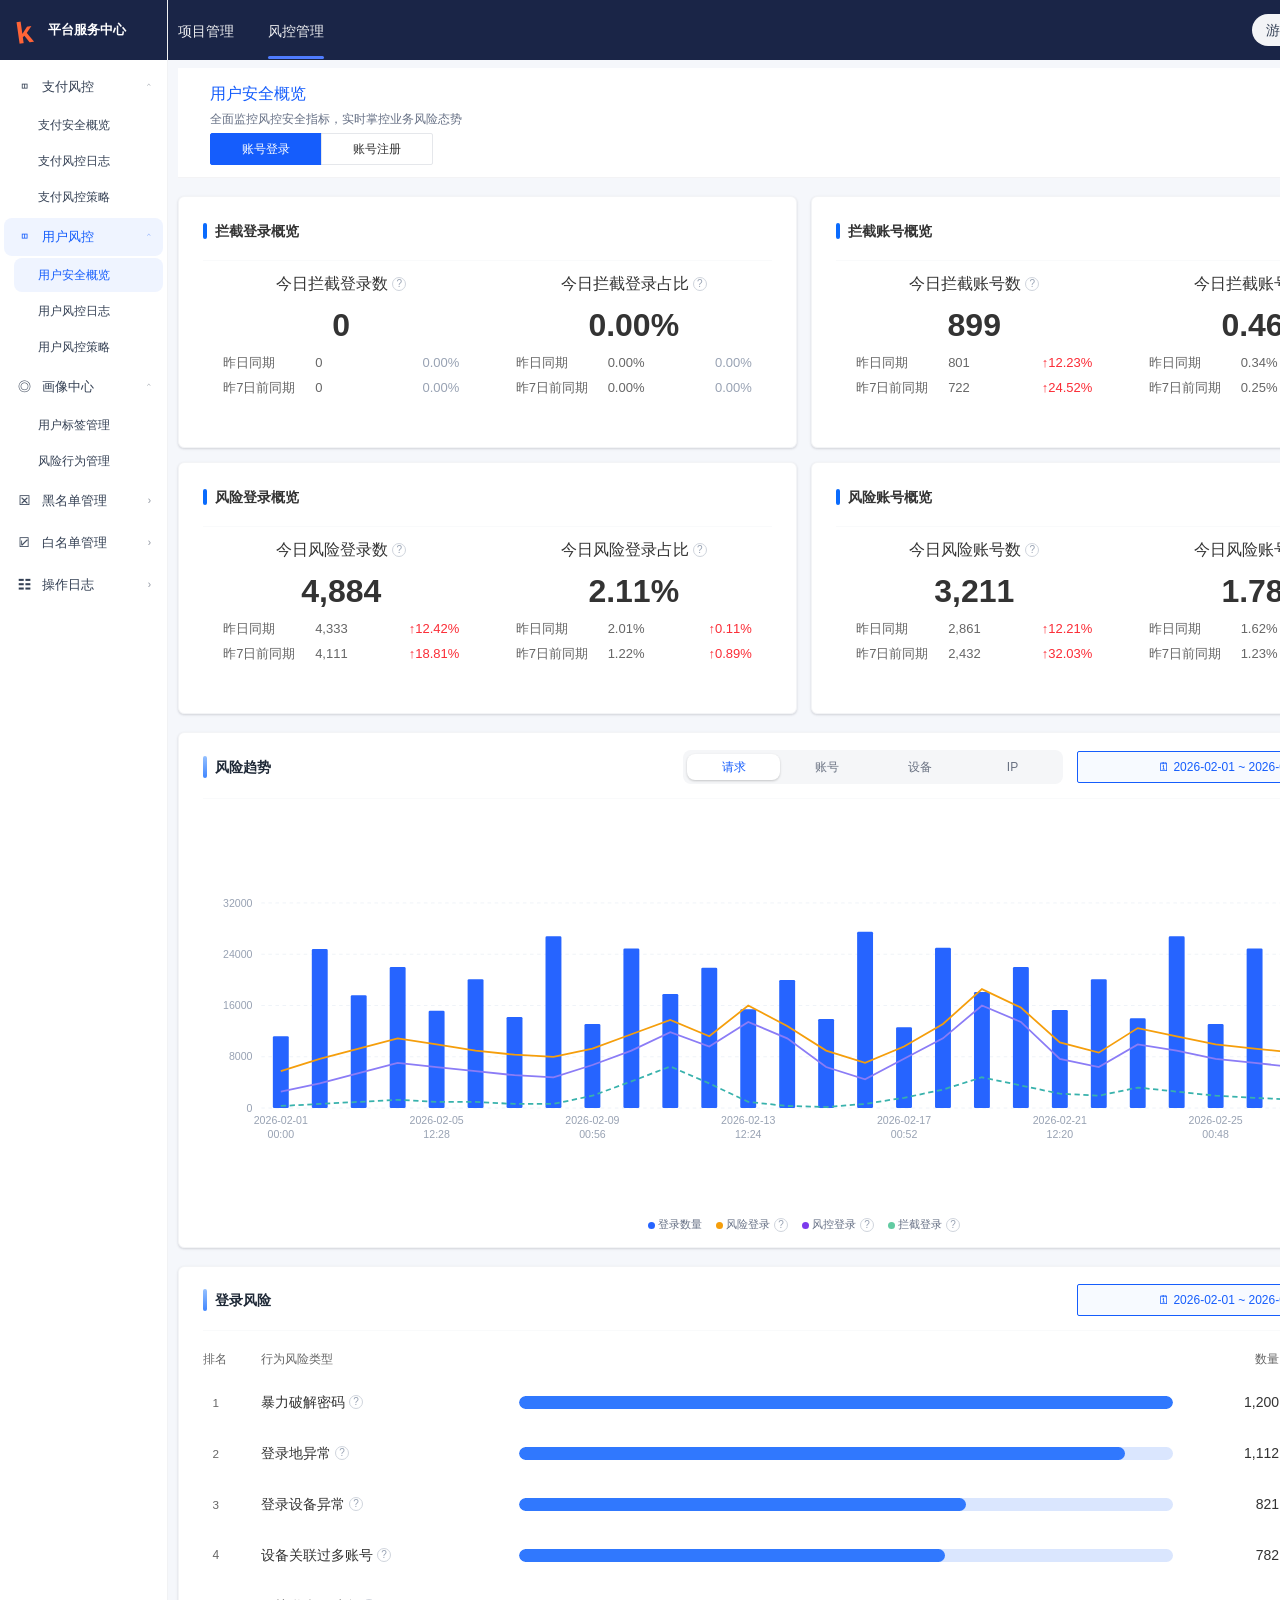
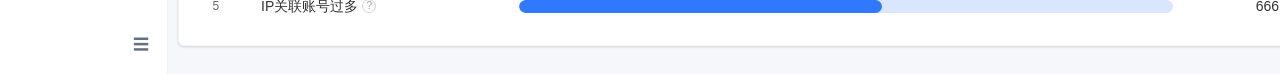
==== index.html @ 0d4726af "Add files via upload" ====
<!DOCTYPE html>
<html lang="zh-CN">
  <head>
    <meta charset="UTF-8" />
    <meta name="viewport" content="width=device-width, initial-scale=1.0" />
    <title>风控平台后台</title>
    <link rel="stylesheet" href="./styles.css" />
  </head>
  <body>
    <div class="app-shell">
      <aside class="sidebar">
        <div>
          <div class="brand">
            <div class="brand-mark">k</div>
            <div class="brand-text">平台服务中心</div>
          </div>
          <nav id="side-nav" class="side-nav"></nav>
        </div>
        <div class="sidebar-collapse">☰</div>
      </aside>

      <div class="main-shell">
        <header class="topbar">
          <div class="topbar-nav">
            <a href="#" class="top-link">项目管理</a>
            <a href="#" class="top-link active">风控管理</a>
          </div>
          <button class="platform-pill" type="button">
            <span>游客用户平台</span>
            <span>▾</span>
          </button>
        </header>

        <main class="content">
          <section id="hero-card" class="hero-card"></section>
          <div id="page-content" class="page-content"></div>
        </main>
      </div>
    </div>

    <div id="drawer-root"></div>

    <template id="condition-row-template">
      <div class="condition-item">
        <div class="condition-row">
          <div class="condition-type-wrap">
            <select class="chip-select condition-type"></select>
          </div>
          <div class="condition-separator">：</div>
          <div class="condition-fields"></div>
          <div class="condition-tools">
            <button type="button" class="tool-btn copy">复制</button>
            <button type="button" class="tool-btn delete">删除</button>
            <button type="button" class="tool-btn nested">添加嵌套规则</button>
            <button type="button" class="tool-btn append">添加规则</button>
          </div>
        </div>
        <div class="child-group"></div>
      </div>
    </template>

    <script src="./main.js"></script>
  </body>
</html>
---- styles.css ----
:root {
  --navy: #1a2547;
  --navy-strong: #131c38;
  --bg: #f5f7fb;
  --panel: #ffffff;
  --line: rgba(15, 23, 42, 0.1);
  --line-soft: #e9eef7;
  --text: #101828;
  --muted: #667085;
  --blue: #4f7cff;
  --blue-strong: #155dfc;
  --blue-soft: #eef4ff;
  --green: #16c47f;
  --green-soft: #ddfbef;
  --shadow: 0 18px 48px rgba(15, 23, 42, 0.12);
  --card-radius: 10px;
  --panel-radius: 16px;
  --font-family-base: Inter, "PingFang SC", "Microsoft YaHei", sans-serif;
  --font-page-title-size: 16px;
  --font-page-title-line-height: 24px;
  --font-page-title-weight: 500;
  --font-page-subtitle-size: 12px;
  --font-page-subtitle-line-height: 18px;
  --font-page-subtitle-weight: 400;
  --font-filter-label-size: 12px;
  --font-filter-label-line-height: 16px;
  --font-filter-label-weight: 500;
  --font-control-size: 14px;
  --font-control-line-height: 20px;
  --font-control-weight: 400;
  --font-button-size: 14px;
  --font-button-line-height: 20px;
  --font-button-weight: 500;
  --font-tab-size: 15px;
  --font-tab-line-height: 22px;
  --font-tab-weight: 400;
  --font-tab-weight-active: 500;
  --font-section-title-size: 14px;
  --font-section-title-line-height: 22px;
  --font-section-title-weight: 600;
  --font-table-head-size: 12px;
  --font-table-head-line-height: 20px;
  --font-table-head-weight: 600;
  --font-table-body-size: 12px;
  --font-table-body-line-height: 20px;
  --font-table-body-weight: 400;
  --font-card-title-size: 11px;
  --font-card-title-line-height: 18px;
  --font-card-title-weight: 600;
  --font-card-desc-size: 8px;
  --font-card-desc-line-height: 13px;
  --font-card-desc-weight: 400;
  --font-card-stat-label-size: 6px;
  --font-card-stat-label-line-height: 11px;
  --font-card-stat-value-size: 11px;
  --font-card-stat-value-line-height: 19px;
  --font-card-stat-value-weight: 600;
}

* {
  box-sizing: border-box;
}

body {
  margin: 0;
  min-width: 1440px;
  font-family: var(--font-family-base);
  color: var(--text);
  background: var(--bg);
}

button,
input,
textarea,
select {
  font: inherit;
}

button {
  cursor: pointer;
}

.app-shell {
  display: flex;
  min-height: 100vh;
}

.sidebar {
  width: 168px;
  min-width: 168px;
  background: #fff;
  border-right: 1px solid rgba(23, 35, 68, 0.06);
  display: flex;
  flex-direction: column;
  justify-content: space-between;
}

.brand {
  height: 60px;
  background: var(--navy);
  color: #fff;
  padding: 0 14px 0 10px;
  display: flex;
  align-items: center;
  gap: 10px;
}

.brand-mark {
  width: 28px;
  height: 28px;
  display: grid;
  place-items: center;
  color: #ff6437;
  font-size: 30px;
  font-weight: 700;
  transform: rotate(-8deg);
}

.brand-text {
  font-size: 13px;
  line-height: 20px;
  font-weight: 600;
}

.side-nav {
  padding: 8px 4px 0;
  display: grid;
  gap: 4px;
  align-content: start;
}

.nav-item,
.nav-subitem {
  width: 100%;
  border: 0;
  background: transparent;
  display: flex;
  align-items: center;
  gap: 10px;
  min-height: 38px;
  padding: 8px 12px;
  color: #344054;
  border-radius: 8px;
  text-align: left;
  white-space: nowrap;
}

.nav-item {
  font-size: 13px;
  line-height: 20px;
  font-weight: 500;
}

.nav-subitem {
  font-size: 12px;
  line-height: 18px;
  font-weight: 400;
  min-height: 32px;
  padding-left: 24px;
}

.nav-item.active,
.nav-subitem.active {
  background: #eff4ff;
  color: var(--blue-strong);
}

.nav-item-group {
  display: grid;
  gap: 2px;
}

.nav-subgroup {
  display: grid;
  gap: 2px;
  padding-left: 10px;
}

.nav-icon {
  width: 16px;
  flex: 0 0 16px;
  display: inline-flex;
  align-items: center;
  justify-content: center;
  color: inherit;
}

.nav-label {
  flex: 1;
}

.nav-arrow {
  opacity: 0.55;
  font-size: 10px;
}

.sidebar-collapse {
  padding: 18px;
  text-align: right;
  color: #667085;
}

.main-shell {
  flex: 1;
  min-width: 0;
}

.topbar {
  height: 60px;
  background: var(--navy);
  color: #fff;
  display: flex;
  align-items: center;
  justify-content: space-between;
  padding: 0 10px;
}

.topbar-nav {
  display: flex;
  gap: 34px;
}

.top-link {
  color: rgba(255, 255, 255, 0.92);
  text-decoration: none;
  font-size: 14px;
  line-height: 20px;
  font-weight: 500;
  padding: 20px 0 18px;
  position: relative;
}

.top-link.active::after {
  content: "";
  position: absolute;
  left: 0;
  right: 0;
  bottom: 0;
  height: 3px;
  border-radius: 999px;
  background: var(--blue);
}

.platform-pill {
  min-width: 178px;
  height: 32px;
  border: 0;
  border-radius: 999px;
  background: rgba(255, 255, 255, 0.95);
  color: #344054;
  display: inline-flex;
  align-items: center;
  justify-content: space-between;
  padding: 0 14px;
  font-size: 14px;
  line-height: 20px;
  font-weight: 500;
}

.content {
  padding: 0 10px 28px;
}

.hero-card,
.page-content {
  width: 100%;
  max-width: none;
  margin: 0;
}

.hero-card {
  background: #fff;
  padding: 14px 32px 16px;
  border-bottom: 1px solid rgba(23, 35, 68, 0.05);
}

.hero-card.hero-card-compact {
  padding: 14px 32px 12px;
}

.hero-card.hero-card-hidden {
  display: none;
}

.hero-card h1 {
  margin: 0;
  color: var(--blue-strong);
  font-size: var(--font-page-title-size);
  line-height: var(--font-page-title-line-height);
  font-weight: var(--font-page-title-weight);
}

.hero-card p {
  margin: 6px 0 0;
  font-size: var(--font-page-subtitle-size);
  line-height: var(--font-page-subtitle-line-height);
  font-weight: var(--font-page-subtitle-weight);
  color: var(--muted);
}

.page-content {
  display: grid;
  gap: 22px;
  padding-top: 12px;
}

.page-content.overview-page-content {
  gap: 18px;
  padding-top: 8px;
}

.admin-page-shell {
  width: 100%;
  margin: 0;
  display: grid;
  gap: 18px;
}

.admin-page-card {
  background: #fff;
  border: 1px solid rgba(15, 23, 42, 0.08);
  border-radius: 16px;
  box-shadow: 0 10px 30px rgba(15, 23, 42, 0.04);
}

.admin-filter-card {
  padding: 18px 22px 22px;
}

.admin-card-title {
  position: relative;
  margin: 0 0 18px;
  padding-left: 12px;
  font-size: 16px;
  line-height: 24px;
  font-weight: 700;
  color: #0f172a;
}

.admin-card-title::before {
  content: "";
  position: absolute;
  left: 0;
  top: 3px;
  width: 4px;
  height: 18px;
  border-radius: 999px;
  background: #2964ff;
}

.admin-filter-grid {
  display: grid;
  gap: 16px 14px;
}

.admin-filter-grid-three {
  grid-template-columns: repeat(3, minmax(0, 1fr));
}

.admin-filter-grid-log {
  grid-template-columns: 200px 200px minmax(0, 1fr);
}

.admin-filter-item {
  display: grid;
  gap: 8px;
}

.admin-filter-item label {
  font-size: var(--font-filter-label-size);
  line-height: var(--font-filter-label-line-height);
  font-weight: var(--font-filter-label-weight);
  color: #667085;
}

.admin-filter-item input,
.admin-filter-item select {
  width: 100%;
  height: 40px;
  padding: 0 12px;
  border: 1px solid #dbe1ea;
  border-radius: 10px;
  background: #fff;
  font-size: var(--font-control-size);
  line-height: var(--font-control-line-height);
  font-weight: var(--font-control-weight);
  color: #0f172a;
  outline: none;
}

.admin-filter-item input::placeholder {
  color: #98a2b3;
}

.admin-filter-item input:focus,
.admin-filter-item select:focus {
  border-color: #2964ff;
  box-shadow: 0 0 0 3px rgba(41, 100, 255, 0.12);
}

.admin-date-range {
  display: grid;
  grid-template-columns: minmax(0, 1fr) auto minmax(0, 1fr);
  gap: 10px;
  align-items: center;
}

.admin-date-range span {
  font-size: 14px;
  line-height: 20px;
  color: #667085;
  text-align: center;
}

.admin-filter-actions {
  display: flex;
  justify-content: flex-end;
  gap: 12px;
  margin-top: 16px;
}

.admin-table-card,
.admin-log-table-card {
  overflow: hidden;
}

.admin-table-toolbar {
  display: flex;
  align-items: center;
  justify-content: space-between;
  gap: 12px;
  padding: 18px 20px 10px;
}

.admin-table-wrap {
  overflow: auto;
}

.admin-table,
.admin-operation-table {
  width: 100%;
  border-collapse: collapse;
  table-layout: fixed;
}

.admin-table th,
.admin-table td,
.admin-operation-table th,
.admin-operation-table td {
  padding: 18px 20px;
  text-align: left;
  vertical-align: top;
  border-bottom: 1px solid #eef2f7;
}

.admin-table th,
.admin-operation-table th {
  background: #f8fafc;
  font-size: var(--font-table-head-size);
  line-height: var(--font-table-head-line-height);
  font-weight: var(--font-table-head-weight);
  color: #344054;
}

.admin-table td,
.admin-operation-table td {
  font-size: var(--font-table-body-size);
  line-height: var(--font-table-body-line-height);
  font-weight: var(--font-table-body-weight);
  color: #0f172a;
}

.admin-empty-state {
  min-height: 420px;
  padding: 32px 20px 40px;
  display: grid;
  place-items: center;
  gap: 12px;
  color: #98a2b3;
}

.admin-empty-icon {
  font-size: 42px;
  line-height: 1;
  color: #dbe4f0;
}

.admin-empty-text {
  font-size: 14px;
  line-height: 22px;
}

.admin-log-line {
  color: #344054;
  line-height: 22px;
}

.admin-log-line + .admin-log-line {
  margin-top: 2px;
}

.admin-operation-table th:nth-child(1),
.admin-operation-table td:nth-child(1) {
  width: 185px;
}

.admin-operation-table th:nth-child(2),
.admin-operation-table td:nth-child(2) {
  width: 255px;
}

.admin-operation-table th:nth-child(3),
.admin-operation-table td:nth-child(3) {
  width: 105px;
}

.admin-operation-table th:nth-child(4),
.admin-operation-table td:nth-child(4) {
  width: 110px;
}

.panel-section {
  background: #fff;
  border-radius: 0;
  padding: 20px 30px 28px;
}

.section-head {
  display: flex;
  align-items: center;
  justify-content: space-between;
  margin-bottom: 18px;
}

.section-title {
  display: flex;
  align-items: center;
  gap: 8px;
  color: #1f2937;
  font-size: var(--font-section-title-size);
  line-height: var(--font-section-title-line-height);
  font-weight: var(--font-section-title-weight);
}

.section-title::before {
  content: "";
  width: 4px;
  height: 22px;
  border-radius: 4px;
  background: linear-gradient(180deg, #96c1ff 0%, #4086ff 100%);
}

.primary-btn,
.secondary-btn,
.dark-btn,
.light-btn {
  height: 36px;
  border-radius: 10px;
  padding: 0 16px;
  display: inline-flex;
  align-items: center;
  justify-content: center;
  gap: 8px;
  font-size: var(--font-button-size);
  line-height: var(--font-button-line-height);
  font-weight: var(--font-button-weight);
}

.primary-btn {
  border: 0;
  background: linear-gradient(135deg, #5f8cff 0%, #4f7cff 100%);
  color: #fff;
  box-shadow: 0 12px 22px rgba(79, 124, 255, 0.18);
}

.secondary-btn,
.light-btn {
  border: 1px solid rgba(15, 23, 42, 0.1);
  background: #fff;
  color: #344054;
}

.dark-btn {
  border: 0;
  background: #101828;
  color: #fff;
}

.strategy-toolbar-panel {
  width: 100%;
  margin: 0;
  background: #fff;
  border-radius: 16px;
  border: 1px solid rgba(15, 23, 42, 0.08);
  box-shadow: 0 8px 20px rgba(15, 23, 42, 0.04);
}

.strategy-toolbar-panel {
  padding: 22px 24px;
}

.empty-panel {
  border: 1px dashed #d0d5dd;
  border-radius: 14px;
  background: #f8fafc;
  padding: 28px 30px;
  color: #667085;
  font-size: 14px;
  line-height: 22px;
  font-weight: 400;
}

.strategy-summary-grid {
  display: grid;
  grid-template-columns: repeat(4, minmax(0, 1fr));
  gap: 14px;
}

.strategy-summary-card {
  min-height: 108px;
  border-radius: 14px;
  background: linear-gradient(180deg, #f8faff 0%, #ffffff 100%);
  border: 1px solid #e8eefb;
  padding: 16px 18px;
  display: grid;
  gap: 6px;
}

.strategy-summary-card.warning {
  background: linear-gradient(180deg, #fffaf3 0%, #ffffff 100%);
  border-color: #fde6b5;
}

.strategy-summary-label {
  color: #667085;
  font-size: 12px;
}

.strategy-summary-card strong {
  font-size: 28px;
  line-height: 1.2;
}

.strategy-summary-card span:last-child {
  color: #98a2b3;
  font-size: 12px;
}

.strategy-filter-row {
  margin-top: 18px;
  display: grid;
  grid-template-columns: minmax(0, 1.7fr) 220px 320px auto;
  gap: 14px;
  align-items: end;
}

.strategy-page-filter-row {
  grid-template-columns: minmax(0, 1.55fr) 180px 360px auto;
}

.tag-filter-row {
  grid-template-columns: 220px minmax(0, 300px) auto;
}

.user-tag-page {
  width: 100%;
  margin: 0;
  display: grid;
  gap: 10px;
}

.user-tag-search-card {
  background: #fff;
  border: 1px solid #e5e7eb;
  border-radius: 10px;
  box-shadow: 0 1px 3px rgba(16, 24, 40, 0.1), 0 1px 2px rgba(16, 24, 40, 0.06);
  padding: 24px 25px;
}

.user-tag-search-row {
  display: flex;
  align-items: flex-end;
  justify-content: flex-start;
  gap: 20px;
  flex-wrap: wrap;
}

.user-tag-search-field {
  display: grid;
  gap: 8px;
}

.user-tag-search-field span {
  color: #6a7282;
  font-size: 12px;
  line-height: 16px;
  font-weight: 500;
}

.user-tag-search-field input {
  width: 488px;
  max-width: min(488px, 100%);
  height: 36px;
  border: 1px solid #e5e7eb;
  border-radius: 8px;
  background: #f3f3f5;
  padding: 0 12px;
  color: #344054;
  font-size: 14px;
}

.user-tag-search-actions {
  display: flex;
  align-items: center;
  gap: 16px;
}

.user-tag-panel {
  width: 100%;
  min-height: 688px;
  margin: 0;
  background: #fff;
  border-radius: 10px;
  border: 1px solid #eef2f6;
  padding: 20px 24px 24px;
}

.user-tag-tabs {
  display: flex;
  gap: 16px;
  align-items: center;
  height: 33px;
  padding: 0 4px 11px;
  border-bottom: 1px solid #d9d9d9;
}

.user-tag-tab {
  position: relative;
  border: 0;
  background: transparent;
  padding: 0;
  color: #333;
  font-size: var(--font-tab-size);
  line-height: var(--font-tab-line-height);
  font-weight: var(--font-tab-weight);
}

.user-tag-tab.active {
  color: #3b86f9;
  font-weight: var(--font-tab-weight-active);
}

.user-tag-tab.active::after {
  content: "";
  position: absolute;
  left: 0;
  bottom: -12px;
  width: 100%;
  height: 3px;
  border-radius: 999px;
  background: #3b86f9;
}

.user-tag-grid {
  display: grid;
  grid-template-columns: repeat(6, minmax(0, 1fr));
  gap: 16px;
  padding: 20px 0 0;
  justify-content: stretch;
  align-content: start;
}

.user-tag-card {
  width: 100%;
  min-height: 168px;
  background: #fff;
  border: 0.664px solid rgba(0, 0, 0, 0.1);
  border-radius: 9.303px;
  box-shadow: 0 1px 2px rgba(16, 24, 40, 0.04);
  padding: 18px 18px 14px;
  display: flex;
  flex-direction: column;
  justify-content: space-between;
  cursor: pointer;
  box-sizing: border-box;
}

.user-tag-card-top {
  display: flex;
  align-items: flex-start;
  justify-content: space-between;
  gap: 8px;
}

.user-tag-card-title {
  color: #101828;
  font-size: var(--font-card-title-size);
  line-height: var(--font-card-title-line-height);
  font-weight: var(--font-card-title-weight);
  max-width: calc(100% - 24px);
}

.user-tag-card-icon-btn {
  width: 16px;
  height: 16px;
  border: 0;
  background: transparent;
  color: #3b82f6;
  padding: 0;
  display: inline-flex;
  align-items: center;
  justify-content: center;
  flex: 0 0 auto;
}

.user-tag-card-icon-btn svg {
  width: 16px;
  height: 16px;
  display: block;
}

.user-tag-card-desc {
  margin: 7px 0 0;
  min-height: 30px;
  color: #999;
  font-size: var(--font-card-desc-size);
  line-height: var(--font-card-desc-line-height);
  font-weight: var(--font-card-desc-weight);
  display: -webkit-box;
  -webkit-line-clamp: 2;
  -webkit-box-orient: vertical;
  overflow: hidden;
  white-space: pre-line;
}

.user-tag-card-stats {
  width: 100%;
  min-height: 34px;
  margin-top: 10px;
  border: 8px solid #f8f8f8;
  border-radius: 8px;
  background: #fafafa;
  display: grid;
  grid-template-columns: minmax(0, 1fr) minmax(56px, auto);
  align-items: center;
  gap: 0;
}

.user-tag-card-stat + .user-tag-card-stat {
  padding-left: 12px;
}

.user-tag-card-stats .metric-label {
  color: #4a5565;
  font-size: var(--font-card-stat-label-size);
  line-height: var(--font-card-stat-label-line-height);
  white-space: nowrap;
}

.user-tag-card-stats .metric-value {
  margin-top: 0;
  color: #101828;
  font-size: var(--font-card-stat-value-size);
  line-height: var(--font-card-stat-value-line-height);
  font-weight: var(--font-card-stat-value-weight);
  white-space: nowrap;
}

.user-tag-card-stats .metric-value.small {
  font-size: 10px;
}

.behavior-filter-row {
  grid-template-columns: minmax(0, 1fr) auto;
}

.tag-module-panel {
  width: 100%;
  margin: 0;
  display: grid;
  gap: 16px;
  padding-top: 18px;
  border-radius: 14px;
}

.tag-module-tabs {
  padding-bottom: 12px;
  border-bottom: 1px solid #eef2f6;
}

.strategy-filter-field {
  display: grid;
  gap: 8px;
}

.strategy-filter-field span {
  color: #667085;
  font-size: 12px;
}

.strategy-filter-field input,
.strategy-filter-field select {
  height: 40px;
  border: 1px solid #e5e7eb;
  border-radius: 10px;
  background: #f9fafb;
  padding: 0 12px;
  color: #344054;
}

.strategy-tag-picker-field {
  position: relative;
}

.strategy-tag-trigger {
  width: 100%;
  height: 40px;
  border: 1px solid #e5e7eb;
  border-radius: 10px;
  background: #f9fafb;
  padding: 0 12px;
  color: #344054;
  display: flex;
  align-items: center;
  justify-content: space-between;
  text-align: left;
}

.strategy-filter-actions {
  display: flex;
  align-items: center;
  justify-content: flex-end;
  gap: 10px;
}

.strategy-status-field {
  min-width: 180px;
  max-width: 180px;
}

.strategy-tag-field {
  min-width: 360px;
  max-width: 360px;
}

.strategy-grid {
  display: grid;
  grid-template-columns: repeat(4, 264px);
  gap: 20px;
}

.tag-grid {
  display: grid;
  grid-template-columns: repeat(5, minmax(0, 1fr));
  gap: 12px;
}

.behavior-card-grid {
  grid-template-columns: repeat(4, minmax(0, 1fr));
}

.behavior-management-page {
  width: 100%;
  margin: 0;
  display: grid;
  gap: 10px;
}

.behavior-management-search-panel {
  background: #fff;
  border: 1px solid #e5e7eb;
  border-radius: 10px;
  box-shadow: 0 1px 3px rgba(16, 24, 40, 0.1), 0 1px 2px rgba(16, 24, 40, 0.06);
  padding: 24px 25px;
}

.behavior-management-search-row {
  display: flex;
  align-items: flex-end;
  justify-content: flex-start;
  gap: 18px;
  flex-wrap: wrap;
}

.behavior-management-search-field {
  display: grid;
  gap: 8px;
}

.behavior-management-search-field span {
  color: #6a7282;
  font-size: 12px;
  line-height: 16px;
  font-weight: 500;
}

.behavior-management-search-field input {
  width: 400px;
  max-width: min(400px, 100%);
  height: 36px;
  border: 1px solid #e5e7eb;
  border-radius: 8px;
  background: #f3f3f5;
  padding: 0 12px;
  color: #344054;
  font-size: 14px;
}

.behavior-management-search-actions {
  display: flex;
  align-items: center;
  gap: 16px;
}

.behavior-management-btn {
  min-width: 78px;
  height: 36px;
  border-radius: 8px;
  font-size: 14px;
}

.behavior-management-board {
  min-height: 650px;
  background: #fff;
  border: 1px solid #e5e7eb;
  border-radius: 10px;
  box-shadow: 0 1px 3px rgba(16, 24, 40, 0.1), 0 1px 2px rgba(16, 24, 40, 0.06);
  padding: 20px 24px 24px;
  overflow: hidden;
}

.behavior-management-tabs {
  display: flex;
  align-items: center;
  gap: 16px;
  height: 40px;
  border-bottom: 1px solid #d9d9d9;
}

.behavior-management-tab {
  position: relative;
  border: 0;
  background: transparent;
  padding: 0 0 16px;
  color: #333;
  font-size: var(--font-tab-size);
  line-height: var(--font-tab-line-height);
  font-weight: var(--font-tab-weight);
}

.behavior-management-tab.active {
  color: #3b86f9;
  font-weight: var(--font-tab-weight-active);
}

.behavior-management-tab.active::after {
  content: "";
  position: absolute;
  left: 0;
  right: 0;
  bottom: -1px;
  height: 3px;
  border-radius: 999px;
  background: #3b86f9;
}

.behavior-management-grid {
  display: grid;
  grid-template-columns: repeat(6, minmax(0, 1fr));
  gap: 16px;
  padding-top: 20px;
  align-content: start;
  justify-content: stretch;
}

.behavior-management-card {
  width: 100%;
  min-height: 181px;
  background: #fff;
  border: 0.664px solid rgba(0, 0, 0, 0.1);
  border-radius: 9.303px;
  box-shadow: 0 1px 2px rgba(16, 24, 40, 0.04);
  padding: 18px 18px 14px;
  display: flex;
  flex-direction: column;
  justify-content: space-between;
  cursor: pointer;
  box-sizing: border-box;
}

.behavior-management-card-body {
  display: grid;
  gap: 10px;
}

.behavior-management-card-head {
  display: flex;
  align-items: flex-start;
  justify-content: space-between;
  gap: 12px;
}

.behavior-management-card-title {
  margin: 0;
  color: #101828;
  font-size: var(--font-card-title-size);
  line-height: var(--font-card-title-line-height);
  font-weight: var(--font-card-title-weight);
  max-width: 100%;
}

.behavior-management-card-status {
  flex: 0 0 auto;
  display: inline-flex;
  align-items: center;
  gap: 4px;
  color: #999;
  font-size: 8px;
  line-height: 11px;
  white-space: nowrap;
}

.behavior-management-card-status-dot {
  width: 4px;
  height: 4px;
  border-radius: 50%;
  background: #33d79b;
}

.behavior-management-card-status.enabled {
  color: #12b76a;
}

.behavior-management-card-status.disabled {
  color: #98a2b3;
}

.behavior-management-card-status.disabled .behavior-management-card-status-dot {
  background: #d0d5dd;
}

.behavior-management-card-desc {
  margin: 0;
  min-height: 30px;
  max-height: 39px;
  color: #999;
  font-size: var(--font-card-desc-size);
  line-height: var(--font-card-desc-line-height);
  font-weight: var(--font-card-desc-weight);
  display: -webkit-box;
  -webkit-line-clamp: 2;
  -webkit-box-orient: vertical;
  overflow: hidden;
}

.behavior-management-card-stats {
  width: 100%;
  min-height: 34px;
  border: 8px solid #f8f8f8;
  border-radius: 8px;
  background: #fafafa;
  display: grid;
  grid-template-columns: minmax(0, 1fr) minmax(64px, auto);
  gap: 0;
  padding: 0 8px;
  align-items: center;
  align-self: flex-start;
}

.behavior-management-card-stat + .behavior-management-card-stat {
  padding-left: 12px;
}

.behavior-management-card-stat-label {
  color: #4a5565;
  font-size: var(--font-card-stat-label-size);
  line-height: var(--font-card-stat-label-line-height);
  white-space: nowrap;
}

.behavior-management-card-stat-value {
  margin-top: 0;
  color: #101828;
  font-size: var(--font-card-stat-value-size);
  line-height: var(--font-card-stat-value-line-height);
  font-weight: var(--font-card-stat-value-weight);
  white-space: nowrap;
}

.behavior-management-card-actions {
  display: flex;
  justify-content: flex-end;
  gap: 6px;
  margin-top: 6px;
}

.behavior-management-card-action {
  width: 25px;
  height: 21px;
  border: 1px solid rgba(0, 0, 0, 0.1);
  border-radius: 5px;
  background: #fff;
  color: #6b7280;
  display: inline-flex;
  align-items: center;
  justify-content: center;
  padding: 0;
}

.behavior-management-card-action svg {
  width: 11px;
  height: 11px;
  display: block;
}

.behavior-management-empty {
  margin-top: 24px;
}

.user-risk-workbench-page {
  display: grid;
  gap: 10px;
  padding: 0 0 20px;
}

.user-risk-editor-header {
  background: #fff;
  border-bottom: 1px solid #edf1f7;
  padding: 22px 24px 14px;
}

.user-risk-editor-header-main {
  display: grid;
  grid-template-columns: 1fr;
  gap: 18px;
}

.user-risk-editor-title-row {
  display: flex;
  align-items: flex-start;
  gap: 12px;
  flex-wrap: nowrap;
}

.user-risk-editor-title {
  margin: 0;
  color: #155dfc;
  font-size: 16px;
  line-height: 24px;
  font-weight: 600;
  flex: 0 0 auto;
}

.user-risk-editor-desc {
  margin: 0;
  color: #6a7282;
  font-size: 12px;
  line-height: 16px;
  padding-top: 6px;
  max-width: 1040px;
}

.user-risk-editor-toolbar {
  display: flex;
  align-items: center;
  justify-content: space-between;
  gap: 24px;
}

.user-risk-entry-segment {
  gap: 0;
  padding-top: 0;
}

.user-risk-workbench-add-btn {
  min-width: 136px;
  height: 32px;
  border-radius: 4px;
  font-size: 14px;
  margin-left: auto;
}

.user-risk-workbench-shell {
  background: #fff;
  border: 1px solid #edf1f7;
  border-radius: 0;
  padding: 18px 28px 16px;
}

.user-risk-workbench-entry-tabs {
  display: flex;
  align-items: center;
  gap: 0;
}

.user-risk-workbench-entry-tab {
  min-width: 112px;
  height: 32px;
  border: 1px solid #eeeeee;
  border-radius: 0;
  background: #fff;
  color: #333;
  font-size: 12px;
  line-height: 16px;
  margin-left: -1px;
}

.user-risk-workbench-entry-tab.active {
  border-color: #3b86f9;
  background: #3b86f9;
  color: #fff;
}

.user-risk-workbench-entry-tab:first-child {
  margin-left: 0;
  border-radius: 2px 0 0 2px;
}

.user-risk-workbench-entry-tab:last-child {
  border-radius: 0 2px 2px 0;
}

.user-risk-workbench-strategy-tabs {
  display: flex;
  align-items: center;
  gap: 20px;
  min-height: 42px;
  border-bottom: 1px solid #e7e7e7;
}

.user-risk-workbench-strategy-tab {
  position: relative;
  border: 0;
  background: transparent;
  padding: 0 0 12px;
  color: #333;
  font-size: 14px;
  line-height: 20px;
}

.user-risk-workbench-strategy-tab.active {
  color: #3b86f9;
  font-weight: 500;
}

.user-risk-workbench-strategy-tab.active::after {
  content: "";
  position: absolute;
  left: 0;
  right: 0;
  bottom: -1px;
  height: 2px;
  background: #3b86f9;
}

.user-risk-workbench-panel {
  display: grid;
  gap: 18px;
  padding-top: 16px;
}

.user-risk-score-block {
  border: 1px solid #e7e7e7;
  border-radius: 12px;
  background: #fff;
  padding: 14px 16px;
}

.user-risk-workbench-card-head {
  display: flex;
  align-items: center;
  justify-content: space-between;
  gap: 16px;
  margin-bottom: 12px;
}

.user-risk-workbench-card-head.simple {
  margin-bottom: 12px;
}

.user-risk-workbench-card-title {
  position: relative;
  display: flex;
  align-items: center;
  min-height: 20px;
  color: #101828;
  font-size: 14px;
  line-height: 20px;
  font-weight: 600;
}

.user-risk-workbench-card-title::before {
  content: "";
  position: absolute;
  left: -10px;
  top: 50%;
  width: 4px;
  height: 16px;
  transform: translateY(-50%);
  border-radius: 999px;
  background: #155dfc;
}

.user-risk-editor-section-title-wrap {
  display: grid;
  gap: 4px;
  position: relative;
  padding-left: 10px;
}

.user-risk-editor-group {
  padding: 0;
  background: transparent;
  border: 0;
}

.user-risk-editor-action-card {
  padding-bottom: 0;
}

.user-risk-editor-section-head {
  position: relative;
  min-height: 24px;
  align-items: center;
}

.user-risk-workbench-card-subtitle {
  margin-top: 2px;
  color: #98a2b3;
  font-size: 11px;
  line-height: 16px;
}

.user-risk-workbench-head-actions {
  display: flex;
  gap: 10px;
}

.user-risk-workbench-save-btn {
  min-width: 72px;
  height: 32px;
}

.user-risk-workbench-form-row {
  display: grid;
  grid-template-columns: 140px minmax(0, 1fr);
  gap: 16px;
  margin-bottom: 0;
}

.user-risk-workbench-form-row.single {
  grid-template-columns: 1fr;
}

.user-risk-workbench-field {
  display: grid;
  gap: 8px;
}

.user-risk-workbench-field > span,
.user-risk-field-label-row > span:first-child {
  color: #4a5565;
  font-size: 12px;
  line-height: 16px;
  font-weight: 500;
}

.user-risk-field-label-row {
  display: flex;
  align-items: center;
  gap: 8px;
  flex-wrap: wrap;
}

.user-risk-field-label-tip {
  color: #999999;
  font-size: 10px;
  line-height: 14px;
  font-weight: 400;
}

.user-risk-workbench-field input,
.user-risk-workbench-field select,
.user-risk-workbench-field textarea {
  width: 100%;
  height: 36px;
  border: 1px solid transparent;
  border-radius: 8px;
  background: #f3f3f5;
  padding: 0 13px;
  color: #0a0a0a;
  font-size: 14px;
}

.user-risk-multi-select-trigger {
  width: 100%;
  height: 36px;
  border: 1px solid transparent;
  border-radius: 8px;
  background: #f3f3f5;
  padding: 0 13px;
  color: #0a0a0a;
  font-size: 14px;
  display: flex;
  align-items: center;
  justify-content: space-between;
  text-align: left;
}

.user-risk-multi-select-caret {
  color: #98a2b3;
  font-size: 12px;
  line-height: 1;
}

.user-risk-workbench-switch-field {
  align-content: start;
}

.user-risk-editor-basic-list {
  display: grid;
  gap: 12px;
}

.user-risk-editor-page-actions {
  display: flex;
  justify-content: flex-end;
  gap: 12px;
}

.user-risk-editor-page-action {
  min-width: 110px;
  height: 32px;
  border-radius: 4px;
  font-size: 14px;
}

.user-risk-editor-page-action-secondary {
  border-color: #3b86f9;
  color: #3b86f9;
  background: #fff;
}

.user-risk-editor-page-actions-inline {
  align-items: center;
  margin-left: auto;
}

.user-risk-switch-row {
  justify-items: start;
}

.user-risk-b-page.is-readonly .user-risk-workbench-field input[readonly] {
  background: #f7f8fa;
  color: #666666;
  cursor: default;
}

.user-risk-b-page.is-readonly .user-risk-multi-select-trigger:disabled,
.user-risk-b-page.is-readonly .switch:disabled {
  cursor: not-allowed;
  opacity: 0.65;
}

.user-risk-workbench-behavior-select-line {
  display: flex;
  align-items: center;
  justify-content: flex-start;
  margin-bottom: 10px;
}

.user-risk-editor-behavior-row {
  display: flex;
  align-items: center;
  gap: 8px;
  margin-bottom: 8px;
}

.user-risk-editor-behavior-label {
  color: #4a5565;
  font-size: 12px;
  line-height: 16px;
  font-weight: 500;
}

.user-risk-editor-behavior-tip {
  color: #999999;
  font-size: 10px;
  line-height: 14px;
}

.user-risk-workbench-behavior-selected {
  display: inline-flex;
  align-items: center;
  width: calc(100% - 28px);
  height: 36px;
  border-radius: 8px;
  background: #f3f3f5;
  padding: 0 13px;
  color: #0a0a0a;
  font-size: 14px;
  line-height: 20px;
  font-weight: 500;
}

.user-risk-workbench-behavior-selected-caret {
  flex: 0 0 auto;
  width: 16px;
  color: rgba(15, 23, 42, 0.5);
  font-size: 14px;
  line-height: 1;
  text-align: center;
}

.user-risk-workbench-behavior-grid {
  display: grid;
  grid-template-columns: repeat(2, minmax(0, 1fr));
  gap: 8px 7px;
}

.user-risk-behavior-picker-card {
  min-height: 83px;
  border: 1px solid #e5e7eb;
  border-radius: 9px;
  background: #f8fafc;
  padding: 15px 15px 14px;
}

.user-risk-behavior-picker-main {
  display: grid;
  gap: 10px;
}

.user-risk-behavior-picker-name-row {
  display: flex;
  align-items: center;
  justify-content: space-between;
  gap: 12px;
  min-height: 21px;
}

.user-risk-behavior-picker-copy {
  display: grid;
  gap: 0;
}

.user-risk-behavior-picker-name {
  color: #101828;
  font-size: 12px;
  line-height: 18px;
  font-weight: 500;
}

.user-risk-behavior-picker-edit {
  width: 20px;
  height: 20px;
  border: 0;
  background: transparent;
  color: #9ca3af;
  font-size: 13px;
  padding: 0;
}

.user-risk-behavior-picker-config-row {
  display: grid;
  gap: 6px;
  padding-top: 1px;
}

.user-risk-behavior-picker-config-label {
  display: inline-flex;
  align-items: center;
  align-self: flex-start;
  height: 18px;
  padding: 2px 7px;
  border-radius: 4px;
  background: #f3f4f6;
  color: #6a7282;
  font-size: 10px;
  line-height: 14px;
}

.user-risk-behavior-picker-slider-row {
  display: grid;
  grid-template-columns: minmax(0, 1fr) auto;
  align-items: center;
  gap: 8px;
}

.user-risk-behavior-picker-slider-input {
  width: 100%;
  height: 18px;
  margin: 0;
  appearance: none;
  background: transparent;
  cursor: pointer;
}

.user-risk-behavior-picker-slider-input::-webkit-slider-runnable-track {
  height: 4px;
  border-radius: 999px;
  background: linear-gradient(90deg, #3b82f6 0 var(--slider-progress), #dbeafe var(--slider-progress) 100%);
}

.user-risk-behavior-picker-slider-input::-webkit-slider-thumb {
  -webkit-appearance: none;
  width: 10px;
  height: 10px;
  margin-top: -3px;
  border: 2px solid #1677ff;
  border-radius: 50%;
  background: #ffffff;
  box-shadow: 0 0 0 1px rgba(22, 119, 255, 0.08);
}

.user-risk-behavior-picker-slider-input::-moz-range-track {
  height: 4px;
  border: 0;
  border-radius: 999px;
  background: #dbeafe;
}

.user-risk-behavior-picker-slider-input::-moz-range-progress {
  height: 4px;
  border-radius: 999px;
  background: #3b82f6;
}

.user-risk-behavior-picker-slider-input::-moz-range-thumb {
  width: 10px;
  height: 10px;
  border: 2px solid #1677ff;
  border-radius: 50%;
  background: #ffffff;
  box-shadow: 0 0 0 1px rgba(22, 119, 255, 0.08);
}

.user-risk-behavior-picker-slider-value {
  min-width: 30px;
  color: #155dfc;
  font-size: 12px;
  line-height: 18px;
  font-weight: 500;
  text-align: right;
}

.user-risk-workbench-score-notice {
  margin-top: 12px;
  min-height: 56px;
  display: flex;
  align-items: flex-start;
  gap: 12px;
  border: 4px solid #f9fafc;
  border-radius: 2px;
  background: #eff6ff;
  padding: 16px 12px;
  color: #1677ff;
  font-size: 12px;
  line-height: 18px;
  font-weight: 500;
}

.user-risk-workbench-score-notice-icon {
  flex: 0 0 auto;
  color: #1677ff;
  font-size: 16px;
  line-height: 1;
}

.user-risk-workbench-score-notice-text {
  color: #1677ff;
}

.user-risk-workbench-block-list {
  display: grid;
  gap: 12px;
  padding-top: 4px;
}

.user-risk-score-block {
  border: 1px solid rgba(0, 0, 0, 0.1);
  border-radius: 14px;
  background: #fff;
  padding: 18px 16px 16px;
}

.user-risk-score-block-head {
  display: flex;
  align-items: flex-start;
  justify-content: space-between;
  gap: 16px;
}

.user-risk-score-block-meta {
  display: grid;
  gap: 12px;
}

.user-risk-score-block-caption {
  color: #4a5565;
  font-size: 12px;
  line-height: 18px;
  font-weight: 500;
}

.user-risk-score-block-range {
  display: flex;
  align-items: center;
  gap: 8px;
  color: #4b5565;
  font-size: 14px;
  line-height: 20px;
  font-weight: 600;
}

.user-risk-score-block-start,
.user-risk-score-block-end {
  color: #4b5565;
}

.user-risk-score-block-bound-control {
  display: inline-flex;
  align-items: center;
}

.user-risk-score-block-bound-control input {
  min-width: 72px;
  height: 42px;
  border: 0;
  border-radius: 8px;
  background: #f3f3f5;
  padding: 0 16px;
  color: #111827;
  font-size: 14px;
  line-height: 20px;
  font-weight: 500;
  text-align: center;
}

.user-risk-score-block-separator {
  color: #4b5565;
}

.user-risk-score-block-tools {
  display: flex;
  gap: 10px;
  padding-top: 2px;
}

.user-risk-score-block-tool {
  display: inline-flex;
  align-items: center;
  justify-content: center;
  width: 24px;
  height: 24px;
  border: 0;
  background: transparent;
  color: #9aa1ab;
  font-size: 24px;
  line-height: 1;
  padding: 0;
}

.user-risk-score-block-tool.remove {
  font-size: 16px;
}

.user-risk-score-block-label {
  margin-top: 14px;
  color: #4a5565;
  font-size: 12px;
  line-height: 18px;
  font-weight: 500;
}

.user-risk-score-block-actions {
  display: grid;
  grid-template-columns: repeat(7, minmax(0, 1fr));
  gap: 0;
  margin-top: 8px;
  padding: 3px;
  border-radius: 18px;
  background: #f3f3f5;
}

.user-risk-action-chip {
  min-width: 0;
  height: 40px;
  border: 0;
  border-radius: 14px;
  background: transparent;
  color: #4b5565;
  font-size: 14px;
  line-height: 20px;
  font-weight: 600;
  padding: 0 12px;
}

.user-risk-action-chip.active {
  background: #ffffff;
  color: #246bff;
  font-weight: 600;
  box-shadow: 0 1px 3px rgba(15, 23, 42, 0.14), inset 0 0 0 1px rgba(36, 107, 255, 0.12);
}

.user-risk-score-block-rule-head {
  display: flex;
  align-items: center;
  justify-content: flex-start;
  gap: 10px;
  margin-top: 12px;
  margin-bottom: 8px;
  flex-wrap: wrap;
}

.user-risk-score-block-rule-head > span:first-child {
  color: #4a5565;
  font-size: 12px;
  line-height: 18px;
  font-weight: 500;
}

.user-risk-score-block-rule-tip {
  color: #a0a7b4;
  font-size: 11px;
  line-height: 16px;
}

.user-risk-score-block-rules {
  display: grid;
  gap: 10px;
}

.user-risk-tag-rule-row {
  display: grid;
  grid-template-columns: 106px 84px 206px auto 1fr 108px;
  gap: 8px;
  align-items: center;
}

.user-risk-tag-rule-row select {
  height: 40px;
  border: 0;
  border-radius: 8px;
  background: #f3f3f5;
  padding: 0 14px;
  color: #0a0a0a;
  font-size: 14px;
  appearance: none;
  background-image:
    linear-gradient(45deg, transparent 50%, #a0a7b4 50%),
    linear-gradient(135deg, #a0a7b4 50%, transparent 50%);
  background-position:
    calc(100% - 20px) calc(50% - 3px),
    calc(100% - 14px) calc(50% - 3px);
  background-size: 6px 6px, 6px 6px;
  background-repeat: no-repeat;
}

.user-risk-tag-rule-text {
  color: #0a0a0a;
  font-size: 14px;
  font-weight: 500;
}

.user-risk-tag-rule-delete {
  height: 40px;
  border: 0;
  border-radius: 8px;
  background: #edf3ff;
  color: #4a7cff;
  font-size: 14px;
  font-weight: 500;
}

.user-risk-score-block-add-rule {
  width: 100%;
  height: 38px;
  margin-top: 10px;
  border: 1px solid #0a6bfd;
  border-radius: 4px;
  background: #fff;
  color: #246bff;
  font-size: 14px;
  font-weight: 600;
}

.user-risk-b-page .user-risk-editor-panel {
  gap: 20px;
}

.user-risk-b-page .user-risk-workbench-shell {
  min-height: calc(100vh - 160px);
}

.user-risk-b-behavior-group {
  padding-bottom: 2px;
}

.user-risk-b-selected-row {
  margin-bottom: 12px;
}

.user-risk-b-formula-notice {
  margin-top: 0;
  min-height: 48px;
  padding: 12px;
  border-width: 1px;
}

.user-risk-b-table-wrap {
  border: 1px solid rgba(0, 0, 0, 0.06);
  overflow: hidden;
  background: #fff;
}

.user-risk-b-table {
  width: 100%;
  border-collapse: collapse;
  table-layout: fixed;
}

.user-risk-b-table th,
.user-risk-b-table td {
  padding: 0 12px;
  height: 40px;
  border-bottom: 1px solid rgba(0, 0, 0, 0.06);
  text-align: left;
  vertical-align: middle;
  font-size: 12px;
  line-height: 20px;
  color: rgba(0, 0, 0, 0.85);
}

.user-risk-b-table th {
  background: #fafafa;
  font-weight: 500;
  white-space: nowrap;
}

.user-risk-b-table tbody tr:last-child td {
  border-bottom: 0;
}

.user-risk-b-table th:nth-child(1),
.user-risk-b-table td:nth-child(1) {
  width: 90px;
}

.user-risk-b-table th:nth-child(2),
.user-risk-b-table td:nth-child(2) {
  width: 120px;
}

.user-risk-b-table th:nth-child(3),
.user-risk-b-table td:nth-child(3) {
  width: 120px;
}

.user-risk-b-table th:nth-child(4),
.user-risk-b-table td:nth-child(4) {
  width: 220px;
}

.user-risk-b-max-input,
.user-risk-b-action-select {
  width: 90px;
  height: 30px;
  border: 1px solid #eeeeee;
  border-radius: 4px;
  background: #fff;
  padding: 0 12px;
  color: #333333;
  font-size: 14px;
  line-height: 20px;
}

.user-risk-b-max-input {
  text-align: center;
}

.user-risk-b-max-value {
  display: inline-flex;
  align-items: center;
  justify-content: center;
  min-width: 90px;
  height: 30px;
  padding: 0 12px;
  border-radius: 4px;
  background: #fff;
  color: #333333;
  font-size: 14px;
  line-height: 20px;
}

.user-risk-b-action-display {
  display: inline-flex;
  align-items: center;
  justify-content: center;
  min-width: 90px;
  height: 30px;
  padding: 0 12px;
  border-radius: 4px;
  background: #fff;
  color: #333333;
  font-size: 14px;
  line-height: 20px;
}

.user-risk-b-operation-links {
  display: inline-flex;
  align-items: center;
  gap: 24px;
  white-space: nowrap;
}

.user-risk-b-operation-link {
  border: 0;
  background: transparent;
  padding: 0;
  color: #0a6bfd;
  font-size: 12px;
  line-height: 18px;
}

.user-risk-b-operation-link.disabled,
.user-risk-b-operation-link:disabled {
  color: #999999;
  cursor: default;
  pointer-events: none;
}

.user-risk-b-modal {
  width: min(727px, calc(100vw - 32px));
  max-height: calc(100vh - 48px);
  overflow: hidden;
  border-radius: 4px;
  background: #ffffff;
  box-shadow: 0 18px 40px rgba(15, 23, 42, 0.16);
}

.user-risk-b-modal-head {
  display: flex;
  align-items: center;
  justify-content: space-between;
  height: 60px;
  padding: 0 20px 0 24px;
  border-bottom: 1px solid #eeeeee;
}

.user-risk-b-modal-title {
  margin: 0;
  color: #333333;
  font-size: 18px;
  line-height: 26px;
  font-weight: 500;
}

.user-risk-b-modal-close {
  width: 28px;
  height: 28px;
  border: 0;
  background: transparent;
  color: #9ca3af;
  font-size: 20px;
  line-height: 28px;
}

.user-risk-b-modal-body {
  padding: 18px 18px 0;
  overflow: auto;
  max-height: calc(100vh - 180px);
}

.user-risk-b-modal-notice {
  display: flex;
  align-items: flex-start;
  gap: 10px;
  padding: 10px 12px;
  border: 1px solid #e4efff;
  background: #eef5ff;
  color: #1677ff;
}

.user-risk-b-modal-notice-icon {
  flex: 0 0 auto;
  margin-top: 1px;
  font-size: 14px;
  line-height: 20px;
}

.user-risk-b-modal-notice-copy {
  display: grid;
  gap: 2px;
}

.user-risk-b-modal-notice-title {
  margin-bottom: 0;
  font-size: 12px;
  line-height: 16px;
  font-weight: 600;
}

.user-risk-b-modal-notice p {
  margin: 0;
  font-size: 10px;
  line-height: 14px;
}

.user-risk-b-modal-section {
  margin-top: 14px;
}

.user-risk-b-modal-sub,
.user-risk-b-modal-rule-head > span:first-child {
  color: #4a5565;
  font-size: 12px;
  line-height: 16px;
  font-weight: 500;
}

.user-risk-b-modal-section > .user-risk-b-modal-sub:first-child {
  margin-top: 0;
}

.user-risk-b-modal-sub {
  margin-top: 10px;
}

.user-risk-b-modal-boundary-row {
  display: flex;
  align-items: center;
  gap: 12px;
  margin-top: 8px;
}

.user-risk-b-modal-boundary-value,
.user-risk-b-modal-boundary-input {
  display: inline-flex;
  align-items: center;
  justify-content: center;
  min-width: 96px;
  height: 32px;
  padding: 0 12px;
  border-radius: 4px;
  background: #fff;
  color: #333333;
  font-size: 14px;
  line-height: 20px;
}

.user-risk-b-modal-boundary-input {
  border: 1px solid #eeeeee;
  text-align: center;
}

.user-risk-b-modal-boundary-value {
  border: 1px solid #eeeeee;
}

.user-risk-b-modal-boundary-symbol {
  color: #4b5565;
  font-size: 14px;
  line-height: 20px;
  font-weight: 500;
}

.user-risk-b-modal-actions {
  display: grid;
  grid-template-columns: repeat(6, minmax(0, 1fr));
  gap: 0;
  margin-top: 8px;
  padding: 2px;
  border-radius: 6px;
  background: #f3f3f5;
}

.user-risk-b-modal-action-chip {
  height: 28px;
  border: 0;
  border-radius: 5px;
  background: transparent;
  color: #4b5565;
  font-size: 12px;
  line-height: 20px;
  font-weight: 500;
}

.user-risk-b-modal-action-chip.active {
  background: #ffffff;
  color: #155dfc;
  box-shadow: 0 1px 2px rgba(15, 23, 42, 0.08);
}

.user-risk-b-modal-rule-head {
  display: flex;
  align-items: center;
  gap: 6px;
  flex-wrap: wrap;
}

.user-risk-b-modal-rule-tip {
  color: #999999;
  font-size: 10px;
  line-height: 14px;
  font-weight: 400;
}

.user-risk-b-modal-rule-list {
  display: grid;
  gap: 8px;
  margin-top: 8px;
}

.user-risk-b-modal-rule-row {
  display: grid;
  grid-template-columns: 64px 64px 132px auto 124px 70px;
  gap: 8px;
  align-items: center;
}

.user-risk-b-modal-rule-select {
  width: 100%;
  height: 36px;
  border: 1px solid transparent;
  border-radius: 8px;
  background: #f3f3f5;
  padding: 0 12px;
  color: #0a0a0a;
  font-size: 14px;
}

.user-risk-b-modal-rule-select.action {
  min-width: 0;
}

.user-risk-b-modal-rule-text {
  color: #0a0a0a;
  font-size: 14px;
  line-height: 20px;
  font-weight: 500;
  white-space: nowrap;
}

.user-risk-b-modal-remove {
  height: 36px;
  border: 0;
  border-radius: 4px;
  background: #eff6ff;
  color: #246bff;
  font-size: 12px;
  line-height: 18px;
}

.user-risk-b-modal-add-rule {
  width: 100%;
  height: 36px;
  margin-top: 8px;
  border: 1px dashed #0a6bfd;
  border-radius: 4px;
  background: #f8fbff;
  color: #0a6bfd;
  font-size: 14px;
  line-height: 20px;
  font-weight: 500;
}

.user-risk-b-modal-footer {
  display: flex;
  justify-content: center;
  gap: 12px;
  padding: 18px 0 20px;
}

.user-risk-b-modal-btn {
  min-width: 42px;
  height: 22px;
  border-radius: 4px;
  font-size: 12px;
  line-height: 20px;
}

.user-risk-c-page .user-risk-workbench-shell {
  min-height: calc(100vh - 160px);
}

.user-risk-c-panel {
  gap: 14px;
}

.user-risk-c-topbar {
  display: flex;
  align-items: center;
  justify-content: space-between;
  gap: 16px;
  padding: 12px 0 16px;
  border-bottom: 1px solid #eef2f6;
}

.user-risk-c-inline-form {
  display: flex;
  align-items: center;
  gap: 20px;
  flex-wrap: wrap;
}

.user-risk-c-inline-field {
  display: inline-flex;
  align-items: center;
  gap: 8px;
  min-width: 0;
}

.user-risk-c-inline-field > span {
  color: #64748b;
  font-size: 13px;
  line-height: 20px;
  white-space: nowrap;
}

.user-risk-c-status-copy {
  display: inline-flex;
  align-items: center;
  gap: 4px;
}

.user-risk-c-inline-field input {
  height: 34px;
  min-width: 320px;
  padding: 0 12px;
  border: 1px solid #e2e8f0;
  border-radius: 4px;
  background: #ffffff;
  color: #333333;
  font-size: 13px;
  line-height: 20px;
}

.user-risk-c-inline-field.compact {
  gap: 10px;
}

.user-risk-c-switch-row {
  display: inline-flex;
  align-items: center;
  gap: 8px;
}

.user-risk-c-status-help {
  position: relative;
  display: inline-flex;
  align-items: center;
  justify-content: center;
  width: 16px;
  height: 16px;
  border-radius: 999px;
  background: #e8f0ff;
  color: #2563eb;
  font-size: 11px;
  line-height: 1;
  cursor: help;
}

.user-risk-c-status-tooltip {
  position: absolute;
  left: 50%;
  bottom: calc(100% + 8px);
  z-index: 20;
  display: none;
  min-width: 280px;
  max-width: 320px;
  padding: 8px 12px;
  border-radius: 4px;
  background: rgba(15, 23, 42, 0.88);
  color: #fff;
  font-size: 12px;
  line-height: 18px;
  text-align: left;
  transform: translateX(-50%);
  box-shadow: 0 10px 24px rgba(15, 23, 42, 0.18);
}

.user-risk-c-status-help:hover .user-risk-c-status-tooltip {
  display: block;
}

.user-risk-c-switch-text {
  color: #22c55e;
  font-size: 13px;
  line-height: 20px;
}

.user-risk-c-topbar-actions {
  display: inline-flex;
  align-items: center;
  gap: 12px;
}

.user-risk-c-page.is-readonly .user-risk-c-inline-field input[readonly] {
  color: #475569;
  background: #f8fafc;
}

.user-risk-c-page.is-readonly .switch:disabled,
.user-risk-c-page.is-readonly .user-risk-c-action-card:disabled,
.user-risk-c-page.is-readonly .user-risk-c-axis-node:disabled,
.user-risk-c-page.is-readonly .user-risk-c-extra-action input:disabled {
  cursor: not-allowed;
}

.user-risk-c-page.is-readonly .switch:disabled {
  opacity: 0.7;
}

.user-risk-c-section-card {
  border: 1px solid rgba(15, 23, 42, 0.06);
  border-radius: 10px;
  background: #ffffff;
  padding: 14px 16px 12px;
}

.user-risk-c-section-head {
  display: inline-flex;
  align-items: flex-start;
  gap: 10px;
}

.user-risk-c-section-index {
  display: inline-flex;
  align-items: center;
  justify-content: center;
  width: 18px;
  height: 18px;
  border-radius: 50%;
  background: #3b82f6;
  color: #ffffff;
  font-size: 12px;
  line-height: 18px;
  font-weight: 600;
}

.user-risk-c-section-copy {
  display: grid;
  gap: 2px;
}

.user-risk-c-section-title {
  color: #334155;
  font-size: 14px;
  line-height: 20px;
  font-weight: 600;
}

.user-risk-c-section-tip {
  color: #94a3b8;
  font-size: 12px;
  line-height: 18px;
}

.user-risk-c-table-toolbar {
  display: flex;
  align-items: center;
  justify-content: flex-end;
  gap: 16px;
  margin-top: 12px;
}

.user-risk-c-search {
  display: inline-flex;
  align-items: center;
  gap: 8px;
  width: 240px;
  height: 32px;
  padding: 0 10px;
  border: 1px solid #e5e7eb;
  border-radius: 4px;
  background: #ffffff;
}

.user-risk-c-search.modal {
  width: 280px;
}

.user-risk-c-search input {
  width: 100%;
  border: 0;
  outline: none;
  background: transparent;
  color: #333333;
  font-size: 12px;
}

.user-risk-c-search-icon {
  color: #94a3b8;
  font-size: 12px;
}

.user-risk-c-score-panel {
  display: inline-flex;
  align-items: center;
  margin-left: auto;
}

.user-risk-c-help-anchor {
  position: relative;
}

.user-risk-c-score-summary {
  display: flex;
  align-items: center;
}

.user-risk-c-score-label {
  color: #2563eb;
  font-size: 12px;
  line-height: 18px;
  font-weight: 500;
}

.user-risk-c-table-wrap {
  margin-top: 10px;
  border-top: 1px solid #eef2f6;
}

.user-risk-c-behavior-table {
  width: 100%;
  border-collapse: collapse;
  table-layout: fixed;
}

.user-risk-c-behavior-table th,
.user-risk-c-behavior-table td {
  height: 42px;
  padding: 0 10px;
  border-bottom: 1px solid #eef2f6;
  text-align: left;
  vertical-align: middle;
  color: #334155;
  font-size: 12px;
  line-height: 18px;
}

.user-risk-c-behavior-table th {
  color: #64748b;
  font-weight: 500;
  background: #fafafa;
}

.user-risk-c-behavior-table th:nth-child(1),
.user-risk-c-behavior-table td:nth-child(1) {
  width: 160px;
}

.user-risk-c-behavior-table th:nth-child(2),
.user-risk-c-behavior-table td:nth-child(2) {
  width: auto;
}

.user-risk-c-behavior-table th:nth-child(3),
.user-risk-c-behavior-table td:nth-child(3) {
  width: 128px;
}

.user-risk-c-behavior-table th:nth-child(4),
.user-risk-c-behavior-table td:nth-child(4) {
  width: 86px;
}

.user-risk-c-empty-cell {
  text-align: center !important;
  color: #98a2b3 !important;
}

.user-risk-c-link-btn {
  border: 0;
  background: transparent;
  padding: 0;
  color: #2563eb;
  font-size: 12px;
  line-height: 18px;
}

.user-risk-c-config-btn {
  width: 100%;
  height: 30px;
  margin-top: 12px;
  border: 1px dashed #3b82f6;
  border-radius: 4px;
  background: #ffffff;
  color: #2563eb;
  font-size: 12px;
  line-height: 18px;
  font-weight: 500;
}

.user-risk-c-axis-wrap {
  margin-top: 4px;
}

.user-risk-c-axis-head {
  display: flex;
  align-items: flex-start;
  justify-content: space-between;
  gap: 16px;
}

.user-risk-c-axis-help {
  position: relative;
  display: inline-flex;
  align-items: center;
}

.user-risk-c-axis-help-link {
  border: 0;
  background: transparent;
  padding: 0;
  color: #2563eb;
  font-size: 12px;
  line-height: 18px;
}

.user-risk-c-axis-tooltip {
  position: absolute;
  right: 0;
  bottom: calc(100% + 8px);
  z-index: 20;
  min-width: 300px;
  max-width: 340px;
  padding: 6px 12px;
  border-radius: 4px;
  background: rgba(15, 23, 42, 0.76);
  color: #ffffff;
  font-size: 12px;
  line-height: 18px;
  text-align: left;
  box-shadow: 0 10px 24px rgba(15, 23, 42, 0.18);
}

.user-risk-c-axis-ticks {
  position: relative;
  height: 18px;
  margin-top: 10px;
}

.user-risk-c-axis-ticks span {
  position: absolute;
  transform: translateX(-50%);
  color: #94a3b8;
  font-size: 10px;
  line-height: 16px;
}

.user-risk-c-axis-bar {
  position: relative;
  height: 32px;
  margin-top: 2px;
}

.user-risk-c-axis-gradient {
  position: absolute;
  top: 8px;
  left: 0;
  right: 0;
  height: 16px;
  border-radius: 999px;
  background: linear-gradient(90deg, #45c698 0%, #fea001 50%, #ff6900 75%, #fb2c36 100%);
}

.user-risk-c-axis-node {
  position: absolute;
  top: 0;
  transform: translateX(-50%);
  width: 10px;
  height: 32px;
  border: 1px solid #dbe2ea;
  border-radius: 4px;
  background: rgba(255, 255, 255, 0.95);
  box-shadow: 0 4px 6px rgba(15, 23, 42, 0.18);
  cursor: ew-resize;
}

.user-risk-c-axis-node.active {
  border-color: #155dfc;
  box-shadow: 0 0 0 2px rgba(21, 93, 252, 0.12), 0 4px 6px rgba(15, 23, 42, 0.18);
}

.user-risk-c-axis-tags {
  position: relative;
  height: 30px;
  margin-top: 8px;
}

.user-risk-c-axis-tag {
  position: absolute;
  transform: translateX(-50%);
  display: inline-flex;
  align-items: center;
  justify-content: center;
  height: 22px;
  padding: 0 10px;
  border: 1px solid #e5e7eb;
  border-radius: 4px;
  background: #ffffff;
  color: #94a3b8;
  font-size: 10px;
  line-height: 16px;
  white-space: nowrap;
  cursor: pointer;
}

.user-risk-c-axis-tag.active {
  background: #155dfc;
  color: #ffffff;
}

.user-risk-c-risk-card-list {
  display: block;
  margin-top: 8px;
}

.user-risk-c-risk-card {
  border: 1px solid #eeeeee;
  border-radius: 4px;
  background: #ffffff;
  overflow: hidden;
}

.user-risk-c-card-divider {
  height: 1px;
  background: #eeeeee;
}

.user-risk-c-risk-card-tabs {
  display: flex;
  align-items: center;
  min-height: 32px;
  padding: 0 14px;
}

.user-risk-c-risk-card-tab-list {
  display: inline-flex;
  align-items: center;
  gap: 3px;
  flex-wrap: wrap;
}

.user-risk-c-card-tab {
  height: 32px;
  min-width: 70px;
  padding: 0 12px;
  border: 1px solid #eeeeee;
  border-bottom: 0;
  border-radius: 4px 4px 0 0;
  background: #fafafa;
  color: #94a3b8;
  font-size: 13px;
  line-height: 16px;
  cursor: pointer;
}

.user-risk-c-card-tab.active {
  border-color: #155dfc;
  background: #155dfc;
  color: #ffffff;
}

.user-risk-c-config-grid {
  display: grid;
  grid-template-columns: 1fr;
  gap: 14px;
  padding: 18px 22px 18px;
}

.user-risk-c-config-field {
  display: flex;
  align-items: center;
  gap: 14px;
}

.user-risk-c-config-field-label {
  flex: 0 0 68px;
  color: #64748b;
  font-size: 12px;
  line-height: 20px;
}

.user-risk-c-config-field.action-row {
  margin-top: 6px;
}

.user-risk-c-config-field.extra-row {
  margin-top: 2px;
}

.user-risk-c-inline-action-group {
  display: flex;
  align-items: center;
  gap: 10px;
  flex-wrap: nowrap;
  width: auto;
}

.user-risk-c-inline-action {
  display: inline-flex;
  align-items: center;
  justify-content: center;
  gap: 4px;
  min-width: 96px;
  height: 32px;
  padding: 0 12px;
  border: 1px solid #e2e8f0;
  border-radius: 4px;
  background: #ffffff;
  color: #64748b;
  font-size: 12px;
  line-height: 18px;
  white-space: nowrap;
  cursor: pointer;
}

.user-risk-c-inline-action.active {
  border-color: #3b82f6;
  background: #f8fbff;
  color: #2563eb;
}

.user-risk-c-inline-action:disabled {
  color: #94a3b8;
  cursor: not-allowed;
}

.user-risk-c-inline-action-icon {
  display: inline-flex;
  align-items: center;
  justify-content: center;
  width: 16px;
  height: 16px;
  border-radius: 3px;
  background: #f8fafc;
  color: #cbd5e1;
  font-size: 10px;
}

.user-risk-c-inline-action.active .user-risk-c-inline-action-icon {
  background: rgba(59, 134, 249, 0.12);
  color: #3b86f9;
}

.user-risk-c-inline-extra-group {
  display: flex;
  align-items: center;
  gap: 22px;
  flex-wrap: wrap;
}

.user-risk-c-inline-extra {
  display: inline-flex;
  align-items: center;
  gap: 6px;
  color: #64748b;
  font-size: 12px;
  line-height: 20px;
}

.user-risk-c-inline-extra input {
  width: 14px;
  height: 14px;
  margin: 0;
  accent-color: #3b86f9;
}

.user-risk-c-inline-extra input:disabled + span {
  color: #94a3b8;
}

.user-risk-c-config-entry {
  margin-top: 2px;
  padding-top: 18px;
  border-top: 1px solid #eef2f7;
}

.user-risk-c-tag-entry {
  display: inline-flex;
  align-items: center;
  justify-content: flex-start;
  gap: 10px;
  width: 100%;
  min-height: 30px;
  padding: 0 2px;
  border: 0;
  border-radius: 0;
  background: #ffffff;
  font-size: 12px;
  line-height: 20px;
  text-align: left;
  cursor: pointer;
  transition: color 0.16s ease;
}

.user-risk-c-tag-entry:disabled {
  cursor: default;
}

.user-risk-c-tag-entry-icon {
  position: relative;
  flex: 0 0 16px;
  width: 16px;
  height: 16px;
  margin-left: 2px;
}

.user-risk-c-tag-entry-icon::after {
  content: "";
  position: absolute;
  inset: 2px 1px 3px 3px;
  border: 1.5px solid #cbd5e1;
  border-radius: 2px 2px 2px 0;
  transform: rotate(45deg);
  transform-origin: center;
}

.user-risk-c-tag-entry-icon::before {
  content: "";
  position: absolute;
  top: 6px;
  left: 4px;
  width: 2px;
  height: 2px;
  border-radius: 50%;
  background: #cbd5e1;
  z-index: 1;
}

.user-risk-c-tag-entry-plus {
  position: absolute;
  top: -5px;
  left: -1px;
  color: #3b82f6;
  font-size: 14px;
  line-height: 1;
  font-weight: 500;
  opacity: 0;
  transition: opacity 0.16s ease;
}

.user-risk-c-tag-entry-copy {
  flex: 0 1 auto;
  color: #64748b;
  transition: color 0.16s ease;
}

.user-risk-c-tag-entry-arrow {
  margin-left: auto;
  color: #cbd5e1;
  font-size: 18px;
  line-height: 1;
  transition: color 0.16s ease;
}

.user-risk-c-tag-entry:not(:disabled):hover .user-risk-c-tag-entry-copy,
.user-risk-c-tag-entry:not(:disabled):hover .user-risk-c-tag-entry-arrow {
  color: #3b82f6;
}

.user-risk-c-tag-entry:not(:disabled):hover .user-risk-c-tag-entry-icon::after {
  border-color: #3b82f6;
}

.user-risk-c-tag-entry:not(:disabled):hover .user-risk-c-tag-entry-icon::before {
  background: #3b82f6;
}

.user-risk-c-tag-entry:not(:disabled):hover .user-risk-c-tag-entry-plus {
  opacity: 1;
}

.user-risk-tag-modal {
  width: 612px;
  max-width: calc(100vw - 48px);
  border-radius: 6px;
  background: #ffffff;
  box-shadow: 0 18px 48px rgba(15, 25, 40, 0.16);
}

.user-risk-tag-modal-head {
  display: flex;
  align-items: center;
  justify-content: space-between;
  height: 52px;
  padding: 0 16px 0 20px;
  border-bottom: 1px solid #eef2f7;
}

.user-risk-tag-modal-title {
  color: #0f172a;
  font-size: 16px;
  line-height: 24px;
  font-weight: 600;
}

.user-risk-tag-modal-close {
  border: 0;
  background: transparent;
  color: #94a3b8;
  font-size: 18px;
  line-height: 1;
  cursor: pointer;
}

.user-risk-tag-modal-body {
  display: grid;
  gap: 14px;
  padding: 16px 20px 18px;
}

.user-risk-tag-modal-notice {
  display: flex;
  gap: 8px;
  padding: 12px 14px;
  border-radius: 6px;
  background: #eaf2ff;
}

.user-risk-tag-modal-notice-icon {
  color: #f59e0b;
  font-size: 15px;
  line-height: 20px;
}

.user-risk-tag-modal-notice-title,
.user-risk-tag-modal-section-title {
  color: #0f172a;
  font-size: 13px;
  line-height: 20px;
  font-weight: 600;
}

.user-risk-tag-modal-notice-copy p,
.user-risk-tag-modal-section-tip {
  margin: 0;
  color: #64748b;
  font-size: 12px;
  line-height: 18px;
}

.user-risk-tag-modal-section {
  display: grid;
  gap: 6px;
}

.user-risk-tag-modal-section-head {
  display: grid;
  gap: 2px;
}

.user-risk-tag-modal-interval {
  color: #155dfc;
  font-size: 15px;
  line-height: 22px;
  font-weight: 600;
}

.user-risk-tag-modal-rule-list {
  display: grid;
  gap: 10px;
  margin-top: 2px;
}

.user-risk-tag-rule-row {
  display: grid;
  grid-template-columns: 88px 88px minmax(132px, 1fr) auto minmax(136px, 1fr) 52px;
  gap: 10px;
  align-items: center;
}

.user-risk-tag-rule-select {
  width: 100%;
  min-width: 0;
  height: 36px;
  padding: 0 28px 0 10px;
  border: 1px solid #e2e8f0;
  border-radius: 4px;
  background: #f8fafc;
  color: #334155;
  font-size: 12px;
  line-height: 18px;
}

.user-risk-tag-rule-select.wide,
.user-risk-tag-rule-select.action {
  min-width: 0;
}

.user-risk-tag-rule-text {
  color: #64748b;
  white-space: nowrap;
  font-size: 12px;
}

.user-risk-tag-rule-remove {
  border: 0;
  background: transparent;
  color: #94a3b8;
  font-size: 12px;
  line-height: 18px;
  cursor: pointer;
  padding: 0;
}

.user-risk-tag-modal-add {
  display: flex;
  align-items: center;
  justify-content: center;
  width: 100%;
  height: 36px;
  margin-top: 4px;
  border: 1px dashed #3b82f6;
  border-radius: 6px;
  background: #ffffff;
  color: #2563eb;
  font-size: 12px;
  line-height: 18px;
  cursor: pointer;
}

.user-risk-tag-modal-footer {
  display: flex;
  align-items: center;
  justify-content: center;
  gap: 10px;
  padding: 0 20px 18px;
}

.user-risk-tag-modal-btn {
  min-width: 72px;
  height: 30px;
  font-size: 12px;
}

.user-risk-c-action-card-grid {
  display: grid;
  grid-template-columns: repeat(4, minmax(0, 1fr));
  gap: 14px;
}

.user-risk-c-action-card {
  display: grid;
  justify-items: start;
  gap: 10px;
  min-height: 94px;
  padding: 14px 16px;
  border: 1px solid #e5e7eb;
  border-radius: 10px;
  background: #ffffff;
  text-align: left;
}

.user-risk-c-action-card:disabled {
  opacity: 0.6;
  cursor: not-allowed;
}

.user-risk-c-action-card.active {
  border-color: #4c8dff;
  box-shadow: 0 0 0 1px rgba(76, 141, 255, 0.12);
}

.user-risk-c-action-card-icon {
  display: inline-flex;
  align-items: center;
  justify-content: center;
  width: 24px;
  height: 24px;
  border-radius: 8px;
  background: #eef4ff;
  color: #4c8dff;
  font-size: 14px;
  font-weight: 600;
}

.user-risk-c-action-card-title {
  color: #334155;
  font-size: 13px;
  line-height: 20px;
  font-weight: 600;
}

.user-risk-c-action-card-desc {
  color: #94a3b8;
  font-size: 12px;
  line-height: 18px;
}

.user-risk-c-extra-actions {
  display: flex;
  align-items: center;
  gap: 24px;
  flex-wrap: wrap;
}

.user-risk-c-extra-action {
  display: inline-flex;
  align-items: center;
  gap: 8px;
  color: #475569;
  font-size: 12px;
  line-height: 18px;
}

.user-risk-c-extra-action input {
  width: 14px;
  height: 14px;
}

.user-risk-c-extra-action input:disabled + span {
  color: #94a3b8;
}

.user-risk-c-modal-overlay {
  display: flex;
  align-items: center;
  justify-content: center;
  padding: 24px;
}

.user-risk-c-behavior-modal {
  width: min(860px, calc(100vw - 48px));
  max-height: calc(100vh - 48px);
  overflow: hidden;
  border-radius: 4px;
  background: #ffffff;
  border: 1px solid #e5e7eb;
  box-shadow: 0 12px 32px rgba(15, 23, 42, 0.18);
  display: flex;
  flex-direction: column;
}

.user-risk-c-behavior-modal-head {
  display: flex;
  align-items: center;
  justify-content: space-between;
  min-height: 64px;
  padding: 0 24px;
  border-bottom: 1px solid #eeeeee;
}

.user-risk-c-behavior-modal-head h3 {
  margin: 0;
  color: #333333;
  font-size: 16px;
  line-height: 24px;
  font-weight: 600;
}

.user-risk-c-modal-close {
  border: 0;
  background: transparent;
  color: #98a2b3;
  font-size: 22px;
  line-height: 1;
}

.user-risk-c-behavior-modal-body {
  padding: 16px 24px 0;
  overflow: auto;
}

.user-risk-c-behavior-modal-note {
  border: 4px solid #f9fafc;
  background: #eff6ff;
  padding: 14px 16px;
  display: grid;
  gap: 6px;
}

.user-risk-c-behavior-modal-note-title {
  color: #1677ff;
  font-size: 14px;
  line-height: 22px;
  font-weight: 600;
}

.user-risk-c-behavior-modal-note p {
  margin: 0;
  color: #1677ff;
  font-size: 12px;
  line-height: 18px;
}

.user-risk-c-behavior-modal-toolbar {
  display: flex;
  align-items: center;
  justify-content: space-between;
  gap: 16px;
  margin-top: 14px;
}

.user-risk-c-behavior-modal-summary {
  color: #64748b;
  font-size: 12px;
  line-height: 18px;
}

.user-risk-c-behavior-modal-table-wrap {
  margin-top: 12px;
  border-top: 1px solid #eef2f6;
}

.user-risk-c-behavior-table.modal th:nth-child(1),
.user-risk-c-behavior-table.modal td:nth-child(1) {
  width: 44px;
}

.user-risk-c-behavior-table.modal th:nth-child(2),
.user-risk-c-behavior-table.modal td:nth-child(2) {
  width: 180px;
}

.user-risk-c-behavior-table.modal th:nth-child(4),
.user-risk-c-behavior-table.modal td:nth-child(4) {
  width: 110px;
}

.user-risk-c-behavior-modal-footer {
  display: flex;
  justify-content: center;
  gap: 20px;
  padding: 18px 0 20px;
  border-top: 1px solid #eeeeee;
}

.user-risk-c-card-section {
  display: grid;
  gap: 8px;
  padding: 12px 16px 0;
}

.user-risk-c-risk-summary {
  display: inline-flex;
  align-items: center;
  gap: 8px;
}

.user-risk-c-card-label {
  display: inline-flex;
  align-items: center;
  gap: 6px;
  color: #64748b;
  font-size: 12px;
  line-height: 18px;
}

.user-risk-c-level-tabs {
  display: grid;
  grid-template-columns: repeat(5, minmax(0, 1fr));
  gap: 0;
  padding: 2px;
  border-radius: 8px;
  background: #f3f4f6;
}

.user-risk-c-level-tab {
  height: 28px;
  border: 0;
  border-radius: 6px;
  background: transparent;
  color: #64748b;
  font-size: 12px;
  line-height: 18px;
}

.user-risk-c-level-tab.active {
  background: #ffffff;
  color: #2563eb;
  box-shadow: 0 1px 2px rgba(15, 23, 42, 0.08);
}

.user-risk-c-card-actions {
  display: grid;
  grid-template-columns: repeat(6, minmax(0, 1fr));
  gap: 0;
  padding: 2px;
  border-radius: 8px;
  background: #f3f4f6;
}

.user-risk-c-card-action-chip {
  height: 28px;
  border: 0;
  border-radius: 6px;
  background: transparent;
  color: #64748b;
  font-size: 12px;
  line-height: 18px;
}

.user-risk-c-card-action-chip.active {
  background: #ffffff;
  color: #2563eb;
  box-shadow: 0 1px 2px rgba(15, 23, 42, 0.08);
}

.user-risk-c-card-rules {
  display: grid;
  gap: 8px;
}

.user-risk-c-rule-row {
  display: grid;
  grid-template-columns: 22px 140px 140px 220px auto 230px 24px;
  gap: 8px;
  align-items: center;
}

.user-risk-c-rule-row.placeholder {
  opacity: 0.82;
}

.user-risk-c-rule-prefix {
  color: #94a3b8;
  font-size: 12px;
  line-height: 18px;
  white-space: nowrap;
}

.user-risk-c-rule-select {
  width: 100%;
  height: 34px;
  border: 1px solid transparent;
  border-radius: 8px;
  background: #f3f3f5;
  padding: 0 12px;
  color: #0f172a;
  font-size: 12px;
}

.user-risk-c-rule-select:disabled {
  color: #94a3b8;
}

.user-risk-c-rule-delete {
  border: 0;
  background: transparent;
  color: #94a3b8;
  font-size: 14px;
}

.user-risk-c-rule-delete.ghost {
  visibility: hidden;
}

.user-risk-c-add-rule {
  width: 100%;
  height: 36px;
  margin-top: 8px;
  margin-bottom: 14px;
  border: 1px dashed #0a6bfd;
  border-radius: 4px;
  background: #f8fbff;
  color: #0a6bfd;
  font-size: 13px;
  line-height: 20px;
  font-weight: 500;
}

.user-risk-strategy-page {
  gap: 16px;
}

.user-risk-strategy-search-panel {
  padding: 20px 24px;
}

.user-risk-strategy-search-row {
  align-items: flex-end;
}

.user-risk-strategy-select-field select {
  min-width: 180px;
  height: 36px;
  border: 1px solid #e5e7eb;
  border-radius: 8px;
  background: #f3f3f5;
  padding: 0 12px;
  color: #344054;
}

.user-risk-strategy-board {
  min-height: auto;
}

.user-risk-strategy-section-head {
  margin-bottom: 20px;
}

.user-risk-strategy-grid {
  grid-template-columns: repeat(4, minmax(0, 1fr));
  gap: 16px;
  padding-top: 0;
}

.user-risk-strategy-card {
  min-height: 246px;
  padding: 18px;
  gap: 14px;
}

.user-risk-strategy-card-head {
  justify-content: space-between;
  gap: 12px;
}

.user-risk-strategy-card-title-wrap {
  display: flex;
  flex-direction: column;
  gap: 8px;
  min-width: 0;
}

.user-risk-strategy-card-title {
  font-size: 15px;
  line-height: 22px;
}

.user-risk-strategy-entry-badge {
  display: inline-flex;
  align-items: center;
  justify-content: center;
  align-self: flex-start;
  min-height: 22px;
  padding: 0 10px;
  border-radius: 999px;
  background: #eef4ff;
  color: #155dfc;
  font-size: 12px;
  line-height: 18px;
  font-weight: 600;
}

.user-risk-strategy-status-chip {
  display: inline-flex;
  align-items: center;
  justify-content: center;
  min-height: 22px;
  padding: 0 10px;
  border-radius: 999px;
  font-size: 12px;
  line-height: 18px;
  font-weight: 600;
  white-space: nowrap;
}

.user-risk-strategy-status-chip.enabled {
  background: #ddfbef;
  color: #0f9f61;
}

.user-risk-strategy-status-chip.disabled {
  background: #f2f4f7;
  color: #667085;
}

.user-risk-strategy-card-desc {
  min-height: 40px;
  max-height: none;
  color: #667085;
  font-size: 12px;
  line-height: 18px;
}

.user-risk-strategy-card-stats {
  display: grid;
  grid-template-columns: repeat(2, minmax(0, 1fr));
  gap: 10px;
  padding: 12px;
  border-radius: 10px;
  background: #f8fafc;
}

.user-risk-strategy-card-stat {
  display: grid;
  gap: 2px;
}

.user-risk-strategy-card-meta {
  display: grid;
  gap: 4px;
  color: #667085;
  font-size: 12px;
  line-height: 18px;
}

.user-risk-strategy-card-actions {
  display: flex;
  gap: 8px;
  flex-wrap: wrap;
}

.user-risk-strategy-card-action {
  min-width: 56px;
  height: 28px;
  padding: 0 10px;
  border: 1px solid #d0d5dd;
  border-radius: 8px;
  background: #fff;
  color: #344054;
  font-size: 12px;
  line-height: 18px;
}

.user-risk-strategy-detail-page {
  display: grid;
  gap: 16px;
}

.user-risk-strategy-detail-topbar {
  display: flex;
  align-items: center;
  justify-content: space-between;
  gap: 16px;
}

.user-risk-strategy-detail-topbar-actions {
  display: flex;
  gap: 12px;
}

.user-risk-strategy-detail-card {
  display: grid;
  gap: 16px;
}

.user-risk-strategy-detail-grid {
  display: grid;
  grid-template-columns: repeat(2, minmax(0, 1fr));
  gap: 16px;
}

.user-risk-strategy-detail-grid .full-span {
  grid-column: 1 / -1;
}

.user-risk-strategy-detail-grid textarea,
.user-risk-strategy-detail-grid input,
.user-risk-strategy-detail-grid select {
  width: 100%;
}

.user-risk-strategy-version-row {
  display: flex;
  align-items: center;
  gap: 12px;
  flex-wrap: wrap;
  color: #667085;
  font-size: 12px;
  line-height: 18px;
}

.user-risk-strategy-draft-badge {
  display: inline-flex;
  align-items: center;
  justify-content: center;
  min-height: 24px;
  padding: 0 10px;
  border-radius: 999px;
  background: #eef2f6;
  color: #667085;
  font-weight: 600;
}

.user-risk-strategy-draft-badge.active {
  background: #fff4e5;
  color: #b54708;
}

.user-risk-strategy-pill-list {
  display: flex;
  flex-wrap: wrap;
  gap: 8px;
}

.user-risk-strategy-pill {
  display: inline-flex;
  align-items: center;
  min-height: 28px;
  padding: 0 12px;
  border-radius: 999px;
  background: #f2f4f7;
  color: #344054;
  font-size: 12px;
  line-height: 18px;
}

.user-risk-strategy-pill.empty {
  color: #98a2b3;
}

.user-risk-layer-grid {
  display: grid;
  grid-template-columns: repeat(3, minmax(0, 1fr));
  gap: 16px;
}

.user-risk-layer-card {
  border: 1px solid #e4e7ec;
  border-radius: 14px;
  background: #fff;
  padding: 16px;
  display: grid;
  gap: 12px;
}

.user-risk-layer-card-head {
  display: flex;
  align-items: flex-start;
  justify-content: space-between;
  gap: 12px;
}

.user-risk-layer-card-title {
  color: #101828;
  font-size: 14px;
  line-height: 22px;
  font-weight: 600;
}

.user-risk-layer-card-meta,
.user-risk-layer-card-foot,
.user-risk-layer-card-note {
  color: #667085;
  font-size: 12px;
  line-height: 18px;
}

.user-risk-layer-card-summary {
  color: #344054;
  font-size: 12px;
  line-height: 20px;
}

.user-risk-layer-card-action-tag {
  display: inline-flex;
  align-items: center;
  justify-content: center;
  min-height: 24px;
  padding: 0 10px;
  border-radius: 999px;
  background: #eef4ff;
  color: #155dfc;
  font-size: 12px;
  line-height: 18px;
  font-weight: 600;
}

.user-risk-layer-card-tools {
  display: flex;
  gap: 8px;
  flex-wrap: wrap;
}

.user-risk-layer-card-tools button {
  min-width: 52px;
  height: 28px;
  border: 1px solid #d0d5dd;
  border-radius: 8px;
  background: #fff;
  color: #344054;
  font-size: 12px;
}

.user-risk-layer-toolbar {
  display: flex;
  justify-content: flex-end;
}

.user-risk-preview-result {
  display: grid;
  gap: 8px;
  color: #344054;
  font-size: 13px;
  line-height: 20px;
}

.user-risk-preview-actions {
  display: flex;
  justify-content: flex-start;
}

.user-risk-warning-list {
  display: grid;
  gap: 8px;
}

.user-risk-warning-item {
  min-height: 36px;
  border-radius: 10px;
  padding: 8px 12px;
  font-size: 12px;
  line-height: 18px;
}

.user-risk-warning-item.issue {
  background: #fef3f2;
  color: #b42318;
}

.user-risk-warning-item.warning {
  background: #fff7e8;
  color: #b54708;
}

.user-risk-warning-item.success {
  background: #ecfdf3;
  color: #027a48;
}

.user-risk-layer-drawer {
  width: min(720px, calc(100vw - 48px));
}

.user-risk-layer-form-grid {
  display: grid;
  grid-template-columns: repeat(2, minmax(0, 1fr));
  gap: 16px;
  padding: 0 24px 24px;
}

.user-risk-layer-form-grid .full-span {
  grid-column: 1 / -1;
}

.user-risk-layer-form-grid textarea,
.user-risk-layer-form-grid input,
.user-risk-layer-form-grid select {
  width: 100%;
}

.user-risk-layer-drawer-foot {
  padding: 0 24px 24px;
  display: flex;
  justify-content: flex-end;
  gap: 12px;
}

.content-tabs-panel {
  padding: 0;
  background: transparent;
}

.content-tabs {
  display: flex;
  align-items: center;
  gap: 18px;
  flex-wrap: wrap;
}

.content-tab {
  height: 28px;
  padding: 0;
  border: 0;
  border-radius: 0;
  background: transparent;
  color: #475467;
  font-size: 13px;
  position: relative;
}

.content-tab.active {
  border-color: transparent;
  background: transparent;
  color: #155dfc;
  font-weight: 600;
}

.content-tab.active::after {
  content: "";
  position: absolute;
  left: 0;
  right: 0;
  bottom: -13px;
  height: 2px;
  border-radius: 999px;
  background: #155dfc;
}

.strategy-card,
.tag-card {
  background: #fff;
  border: 1px solid rgba(0, 0, 0, 0.1);
  border-radius: 10px;
  padding: 16px;
}

.strategy-card {
  width: 264px;
  min-height: 216px;
  display: flex;
  flex-direction: column;
  padding: 18px 16px 14px;
}

.card-head {
  display: flex;
  justify-content: space-between;
  gap: 10px;
  align-items: flex-start;
}

.card-head.compact {
  justify-content: flex-start;
}

.card-title {
  display: flex;
  align-items: center;
  gap: 6px;
  color: #1d2939;
  font-size: 14px;
  line-height: 20px;
  font-weight: 700;
}

.card-title-icon {
  color: var(--blue);
  font-size: 12px;
}

.strategy-status-line {
  margin-top: 8px;
  display: inline-flex;
  align-items: center;
  gap: 6px;
}

.strategy-status-dot {
  width: 8px;
  height: 8px;
  border-radius: 50%;
  flex: 0 0 auto;
}

.strategy-status-dot.enabled {
  background: #22c55e;
}

.strategy-status-dot.disabled {
  background: #cbd5e1;
}

.strategy-status-text {
  font-size: 12px;
  line-height: 18px;
  font-weight: 500;
}

.strategy-status-text.enabled {
  color: #16a34a;
}

.strategy-status-text.disabled {
  color: #98a2b3;
}

.card-desc {
  margin: 8px 0 14px;
  min-height: 18px;
  color: var(--muted);
  font-size: 12px;
  line-height: 18px;
  display: -webkit-box;
  -webkit-line-clamp: 1;
  -webkit-box-orient: vertical;
  overflow: hidden;
}

.card-stats,
.tag-card-stats {
  border-top: 1px solid rgba(0, 0, 0, 0.08);
  padding-top: 10px;
  display: grid;
  grid-template-columns: repeat(2, minmax(0, 1fr));
  gap: 10px;
}

.strategy-card .card-stats {
  margin-top: auto;
}

.strategy-metric-strip {
  margin-top: auto;
  min-height: 54px;
  border-radius: 10px;
  background: #f6f8fb;
  display: grid;
  grid-template-columns: repeat(2, minmax(0, 1fr));
  gap: 0;
  overflow: hidden;
}

.strategy-metric-cell {
  padding: 10px 12px;
}

.strategy-metric-cell + .strategy-metric-cell {
  border-left: 1px solid rgba(15, 23, 42, 0.06);
}

.metric-label {
  color: var(--muted);
  font-size: 11px;
  line-height: 16px;
}

.metric-value {
  margin-top: 2px;
  color: #101828;
  font-size: 18px;
  line-height: 24px;
  font-weight: 700;
}

.metric-value.small {
  font-size: 16px;
}

.card-footer {
  margin-top: 14px;
  display: flex;
  gap: 6px;
  justify-content: flex-end;
}

.stats-btn,
.tag-action-btn,
.card-action-btn {
  height: 28px;
  border-radius: 8px;
  border: 1px solid rgba(15, 23, 42, 0.1);
  background: #fff;
  color: #344054;
  display: inline-flex;
  align-items: center;
  justify-content: center;
  gap: 6px;
  white-space: nowrap;
}

.card-action-btn.icon-only {
  width: 28px;
  padding: 0;
  flex: 0 0 auto;
}

.btn-icon {
  color: #667085;
  font-size: 12px;
}

.tag-card {
  min-height: 164px;
  cursor: pointer;
  padding: 12px 14px 14px;
  border-radius: 10px;
  border-color: #e5e7eb;
  box-shadow: 0 1px 2px rgba(16, 24, 40, 0.04);
}

.tag-card-top {
  display: flex;
  justify-content: space-between;
  gap: 8px;
  align-items: flex-start;
}

.tag-card-title {
  display: flex;
  gap: 6px;
  align-items: center;
  color: #1d2939;
  font-size: 12px;
  line-height: 18px;
  font-weight: 600;
  min-width: 0;
}

.tag-card-desc {
  margin: 6px 0 10px;
  min-height: 34px;
  color: var(--muted);
  font-size: 10px;
  line-height: 15px;
  display: -webkit-box;
  -webkit-line-clamp: 2;
  -webkit-box-orient: vertical;
  overflow: hidden;
}

.tag-card-layer-meta {
  margin-bottom: 10px;
  color: #475467;
  font-size: 11px;
  font-weight: 600;
}

.tag-card-usage {
  width: fit-content;
  border: 0;
  background: transparent;
  padding: 0;
  margin-bottom: 10px;
  color: #155dfc;
  font-size: 10px;
  line-height: 15px;
  font-weight: 600;
}

.tag-card-usage:hover {
  text-decoration: underline;
}

.tag-card-icon-btn {
  width: 18px;
  height: 18px;
  border: 0;
  background: transparent;
  color: #667085;
  font-size: 11px;
  line-height: 18px;
  padding: 0;
}

.tag-card-title .card-title-icon {
  display: inline-flex;
  align-items: center;
  justify-content: center;
  width: 14px;
  height: 14px;
  font-size: 10px;
  line-height: 1;
  flex: 0 0 auto;
  color: #3b82f6;
}

.tag-card-title span:last-child {
  overflow: hidden;
  text-overflow: ellipsis;
  white-space: nowrap;
}

.tag-card-stats {
  margin-top: auto;
  padding-top: 10px;
}

.tag-card-stats .metric-label {
  font-size: 10px;
  line-height: 14px;
}

.tag-card-stats .metric-value {
  font-size: 14px;
  line-height: 20px;
}

.tag-card-stats .metric-value.small {
  font-size: 13px;
  line-height: 20px;
}

.placeholder-panel {
  background: #fff;
  padding: 40px;
  color: var(--muted);
  font-size: 14px;
}

.overview-toolbar {
  display: flex;
  justify-content: flex-end;
  gap: 12px;
}

.overview-page-head {
  width: 100%;
  background: #fff;
  box-sizing: border-box;
  padding: 14px 32px 12px;
  border-bottom: 1px solid rgba(23, 35, 68, 0.05);
  display: flex;
  flex-direction: column;
  align-items: stretch;
  gap: 6px;
}

.overview-page-head-spacer {
  flex: 1;
}

.overview-page-head-top,
.overview-page-head-bottom {
  display: flex;
  align-items: center;
  justify-content: space-between;
}

.overview-page-head-user {
  gap: 5px;
}

.overview-page-head-payment {
  gap: 0;
  min-height: 32px;
}

.overview-page-head-title {
  color: #155dfc;
  font-size: var(--font-page-title-size);
  line-height: var(--font-page-title-line-height);
  font-weight: var(--font-page-title-weight);
}

.overview-page-head-copy {
  display: grid;
  gap: 4px;
}

.overview-page-head-subtitle {
  color: #667085;
  font-size: var(--font-page-subtitle-size);
  line-height: var(--font-page-subtitle-line-height);
  font-weight: var(--font-page-subtitle-weight);
}

.overview-scene-switch {
  display: inline-flex;
  align-items: center;
}

.overview-single-scene-label {
  min-width: 112px;
  height: 32px;
  padding: 0 14px;
  border-radius: 8px;
  border: 1px solid #d0d5dd;
  background: #fff;
  color: #344054;
  font-size: 12px;
  line-height: 16px;
  font-weight: 500;
  justify-content: center;
}

.overview-scene-btn {
  width: 112px;
  height: 32px;
  border: 1px solid #e5e7eb;
  background: #fff;
  color: #333;
  font-size: 12px;
  line-height: 16px;
  font-weight: 500;
}

.overview-scene-btn:first-child {
  border-radius: 2px 0 0 2px;
}

.overview-scene-btn:last-child {
  border-radius: 0 2px 2px 0;
  margin-left: -1px;
}

.overview-scene-btn.active {
  background: #155dfc;
  color: #fff;
  border-color: #155dfc;
}

.filter-btn {
  height: 32px;
  border-radius: 2px;
  border: 1px solid var(--blue-strong);
  background: rgba(239, 246, 255, 0.5);
  color: var(--blue-strong);
  display: inline-flex;
  align-items: center;
  gap: 8px;
  padding: 0 12px;
  font-size: 12px;
  line-height: 16px;
  font-weight: 500;
}

.overview-page-head .filter-btn:not(.wide) {
  min-width: 106px;
  justify-content: center;
}

.filter-btn.wide {
  min-width: 328px;
  justify-content: center;
  padding: 0 13px;
}

.overview-picker-overlay {
  align-items: center;
  justify-content: center;
  padding: 24px;
}

.overview-channel-modal {
  width: min(836px, calc(100vw - 32px));
  background: #fff;
  border-radius: 2px;
  overflow: hidden;
  box-shadow: 0 16px 48px rgba(15, 23, 42, 0.24);
}

.overview-channel-modal-head {
  height: 44px;
  padding: 0 20px;
  display: flex;
  align-items: center;
  border-bottom: 1px solid #e5e7eb;
  color: #333;
  font-size: 14px;
  font-weight: 700;
}

.overview-channel-modal-body {
  display: grid;
  grid-template-columns: 112px minmax(0, 1fr) 196px;
  min-height: 326px;
}

.overview-channel-sidebar,
.overview-channel-selection {
  border-right: 1px solid #e5e7eb;
  background: #fff;
}

.overview-channel-selection {
  border-right: 0;
  border-left: 1px solid #e5e7eb;
}

.overview-channel-sidebar-item {
  width: 100%;
  height: 40px;
  border: 0;
  background: #fff;
  padding: 0 18px;
  display: flex;
  align-items: center;
  justify-content: space-between;
  color: #666;
  font-size: 14px;
}

.overview-channel-sidebar-item.active {
  color: #155dfc;
  font-weight: 600;
}

.overview-channel-main-head {
  height: 38px;
  border-bottom: 1px solid #e5e7eb;
  display: grid;
  grid-template-columns: minmax(0, 1fr) 240px;
}

.overview-channel-terminal-tabs {
  display: flex;
  align-items: stretch;
  padding: 0 14px;
  gap: 20px;
}

.overview-channel-terminal-tab {
  border: 0;
  background: transparent;
  color: #666;
  font-size: 14px;
  position: relative;
}

.overview-channel-terminal-tab.active {
  color: #155dfc;
  font-weight: 600;
}

.overview-channel-terminal-tab.active::after {
  content: "";
  position: absolute;
  left: 0;
  right: 0;
  bottom: 0;
  height: 2px;
  background: #155dfc;
}

.overview-channel-search {
  border-left: 1px solid #e5e7eb;
  display: flex;
  align-items: center;
  gap: 8px;
  padding: 0 14px;
  color: #98a2b3;
  font-size: 14px;
}

.overview-channel-search input {
  width: 100%;
  border: 0;
  outline: none;
  font-size: 14px;
  color: #333;
}

.overview-channel-list,
.overview-channel-selection-list {
  max-height: 288px;
  overflow: auto;
}

.overview-channel-item {
  display: grid;
  grid-template-columns: 24px minmax(0, 1fr);
  gap: 8px;
  padding: 10px 18px;
  align-items: start;
}

.overview-channel-item-all {
  padding-bottom: 8px;
}

.overview-channel-item-check {
  padding-top: 2px;
}

.overview-channel-item-title {
  color: #333;
  font-size: 14px;
  line-height: 22px;
}

.overview-channel-item-title span {
  margin-left: 8px;
  color: #98a2b3;
  font-size: 12px;
}

.overview-channel-item-desc {
  color: #b0b3bb;
  font-size: 12px;
  line-height: 18px;
}

.overview-channel-selection-head {
  height: 38px;
  padding: 0 14px;
  display: flex;
  align-items: center;
  justify-content: space-between;
  border-bottom: 1px solid #e5e7eb;
  color: #666;
  font-size: 14px;
}

.overview-channel-clear {
  border: 0;
  background: transparent;
  color: #155dfc;
  font-size: 14px;
}

.overview-channel-selection-item {
  display: grid;
  grid-template-columns: minmax(0, 1fr) auto auto;
  gap: 8px;
  align-items: center;
  padding: 10px 14px;
  color: #666;
  font-size: 13px;
}

.overview-channel-selection-item span:first-child {
  color: #333;
}

.overview-channel-selection-item button {
  border: 0;
  background: transparent;
  color: #98a2b3;
}

.overview-channel-empty {
  padding: 48px 24px;
  color: #98a2b3;
  font-size: 14px;
  line-height: 22px;
}

.overview-channel-modal-foot {
  height: 60px;
  border-top: 1px solid #e5e7eb;
  padding: 0 16px;
  display: flex;
  align-items: center;
  justify-content: space-between;
}

.overview-channel-footnote {
  color: #98a2b3;
  font-size: 12px;
}

.overview-channel-footnote span {
  color: #155dfc;
}

.overview-channel-actions,
.overview-time-actions {
  display: flex;
  align-items: center;
  gap: 10px;
}

.overview-channel-actions .filter-btn,
.overview-time-actions .filter-btn {
  min-width: 88px;
  justify-content: center;
}

.overview-time-overlay {
  align-items: flex-start;
  justify-content: flex-start;
  padding: 76px 0 0 1000px;
}

.overview-time-modal {
  width: 332px;
  background: #fff;
  border-radius: 8px;
  box-shadow: 0 16px 48px rgba(15, 23, 42, 0.22);
  overflow: hidden;
}

.overview-time-range-inputs {
  height: 42px;
  padding: 8px;
  display: grid;
  grid-template-columns: 1fr auto 1fr auto;
  gap: 6px;
  align-items: center;
}

.overview-time-range-input {
  height: 32px;
  border: 1px solid #d0d5dd;
  border-radius: 6px;
  background: #fff;
  color: #667085;
  font-size: 12px;
  text-align: left;
  padding: 0 10px;
}

.overview-time-range-input.active {
  border-color: #155dfc;
  color: #155dfc;
}

.overview-time-range-icon {
  color: #98a2b3;
  font-size: 12px;
}

.overview-time-modal-body {
  display: grid;
  grid-template-columns: minmax(0, 1fr) 92px;
  border-top: 1px solid #eaecf0;
}

.overview-time-calendar-head {
  height: 40px;
  display: grid;
  grid-template-columns: 24px 24px 1fr 24px 24px;
  align-items: center;
  padding: 0 10px;
  color: #333;
  font-size: 12px;
}

.overview-time-calendar-head button {
  border: 0;
  background: transparent;
  color: #98a2b3;
}

.overview-time-calendar-weekdays,
.overview-time-calendar-grid {
  display: grid;
  grid-template-columns: repeat(7, 1fr);
}

.overview-time-calendar-weekdays {
  padding: 0 10px 6px;
  color: #667085;
  font-size: 12px;
  text-align: center;
}

.overview-time-calendar-grid {
  padding: 0 10px 12px;
  gap: 2px;
}

.overview-time-day {
  width: 32px;
  height: 32px;
  border: 0;
  border-radius: 6px;
  background: transparent;
  color: #333;
  font-size: 12px;
  justify-self: center;
}

.overview-time-day.muted {
  color: #c0c4cc;
}

.overview-time-day.selected {
  background: rgba(21, 93, 252, 0.12);
  color: #155dfc;
  border: 1px solid #155dfc;
}

.overview-time-clock {
  border-left: 1px solid #eaecf0;
  display: grid;
  grid-template-columns: repeat(4, 1fr);
}

.overview-time-scroll-col {
  max-height: 274px;
  overflow: auto;
  border-right: 1px solid #eaecf0;
}

.overview-time-scroll-col:last-child {
  border-right: 0;
}

.overview-time-scroll-col button {
  width: 100%;
  height: 28px;
  border: 0;
  background: #fff;
  color: #333;
  font-size: 12px;
}

.overview-time-scroll-col button.active {
  background: rgba(21, 93, 252, 0.1);
  color: #155dfc;
  font-weight: 600;
}

.overview-time-modal-foot {
  border-top: 1px solid #eaecf0;
  padding: 10px 12px 12px;
  display: grid;
  gap: 10px;
}

.overview-time-presets {
  display: flex;
  gap: 8px;
}

.overview-time-presets button {
  height: 28px;
  padding: 0 10px;
  border: 1px solid #d0d5dd;
  border-radius: 999px;
  background: #fff;
  color: #667085;
  font-size: 12px;
}

.overview-time-presets button.active {
  border-color: #155dfc;
  color: #155dfc;
  background: rgba(21, 93, 252, 0.08);
}

.overview-summary-grid,
.payment-overview-summary-panel {
  display: grid;
  grid-template-columns: repeat(2, minmax(0, 1fr));
  gap: 14px;
}

.payment-overview-summary-cell {
  position: relative;
  min-height: 252px;
  padding: 17px 24px 18px;
  background: #fff;
  border: 1px solid #f3f4f6;
  border-radius: 6px;
  box-shadow: 0 1px 3px rgba(16, 24, 40, 0.1), 0 1px 2px rgba(16, 24, 40, 0.06);
  overflow: hidden;
}

.overview-loading-card {
  display: grid;
  align-content: start;
  gap: 20px;
}

.payment-overview-summary-head {
  display: flex;
  align-items: center;
  gap: 8px;
  min-height: 47px;
  padding-bottom: 13px;
  border-bottom: 1px solid #f9fafb;
}

.payment-overview-summary-accent {
  width: 4px;
  height: 16px;
  border-radius: 999px;
  background: #0a6bfd;
  flex: 0 0 auto;
}

.payment-overview-summary-title {
  color: #333;
  font-size: var(--font-section-title-size);
  line-height: var(--font-section-title-line-height);
  font-weight: var(--font-section-title-weight);
}

.payment-overview-summary-grid {
  margin-top: 12px;
  display: grid;
  grid-template-columns: repeat(2, minmax(0, 1fr));
  gap: 16px;
}

.overview-skeleton-grid {
  margin-top: 8px;
  display: grid;
  grid-template-columns: repeat(2, minmax(0, 1fr));
  gap: 18px 32px;
}

.overview-skeleton {
  position: relative;
  overflow: hidden;
  border-radius: 10px;
  background: #e5edf9;
}

.overview-skeleton::after {
  content: "";
  position: absolute;
  inset: 0;
  transform: translateX(-100%);
  background: linear-gradient(90deg, rgba(229, 237, 249, 0) 0%, rgba(255, 255, 255, 0.72) 50%, rgba(229, 237, 249, 0) 100%);
  animation: overview-skeleton-shimmer 1.3s infinite;
}

.overview-skeleton-title {
  width: 168px;
  height: 20px;
}

.overview-skeleton-value {
  width: 100%;
  height: 76px;
}

.overview-skeleton-row {
  width: 100%;
  height: 18px;
}

.payment-overview-summary-metric {
  display: grid;
  justify-items: center;
  text-align: center;
}

.payment-overview-summary-metric-empty {
  align-content: start;
}

.payment-overview-summary-label {
  display: inline-flex;
  align-items: center;
  gap: 4px;
  color: #333;
  font-size: 16px;
  line-height: 21px;
  font-weight: 500;
}

.payment-overview-summary-value {
  margin-top: 13px;
  color: #333;
  font-size: 32px;
  line-height: 36px;
  font-weight: 600;
  display: flex;
  align-items: baseline;
  gap: 4px;
}

.payment-overview-summary-prefix,
.payment-overview-summary-unit {
  color: #666;
  font-size: 12px;
  line-height: 18px;
  font-weight: 400;
}

.payment-overview-summary-empty-text {
  margin-top: 15px;
  color: #666;
  font-size: 13px;
  line-height: 19.5px;
  text-align: center;
}

.payment-overview-summary-compare-list {
  margin-top: 10px;
  display: grid;
  gap: 5px;
  width: 236.25px;
}

.payment-overview-summary-compare-row {
  display: grid;
  grid-template-columns: 84px minmax(0, 1fr) auto;
  gap: 0 8px;
  align-items: center;
  color: #666;
  font-size: 13px;
  line-height: 19.5px;
}

.payment-overview-summary-compare-label {
  text-align: left;
}

.payment-overview-summary-compare-meta {
  text-align: left;
}

.payment-overview-summary-compare-value {
  text-align: right;
  font-weight: 500;
}

.payment-overview-summary-compare-value.up {
  color: #fb2c36;
}

.payment-overview-summary-compare-value.down {
  color: #00b280;
}

.payment-overview-summary-compare-value.flat {
  color: #98a2b3;
}

.payment-overview-summary-notice {
  margin: 16px -24px -18px;
  min-height: 54px;
  border-top: 1px solid #fde68a;
  background: linear-gradient(90deg, #fffbeb 0%, #fff8e7 100%);
  padding: 16px 22px 15px;
  display: flex;
  align-items: center;
  gap: 8px;
  color: #78350f;
  font-size: 13px;
  line-height: 20.271px;
}

.payment-overview-summary-notice-dot {
  width: 8px;
  height: 8px;
  border-radius: 50%;
  background: #f59e0b;
  flex: 0 0 auto;
}

.overview-page-alert {
  margin-bottom: 8px;
  min-height: 52px;
  padding: 0 16px;
  display: flex;
  align-items: center;
  gap: 8px;
  border: 1px solid #fde68a;
  border-radius: 10px;
  background: #fffbeb;
  color: #92400e;
  font-size: 13px;
  line-height: 20px;
}

.overview-page-alert-icon {
  width: 16px;
  height: 16px;
  border: 1px solid #f59e0b;
  border-radius: 50%;
  display: inline-flex;
  align-items: center;
  justify-content: center;
  color: #f59e0b;
  font-size: 11px;
  line-height: 1;
  font-weight: 700;
  flex: 0 0 auto;
}

.overview-trend-card,
.overview-pie-card {
  background: #fff;
  border: 1px solid #f3f4f6;
  border-radius: 6px;
  box-shadow: 0 1px 3px rgba(16, 24, 40, 0.1), 0 1px 2px rgba(16, 24, 40, 0.06);
}

.overview-rate-up {
  color: #fb2c36;
}

.overview-rate-down {
  color: #00b280;
}

.overview-metric-tooltip {
  display: none !important;
}

.overview-metric-tooltip-title {
  color: #333;
  font-size: 14px;
  line-height: 21px;
  font-weight: 500;
}

.overview-metric-tooltip-desc {
  margin-top: 12px;
  color: #666;
  font-size: 12px;
  line-height: 19.5px;
}

.overview-metric-tooltip-head {
  margin-top: 14px;
  display: grid;
  grid-template-columns: minmax(0, 1fr) 68px 72px;
  gap: 8px;
  color: #98a2b3;
  font-size: 12px;
  line-height: 18px;
}

.overview-metric-tooltip-list {
  margin-top: 8px;
  display: grid;
  gap: 8px;
}

.overview-metric-tooltip-row {
  display: grid;
  grid-template-columns: minmax(0, 1fr) 68px 72px;
  align-items: center;
  gap: 8px;
  color: #666;
  font-size: 12px;
  line-height: 19.5px;
}

.overview-metric-tooltip-head span:nth-child(2),
.overview-metric-tooltip-head span:nth-child(3),
.overview-metric-tooltip-row span:nth-child(2),
.overview-metric-tooltip-row span:nth-child(3) {
  text-align: right;
}

.overview-trend-card {
  padding: 17px 24px 12px;
  min-height: 516px;
}

.payment-overview-trend-card {
  min-height: 0;
}

.overview-trend-card .section-head,
.payment-overview-top-card .section-head,
.overview-top-card .section-head {
  align-items: center;
  min-height: 47px;
  padding-bottom: 14px;
  border-bottom: 1px solid #f9fafb;
}

.overview-head-actions {
  display: flex;
  align-items: center;
  gap: 12px;
  flex: 0 0 auto;
}

.overview-head-actions-user {
  gap: 14px;
}

.overview-head-actions-payment {
  gap: 12px;
}

.payment-overview-segmented {
  width: 282.875px;
}

.overview-segmented {
  display: inline-flex;
  background: #f5f6f8;
  border-radius: 8px;
  padding: 4px;
  gap: 0;
  width: 282.875px;
  height: 34px;
}

.overview-segmented-user {
  width: 380px;
}

.overview-segmented-user .overview-segmented-btn {
  min-width: 0;
  flex: 1 1 0;
}

.overview-segmented-btn {
  min-width: 137px;
  height: 26px;
  border: 0;
  border-radius: 8px;
  background: transparent;
  color: #6a7282;
  font-size: 12px;
  padding: 0 10px;
  font-weight: 500;
  line-height: 18px;
}

.overview-segmented-btn.active {
  background: #fff;
  color: var(--blue-strong);
  box-shadow: 0 1px 3px rgba(0, 0, 0, 0.1), 0 1px 2px rgba(0, 0, 0, 0.1);
}

.overview-chart-wrap {
  position: relative;
  margin-top: 6px;
}

.overview-chart-svg {
  width: 100%;
  height: 400px;
  display: block;
}

.overview-chart-hover-layer {
  position: absolute;
  inset: 16px 60px 42px 66px;
  pointer-events: none;
}

.overview-chart-hover-zone {
  position: absolute;
  top: 0;
  bottom: 0;
  pointer-events: auto;
}

.overview-trend-tooltip {
  position: absolute;
  left: 50%;
  top: 64px;
  transform: translateX(-50%);
  display: none;
  width: 374px;
  background: #fff;
  border: 1px solid #f3f4f6;
  border-radius: 6px;
  box-shadow: 0 1px 3px rgba(16, 24, 40, 0.1), 0 1px 2px rgba(16, 24, 40, 0.1);
  padding: 20px 24px 19px;
  z-index: 4;
}

.overview-chart-hover-zone:hover .overview-trend-tooltip {
  display: block;
}

.overview-trend-tooltip-title {
  color: #333;
  font-size: 14px;
  line-height: 21px;
  font-weight: 500;
}

.overview-trend-tooltip-head {
  margin-top: 12px;
  display: grid;
  grid-template-columns: minmax(0, 1fr) 60px 64px;
  align-items: center;
  gap: 8px;
  color: #666;
  font-size: 12px;
  line-height: 19.5px;
}

.overview-trend-tooltip-row {
  margin-top: 12px;
  display: grid;
  grid-template-columns: minmax(0, 1fr) 60px 64px;
  align-items: center;
  gap: 8px;
  color: #666;
  font-size: 12px;
  line-height: 19.5px;
}

.overview-trend-tooltip-label {
  display: inline-flex;
  align-items: center;
  gap: 4px;
}

.overview-trend-tooltip-label i {
  width: 10.5px;
  height: 10.5px;
  display: inline-block;
  flex: 0 0 auto;
}

.overview-trend-tooltip-head span:nth-child(3),
.overview-trend-tooltip-row span:nth-child(3) {
  text-align: right;
}

.overview-legend {
  margin-top: 0;
}

.legend-item.green-line::before {
  background: #62cba2;
}

.overview-pie-grid {
  display: grid;
  grid-template-columns: repeat(2, minmax(0, 1fr));
  gap: 10px;
}

.overview-pie-grid-single {
  grid-template-columns: minmax(0, 1fr);
}

.overview-pie-card {
  min-height: 191px;
  padding: 24px 24px 22px;
}

.overview-pie-head {
  display: flex;
  align-items: center;
  gap: 8px;
}

.overview-pie-accent {
  width: 4px;
  height: 16px;
  border-radius: 999px;
}

.overview-pie-title {
  color: #333;
  font-size: 14px;
  font-weight: 700;
  line-height: 21px;
}

.overview-pie-body {
  margin-top: 24px;
  display: flex;
  align-items: center;
  justify-content: space-between;
  min-height: 112px;
}

.overview-donut {
  width: 134px;
  height: 134px;
  border-radius: 50%;
  position: relative;
  margin-left: 20px;
}

.overview-donut-hole {
  position: absolute;
  inset: 22px;
  background: #fff;
  border-radius: 50%;
  display: flex;
  flex-direction: column;
  align-items: center;
  justify-content: center;
  text-align: center;
}

.overview-donut-center-label {
  color: #666;
  font-size: 12px;
  line-height: 18px;
}

.overview-donut-center-value {
  color: #666;
  font-size: 24px;
  line-height: 28px;
  font-weight: 400;
}

.overview-pie-rank {
  flex: 1;
  margin-left: 24px;
}

.overview-pie-rank-head,
.overview-pie-rank-item {
  display: grid;
  grid-template-columns: 44px minmax(0, 1fr) 64px;
  align-items: center;
  gap: 12px;
}

.overview-pie-rank-head {
  color: #666;
  font-size: 14px;
  line-height: 18px;
  margin-bottom: 11px;
}

.overview-pie-rank-list {
  display: grid;
  gap: 20px;
}

.overview-rank-badge {
  width: 24px;
  height: 24px;
  display: inline-flex;
  align-items: center;
  justify-content: center;
  border-radius: 50%;
  color: #fff;
  font-size: 14px;
  line-height: 14px;
}

.overview-rank-label,
.overview-rank-value {
  color: #333;
  font-size: 14px;
  line-height: 18px;
}

.overview-rank-value {
  text-align: right;
}

.overview-bar-card {
  min-height: 191px;
  padding: 24px;
}

.payment-overview-top-card {
  background: #fff;
  border: 1px solid #f3f4f6;
  border-radius: 6px;
  box-shadow: 0 1px 3px rgba(16, 24, 40, 0.1), 0 1px 2px rgba(16, 24, 40, 0.06);
  padding: 17px 24px 13px;
}

.overview-top-card .section-head {
  align-items: center;
}

.payment-overview-top-card .overview-bar-body {
  margin-top: 16px;
}

.overview-bar-body {
  margin-top: 16px;
  display: block;
}

.overview-bar-rank {
  min-width: 0;
}

.overview-bar-rank-head {
  display: grid;
  grid-template-columns: 40px minmax(184px, 240px) minmax(0, 1fr) 88px;
  gap: 18px;
  align-items: center;
  color: #666;
  font-size: var(--font-table-head-size);
  line-height: var(--font-table-head-line-height);
  font-weight: var(--font-table-body-weight);
  margin-bottom: 8px;
}

.overview-bar-card.has-extra-column .overview-bar-rank-head {
  grid-template-columns: 40px minmax(184px, 220px) minmax(0, 1fr) 88px 108px;
}

.payment-overview-top-card .overview-bar-rank-head,
.payment-overview-top-card .overview-bar-rank-item {
  grid-template-columns: 40px minmax(184px, 240px) minmax(0, 1fr) 88px;
}

.payment-overview-top-card .overview-bar-rank-head.has-extra-column,
.payment-overview-top-card .overview-bar-rank-item.has-extra-column {
  grid-template-columns: 40px minmax(184px, 240px) minmax(0, 1fr) 88px 108px;
}

.overview-bar-rank-list {
  display: grid;
  gap: 0;
}

.overview-bar-rank-item {
  display: grid;
  grid-template-columns: 40px minmax(184px, 240px) minmax(0, 1fr) 88px;
  gap: 18px;
  align-items: center;
  min-height: 50.995px;
  border-radius: 4.25px;
}

.overview-bar-card.has-extra-column .overview-bar-rank-item {
  grid-template-columns: 40px minmax(184px, 220px) minmax(0, 1fr) 88px 108px;
}

.overview-bar-track {
  height: 12.749px;
  border-radius: 999px;
  background: #dae6fe;
  overflow: hidden;
}

.overview-bar-fill {
  height: 100%;
  border-radius: inherit;
  background: #3078fe;
}

.overview-bar-rank-number {
  color: #333;
  font-size: var(--font-table-head-size);
  line-height: var(--font-table-head-line-height);
  text-align: center;
  width: 25.498px;
  height: 25.498px;
  display: inline-flex;
  align-items: center;
  justify-content: center;
  border-radius: 999px;
  color: #666;
}

.overview-bar-rank-number.top-three {
  font-size: 11.686px;
  line-height: 17.53px;
  font-weight: 500;
}

.overview-rank-label {
  display: inline-flex;
  align-items: center;
  gap: 4px;
  color: #333;
  font-size: 14px;
  line-height: 22px;
}

.overview-rank-info {
  width: 12px;
  height: 12px;
  border: 1px solid #d0d5dd;
  border-radius: 999px;
  color: #98a2b3;
  font-size: 9px;
  line-height: 10px;
  display: inline-flex;
  align-items: center;
  justify-content: center;
  flex: 0 0 auto;
}

.payment-overview-top-card .overview-rank-value,
.overview-top-card .overview-rank-value {
  font-size: 14px;
  line-height: 22px;
}

.overview-bar-rank-head span:nth-child(4),
.overview-bar-rank-head span:nth-child(5),
.overview-bar-rank-item span:nth-child(4),
.overview-bar-rank-item span:nth-child(5) {
  text-align: right;
}

.overview-state-card {
  min-height: 312px;
  border: 1px dashed #d0d5dd;
  border-radius: 10px;
  background: linear-gradient(180deg, #f8fbff 0%, #f4f7fb 100%);
  display: flex;
  align-items: center;
  justify-content: center;
}

.overview-state-card.loading {
  border-style: solid;
}

.overview-state-card-inner {
  display: grid;
  justify-items: center;
  gap: 14px;
  text-align: center;
  padding: 24px;
}

.overview-state-card-icon {
  width: 46px;
  height: 46px;
  border-radius: 50%;
  border: 1px solid #d0d5dd;
  color: #98a2b3;
  display: inline-flex;
  align-items: center;
  justify-content: center;
  font-size: 22px;
  line-height: 1;
}

.overview-state-card-text {
  max-width: 360px;
  color: #667085;
  font-size: 14px;
  line-height: 22px;
}

.overview-spinner {
  width: 34px;
  height: 34px;
  border-radius: 50%;
  border: 3px solid #dbeafe;
  border-top-color: #2664ff;
  animation: overview-spin 0.9s linear infinite;
}

@keyframes overview-skeleton-shimmer {
  100% {
    transform: translateX(100%);
  }
}

@keyframes overview-spin {
  100% {
    transform: rotate(360deg);
  }
}

.drawer-overlay {
  position: fixed;
  inset: 0;
  background: rgba(16, 24, 40, 0.26);
  display: flex;
  align-items: center;
  justify-content: center;
  z-index: 20;
}

.drawer {
  background: #fff;
  box-shadow: var(--shadow);
}

.drawer.fullscreen {
  width: 100vw;
  height: 100vh;
  border-radius: 0;
  overflow: auto;
  padding: 18px 20px 20px;
}

.drawer.config-drawer {
  background: #fff;
}

.drawer-head {
  max-width: 1620px;
  margin: 0 auto 18px;
  display: flex;
  justify-content: space-between;
  align-items: center;
}

.drawer-title {
  margin: 0;
  font-size: 16px;
  font-weight: 700;
}

.close-btn {
  width: 32px;
  height: 32px;
  border: 0;
  background: transparent;
  color: #667085;
  font-size: 22px;
}

.modal-grid {
  max-width: 1620px;
  margin: 0 auto;
  display: grid;
  grid-template-columns: 1fr;
  gap: 12px;
}

.form-warning-bar {
  max-width: 1620px;
  margin: 14px auto 0;
  min-height: 44px;
  border-radius: 12px;
  background: #fff7ed;
  border: 1px solid #fed7aa;
  color: #9a3412;
  padding: 0 16px;
  display: flex;
  align-items: center;
  gap: 12px;
}

.form-warning-title {
  font-size: 12px;
  font-weight: 700;
  white-space: nowrap;
}

.form-warning-text {
  font-size: 12px;
}

.field {
  display: grid;
  gap: 8px;
}

.field.full {
  grid-column: 1 / -1;
}

.field label {
  color: #475467;
  font-size: 12px;
}

.field input,
.field textarea,
.field select {
  width: 100%;
  border: 1px solid transparent;
  border-radius: 8px;
  background: #f5f7fb;
  color: #101828;
  padding: 8px 12px;
  outline: none;
}

.field textarea {
  min-height: 72px;
  resize: vertical;
}

.tabs-bar {
  max-width: 1620px;
  margin: 18px auto 0;
  display: flex;
  align-items: center;
  justify-content: space-between;
  gap: 16px;
}

.tabs {
  display: flex;
  gap: 14px;
  flex-wrap: wrap;
}

.tab-btn {
  border: 0;
  background: transparent;
  color: #344054;
  padding: 6px 0;
  font-size: 14px;
  position: relative;
}

.tab-btn.active {
  color: var(--blue-strong);
  font-weight: 700;
}

.tab-btn.active::after {
  content: "";
  position: absolute;
  left: 0;
  right: 0;
  bottom: -2px;
  height: 3px;
  border-radius: 999px;
  background: var(--blue-strong);
}

.rule-panel {
  max-width: 1620px;
  margin: 12px auto 0;
  border: 1px solid #dbe2ee;
  border-radius: 16px;
  background: #fff;
  padding: 16px 16px 18px;
  min-height: calc(100vh - 252px);
}

.rule-panel-top {
  display: flex;
  justify-content: space-between;
  align-items: center;
  gap: 16px;
}

.rule-panel-actions {
  display: flex;
  gap: 10px;
}

.rule-mini-btn {
  height: 32px;
  padding: 0 14px;
  font-size: 12px;
}

.rule-tip {
  color: #98a2b3;
  font-size: 12px;
}

.rule-meta {
  margin-top: 14px;
  display: grid;
  grid-template-columns: minmax(0, 1fr);
  gap: 16px;
  align-items: end;
}

.switch {
  width: 48px;
  height: 24px;
  border: 0;
  border-radius: 999px;
  background: #d0d5dd;
  position: relative;
}

.switch::after {
  content: "";
  position: absolute;
  top: 3px;
  left: 3px;
  width: 18px;
  height: 18px;
  border-radius: 50%;
  background: #fff;
  transition: transform 0.2s ease;
}

.switch.on {
  background: #34d399;
}

.switch.on::after {
  transform: translateX(24px);
}

.rule-name-input {
  width: 100%;
  border: 1px solid transparent;
  border-radius: 8px;
  background: #f5f7fb;
  padding: 8px 12px;
  white-space: nowrap;
  overflow: hidden;
  text-overflow: ellipsis;
}

.rule-switch-field {
  justify-items: start;
}

.rule-footer-meta {
  margin-top: 18px;
  padding-top: 12px;
  border-top: 1px solid #eef2f7;
}

.condition-carrier {
  display: grid;
  gap: 10px;
}

.section-label {
  margin: 18px 0 10px;
  color: #475467;
  font-size: 12px;
}

.condition-editor {
  display: grid;
  gap: 12px;
}

.condition-group {
  position: relative;
  display: grid;
  gap: 10px;
}

.condition-group.has-joiner {
  padding-left: 30px;
}

.condition-group.single-item {
  padding-left: 0;
}

.condition-group-top {
  position: absolute;
  left: 0;
  top: 0;
  bottom: 0;
  width: 22px;
  pointer-events: none;
}

.condition-group-top::before {
  content: "";
  position: absolute;
  left: 13px;
  top: 8px;
  bottom: 8px;
  width: 8px;
  border-left: 1px solid #d0d5dd;
  border-top: 1px solid #d0d5dd;
  border-bottom: 1px solid #d0d5dd;
  border-radius: 6px 0 0 6px;
}

.group-joiner {
  position: absolute;
  left: 0;
  top: 50%;
  transform: translateY(-50%);
  width: 18px;
  border: 0;
  background: transparent;
  padding: 0;
  display: grid;
  gap: 4px;
  pointer-events: auto;
}

.joiner-option {
  width: 18px;
  height: 18px;
  border-radius: 2px;
  background: #eaecf0;
  color: #98a2b3;
  display: inline-flex;
  align-items: center;
  justify-content: center;
  font-size: 12px;
  font-weight: 700;
}

.joiner-option.active {
  background: #12b76a;
  color: #fff;
}

.condition-group-list {
  display: grid;
  gap: 12px;
}

.condition-item {
  display: grid;
  gap: 10px;
}

.condition-row {
  display: grid;
  grid-template-columns: 160px minmax(0, 1fr) auto;
  gap: 8px;
  align-items: center;
  border: 1px solid #eef2f7;
  border-radius: 10px;
  background: #fff;
  padding: 8px 10px;
}

.condition-row.condition-pending {
  grid-template-columns: 160px minmax(0, 1fr) auto;
}

.condition-row.nested-row {
  background: #fcfdff;
}

.condition-type-wrap {
  padding: 0;
}

.chip-select,
.chip-input {
  border: 1px solid transparent;
  border-radius: 8px;
  background: #f5f7fb;
  color: #101828;
  padding: 8px 12px;
  min-width: 72px;
}

.condition-type {
  background: #deecfe;
  color: var(--blue-strong);
  font-weight: 600;
  width: 100%;
}

.condition-label-trigger {
  width: 100%;
  min-height: 36px;
  border: 1px solid transparent;
  border-radius: 8px;
  padding: 0 12px;
  display: inline-flex;
  align-items: center;
  justify-content: space-between;
  gap: 8px;
  font-weight: 600;
}

.condition-label-trigger span:first-child {
  flex: 1;
  min-width: 0;
  overflow: hidden;
  text-overflow: ellipsis;
  white-space: nowrap;
  text-align: left;
}

.condition-label-trigger {
  background: #f3f3f5;
  color: #0a0a0a;
}

.condition-label-trigger.pending {
  font-weight: 500;
}

.condition-label-trigger.selected {
  font-weight: 600;
}

.condition-object-select,
.condition-operator-select,
.condition-label-trigger {
  height: 36px;
}

.picker-zap {
  font-size: 13px;
}

.picker-caret {
  color: #98a2b3;
}

.condition-fields {
  display: grid;
  grid-template-columns: 133px minmax(298px, 1fr);
  gap: 6px;
  align-items: center;
  min-width: 0;
}

.condition-label-wrap {
  position: relative;
  min-width: 0;
}

.condition-row.condition-pending .condition-fields {
  grid-template-columns: 133px minmax(298px, 1fr);
}

.condition-fields .token,
.action-token {
  color: #667085;
  white-space: nowrap;
}

.condition-tools {
  height: 100%;
  padding: 0 0 0 10px;
  display: flex;
  align-items: center;
  gap: 8px;
  white-space: nowrap;
}

.tool-btn {
  position: relative;
  height: 32px;
  border: 1px solid #dbe7ff;
  border-radius: 8px;
  background: #fff;
  color: var(--blue-strong);
  padding: 0 10px;
  display: inline-flex;
  align-items: center;
  gap: 6px;
}

.tool-btn[data-tooltip]::before {
  content: attr(data-tooltip);
  position: absolute;
  left: 50%;
  bottom: calc(100% + 12px);
  transform: translateX(-50%);
  min-width: max-content;
  max-width: 280px;
  padding: 8px 12px;
  border-radius: 6px;
  background: rgba(17, 24, 39, 0.92);
  color: #fff;
  font-size: 12px;
  line-height: 18px;
  white-space: normal;
  text-align: center;
  box-shadow: 0 4px 12px rgba(15, 23, 42, 0.2);
  opacity: 0;
  pointer-events: none;
  transition: opacity 0.16s ease;
  z-index: 10;
}

.tool-btn[data-tooltip]::after {
  content: "";
  position: absolute;
  left: 50%;
  bottom: calc(100% + 6px);
  transform: translateX(-50%);
  width: 0;
  height: 0;
  border-left: 6px solid transparent;
  border-right: 6px solid transparent;
  border-top: 6px solid rgba(17, 24, 39, 0.92);
  opacity: 0;
  pointer-events: none;
  transition: opacity 0.16s ease;
  z-index: 10;
}

.tool-btn[data-tooltip]:hover::before,
.tool-btn[data-tooltip]:hover::after {
  opacity: 1;
}

.tool-btn-icon {
  font-size: 12px;
  line-height: 1;
}

.condition-picker-panel {
  position: absolute;
  left: 0;
  top: calc(100% + 8px);
  width: 568px;
  border: 1px solid #eee;
  border-radius: 8px;
  overflow: hidden;
  background: #fff;
  z-index: 30;
  box-shadow: 0 18px 34px rgba(15, 23, 42, 0.12);
}

.picker-header {
  height: 32px;
  padding: 0 13px;
  display: flex;
  align-items: center;
  border-bottom: 1px solid #eee;
  font-size: 12px;
  font-weight: 600;
}

.picker-body {
  display: grid;
  min-height: 228px;
}

.picker-body.with-categories.has-children {
  grid-template-columns: 90px 239px 239px;
}

.picker-body.with-categories.no-children {
  grid-template-columns: 90px 478px;
}

.picker-body.without-categories.has-children {
  grid-template-columns: 239px 239px;
}

.picker-body.without-categories.no-children {
  grid-template-columns: 478px;
}

.picker-category-col {
  border-right: 1px solid #eee;
  padding: 8px 0;
}

.picker-parent-col {
  border-right: 1px solid #eee;
}

.picker-search {
  height: 28px;
  border-bottom: 1px solid #eee;
  display: flex;
  align-items: center;
  padding: 0 10px;
  color: #999;
  font-size: 10px;
}

.picker-search input {
  width: 100%;
  border: 0;
  outline: 0;
  font-size: 10px;
  color: #333;
  background: transparent;
}

.picker-category,
.picker-parent,
.picker-child {
  width: 100%;
  min-height: 28px;
  border: 0;
  background: transparent;
  display: flex;
  align-items: center;
  justify-content: space-between;
  padding: 4px 10px;
  color: #333;
  font-size: 10px;
  text-align: left;
}

.picker-category {
  padding: 4px 17px;
}

.picker-child {
  justify-content: flex-start;
}

.picker-arrow.hidden-arrow {
  visibility: hidden;
}

.picker-category.active,
.picker-parent.active,
.picker-child.active {
  color: var(--blue-strong);
}

.picker-empty {
  padding: 14px 10px;
  color: #98a2b3;
  font-size: 10px;
  line-height: 1.5;
}

.picker-hint-link {
  width: 100%;
  border: 0;
  background: transparent;
  padding: 8px 10px 10px;
  text-align: left;
  color: var(--blue-strong);
  font-size: 10px;
}

.condition-picker-panel.without-category-menu {
  left: 0;
  width: 478px;
}

.strategy-tag-picker-field .condition-picker-panel {
  left: auto;
  right: 0;
  top: calc(100% + 8px);
  max-width: min(568px, calc(100vw - 160px));
}

.condition-subtag-overlay {
  position: fixed;
  inset: 0;
  background: rgba(15, 23, 42, 0.36);
  display: grid;
  place-items: center;
  z-index: 80;
}

.condition-subtag-modal {
  width: 480px;
  background: #fff;
  border-radius: 14px;
  box-shadow: var(--shadow);
  padding: 24px;
}

.subtag-inline {
  display: grid;
  grid-template-columns: 1fr 110px;
  gap: 10px;
}

.subtag-preview {
  min-height: 44px;
  padding: 12px 14px;
  border-radius: 10px;
  background: #f5f7fb;
  color: #344054;
  display: flex;
  align-items: center;
}

.behavior-desc-editor {
  display: flex;
  align-items: center;
  flex-wrap: wrap;
  gap: 8px;
  min-height: 44px;
  padding: 10px 12px;
  border: 1px solid #d0d5dd;
  border-radius: 10px;
  background: #fff;
}

.behavior-desc-editor select,
.behavior-desc-editor input {
  width: auto;
  min-width: 92px;
  border-radius: 8px;
}

.behavior-inline-number {
  width: 96px !important;
  min-width: 96px !important;
}

.inline-token {
  color: #344054;
  font-size: 14px;
  line-height: 20px;
}

.chip-input.static {
  display: inline-flex;
  align-items: center;
  min-height: 36px;
}

.child-group {
  padding-left: 16px;
}

.condition-item {
  position: relative;
}

.action-tabs {
  display: flex;
  gap: 8px;
  flex-wrap: wrap;
  background: #f2f4f7;
  border-radius: 12px;
  padding: 2px;
  width: fit-content;
}

.action-tab {
  border: 0;
  background: transparent;
  border-radius: 10px;
  padding: 8px 18px;
  color: #1d2939;
}

.action-tab.active {
  background: #fff;
  color: var(--blue-strong);
  box-shadow: 0 1px 2px rgba(16, 24, 40, 0.08);
  font-weight: 700;
}

.action-fields {
  display: flex;
  flex-wrap: nowrap;
  align-items: center;
  gap: 10px;
  overflow: hidden;
}

.readonly-chip {
  background: #f8fafc;
  color: #667085;
  border: 1px dashed rgba(15, 23, 42, 0.14);
  cursor: default;
}

.drawer-footer {
  max-width: 1620px;
  margin: 0 auto;
  display: flex;
  justify-content: center;
  gap: 16px;
  padding: 36px 0 12px;
}

.stats-modal,
.tag-form-modal,
.user-list-modal,
.log-detail-modal,
.behavior-tag-modal {
  background: #fff;
  box-shadow: var(--shadow);
}

.stats-modal {
  width: min(1100px, calc(100vw - 40px));
  max-height: calc(100vh - 48px);
  overflow-y: auto;
  overflow-x: hidden;
  flex-shrink: 0;
  border-radius: 18px;
  padding: 24px;
}

.stats-modal-overlay,
.portrait-modal-overlay {
  align-items: flex-start;
  overflow-y: auto;
  padding: 24px 0;
}

.stats-modal-head {
  display: flex;
  justify-content: space-between;
  gap: 16px;
  align-items: flex-start;
}

.stats-title-row {
  display: flex;
  align-items: center;
  gap: 8px;
}

.stats-badge,
.list-badge {
  display: inline-flex;
  align-items: center;
  height: 22px;
  padding: 0 8px;
  border-radius: 999px;
  background: #f2f4f7;
  color: #475467;
  font-size: 12px;
}

.stats-subtitle {
  margin: 4px 0 0;
  color: var(--muted);
  font-size: 12px;
}

.stats-head-actions {
  display: flex;
  gap: 10px;
  align-items: center;
}

.stats-range-select {
  height: 36px;
  border: 1px solid var(--line);
  border-radius: 10px;
  padding: 0 12px;
}

.stats-summary-grid {
  margin-top: 22px;
  display: grid;
  grid-template-columns: repeat(4, 1fr);
  gap: 14px;
}

.stats-summary-card,
.chart-card,
.stats-table-card {
  border: 1px solid #edf1f7;
  border-radius: 14px;
  background: #fff;
}

.stats-summary-card {
  padding: 16px;
}

.stats-summary-icon {
  width: 26px;
  height: 26px;
  border-radius: 999px;
  margin-bottom: 28px;
}

.stats-summary-icon.pulse { background: #eef4ff; }
.stats-summary-icon.warn { background: #fff3e8; }
.stats-summary-icon.shield { background: #fff1f3; }
.stats-summary-icon.flag { background: #f5f3ff; }

.stats-summary-label,
.stats-summary-note {
  color: var(--muted);
  font-size: 12px;
}

.stats-summary-value {
  margin: 4px 0;
  font-size: 22px;
  font-weight: 700;
}

.stats-chart-grid {
  margin-top: 14px;
  display: grid;
  grid-template-columns: repeat(2, 1fr);
  gap: 14px;
}

.stats-compare-card {
  margin-top: 14px;
  border: 1px solid #edf1f7;
  border-radius: 14px;
  background: #fff;
  padding: 16px 18px;
}

.stats-compare-head {
  display: flex;
  align-items: flex-start;
  justify-content: space-between;
  gap: 16px;
}

.stats-compare-grid {
  margin-top: 16px;
  display: grid;
  grid-template-columns: repeat(3, minmax(0, 1fr));
  gap: 12px;
}

.stats-compare-grid div {
  border-radius: 12px;
  background: #f8fafc;
  padding: 12px 14px;
  display: grid;
  gap: 6px;
  color: #667085;
  font-size: 12px;
}

.stats-compare-grid strong {
  color: #101828;
  font-size: 16px;
}

.stats-compare-notes {
  margin-top: 14px;
  display: flex;
  flex-wrap: wrap;
  gap: 8px;
}

.chart-card {
  padding: 16px;
}

.chart-card-title {
  font-size: 14px;
  font-weight: 600;
}

.legend-row {
  display: flex;
  gap: 14px;
  justify-content: center;
  margin: 6px 0 2px;
}

.legend-row.bottom {
  margin-top: 0;
}

.legend-item {
  position: relative;
  padding-left: 10px;
  color: var(--muted);
  font-size: 11px;
  display: inline-flex;
  align-items: center;
  gap: 4px;
}

.legend-item::before {
  content: "";
  position: absolute;
  left: 0;
  top: 5px;
  width: 7px;
  height: 7px;
  border-radius: 50%;
}

.legend-item.blue::before { background: #2664ff; }
.legend-item.orange::before { background: #f59e0b; }
.legend-item.red::before { background: #ef4444; }
.legend-item.purple::before { background: #7c3aed; }

.legend-info {
  position: relative;
  display: inline-flex;
  align-items: center;
  justify-content: center;
  width: 14px;
  height: 14px;
  border-radius: 50%;
  border: 1px solid #d0d5dd;
  color: #98a2b3;
  font-size: 10px;
  line-height: 1;
  cursor: default;
}

.overview-info-badge {
  flex: 0 0 auto;
  vertical-align: middle;
}

.legend-info-tooltip {
  position: absolute;
  left: 50%;
  bottom: calc(100% + 8px);
  transform: translateX(-50%);
  min-width: 220px;
  max-width: 260px;
  padding: 8px 10px;
  border-radius: 8px;
  background: rgba(15, 23, 42, 0.92);
  color: #fff;
  font-size: 12px;
  line-height: 18px;
  box-shadow: 0 8px 24px rgba(15, 23, 42, 0.24);
  opacity: 0;
  pointer-events: none;
  transition: opacity 0.15s ease;
  z-index: 5;
}

.legend-info:hover .legend-info-tooltip {
  opacity: 1;
}

.log-header-info-trigger {
  cursor: help;
}

.log-header-tooltip {
  position: fixed;
  left: 0;
  top: 0;
  min-width: 220px;
  max-width: 260px;
  padding: 8px 10px;
  border-radius: 8px;
  background: rgba(15, 23, 42, 0.92);
  color: #fff;
  font-size: 12px;
  line-height: 18px;
  white-space: normal;
  word-break: break-word;
  box-shadow: 0 8px 24px rgba(15, 23, 42, 0.24);
  pointer-events: none;
  z-index: 1200;
}

.log-header-tooltip::after {
  content: "";
  position: absolute;
  left: 50%;
  top: 100%;
  width: 10px;
  height: 10px;
  background: rgba(15, 23, 42, 0.92);
  transform: translateX(-50%) rotate(45deg);
  margin-top: -5px;
}

.chart-svg {
  width: 100%;
  height: 220px;
  display: block;
}

.stats-table-card {
  margin-top: 14px;
  overflow: hidden;
}

.stats-table-head {
  padding: 14px 16px;
  display: flex;
  justify-content: space-between;
  align-items: center;
}

.stats-table {
  width: 100%;
  border-collapse: collapse;
}

.stats-table th,
.stats-table td {
  padding: 13px 16px;
  text-align: left;
  font-size: 12px;
}

.stats-table thead th {
  background: #f8fafc;
  color: var(--muted);
  font-weight: 500;
}

.stats-table tbody tr {
  border-top: 1px solid #edf2f7;
}

.rate-pill {
  display: inline-flex;
  align-items: center;
  justify-content: center;
  min-width: 48px;
  height: 22px;
  border-radius: 999px;
  border: 1px solid #fed7aa;
  color: #f97316;
  font-size: 11px;
}

.accent-orange {
  color: #f59e0b;
  font-weight: 600;
}

.accent-red {
  color: #ef4444;
  font-weight: 600;
}

.tag-form-modal {
  width: 512px;
  border-radius: 12px;
  padding: 24px;
}

.modal-card-head {
  display: flex;
  justify-content: space-between;
  align-items: center;
  margin-bottom: 12px;
}

.modal-card-title {
  margin: 0;
  font-size: 18px;
  font-weight: 700;
}

.modal-form {
  display: grid;
  gap: 16px;
}

.required::after {
  content: " *";
  color: #ef4444;
}

.segmented {
  display: inline-flex;
  padding: 4px;
  background: #f2f4f7;
  border-radius: 10px;
  gap: 4px;
}

.segmented-btn {
  min-width: 104px;
  height: 36px;
  border: 0;
  border-radius: 8px;
  background: transparent;
  color: #475467;
}

.segmented-btn.active {
  background: #fff;
  color: var(--blue-strong);
  box-shadow: 0 1px 2px rgba(16, 24, 40, 0.08);
  font-weight: 700;
}

.helper-text {
  color: #98a2b3;
  font-size: 11px;
  line-height: 16px;
}

.upload-box {
  border: 1px dashed #cfd8e7;
  border-radius: 10px;
  background: #fafcff;
  min-height: 184px;
  display: grid;
  place-items: center;
  text-align: center;
  color: #98a2b3;
}

.upload-box strong {
  display: block;
  margin-top: 10px;
  color: #667085;
}

.upload-box input {
  display: none;
}

.upload-box .upload-btn {
  margin-top: 12px;
}

.manual-input-box {
  border: 1px solid #e4e7ec;
  border-radius: 10px;
  background: #fff;
  min-height: 168px;
  padding: 12px 14px;
}

.manual-input-box textarea {
  width: 100%;
  min-height: 142px;
  border: 0;
  background: transparent;
  padding: 0;
  resize: none;
  color: #101828;
  line-height: 1.7;
}

.manual-input-box textarea:focus {
  outline: none;
}

.upload-icon {
  font-size: 38px;
  line-height: 1;
}

.selected-file {
  margin-top: 8px;
  color: #344054;
  font-size: 12px;
}

.modal-footer {
  display: flex;
  justify-content: flex-end;
  gap: 10px;
  margin-top: 20px;
}

.user-list-modal {
  width: 720px;
  border-radius: 14px;
  overflow: hidden;
}

.behavior-tag-modal {
  width: 1080px;
  border-radius: 18px;
  padding: 24px;
}

.behavior-rule-modal {
  width: min(728px, calc(100vw - 32px));
  max-height: calc(100vh - 48px);
  overflow: hidden;
  border-radius: 4px;
  background: #fff;
  border: 1px solid #eeeeee;
  box-shadow: 0 4px 4px rgba(0, 0, 0, 0.12);
  display: flex;
  flex-direction: column;
}

.behavior-rule-modal-head {
  display: flex;
  align-items: center;
  justify-content: space-between;
  min-height: 60px;
  padding: 0 30px;
  border-bottom: 1px solid #eeeeee;
}

.behavior-rule-modal-title {
  margin: 0;
  font-size: 16px;
  line-height: 24px;
  font-weight: 500;
  color: #333333;
}

.behavior-rule-modal-body {
  padding: 13px 30px 0;
  overflow: auto;
}

.behavior-rule-summary-card {
  border-radius: 2px;
  background: #eff6ff;
  border: 4px solid #f9fafc;
  padding: 16px 12px;
  display: grid;
  gap: 8px;
}

.behavior-rule-summary-card-head {
  display: flex;
  align-items: center;
  gap: 8px;
}

.behavior-rule-summary-card-icon {
  display: inline-flex;
  align-items: center;
  justify-content: center;
  width: 16px;
  height: 16px;
  border-radius: 50%;
  background: #1677ff;
  color: #ffffff;
  font-size: 11px;
  line-height: 1;
  font-weight: 600;
  flex: none;
}

.behavior-rule-summary-card-title {
  font-size: 14px;
  line-height: 22px;
  font-weight: 500;
  color: #1677ff;
}

.behavior-rule-summary-card-body {
  display: grid;
  gap: 6px;
}

.behavior-rule-summary-card-body p {
  margin: 0;
  font-size: 12px;
  line-height: 18px;
  color: #1677ff;
}

.behavior-rule-summary-card-label {
  font-weight: 500;
}

.behavior-rule-panel {
  display: grid;
  gap: 10px;
  margin-top: 16px;
}

.behavior-rule-switch-row {
  display: inline-flex;
  align-items: center;
  gap: 10px;
  flex-wrap: wrap;
  font-size: 12px;
  line-height: 20px;
}

.behavior-rule-switch-text {
  color: #667085;
  font-size: 12px;
  line-height: 20px;
  font-weight: 500;
}

.behavior-rule-switch-text.enabled {
  color: #12b76a;
}

.behavior-rule-switch-text.disabled {
  color: #98a2b3;
}

.behavior-rule-switch-note {
  color: #98a2b3;
  font-size: 12px;
  line-height: 20px;
}

.behavior-rule-panel-title {
  font-size: 14px;
  line-height: 22px;
  font-weight: 600;
  color: #101828;
}

.behavior-rule-metric-line {
  display: flex;
  align-items: center;
  flex-wrap: wrap;
  gap: 6px;
  padding: 0;
  font-size: 14px;
  line-height: 22px;
  color: #333333;
}

.behavior-rule-inline-field {
  display: inline-flex;
  align-items: center;
  gap: 4px;
}

.behavior-rule-inline-input {
  height: 30px;
  padding: 0 10px;
  border: 1px solid #eeeeee;
  border-radius: 4px;
  background: #fff;
  color: #333333;
  font-size: 14px;
  line-height: 20px;
  text-align: center;
}

.behavior-rule-inline-input.readonly {
  background: #f8fafc;
  color: #98a2b3;
  cursor: not-allowed;
}

.behavior-rule-inline-suffix,
.behavior-rule-inline-value,
.behavior-rule-readonly-text {
  font-size: 14px;
  line-height: 22px;
  color: #333333;
}

.behavior-rule-inline-value {
  display: inline-flex;
  align-items: center;
  justify-content: center;
  height: 30px;
  padding: 0 10px;
  border: 1px solid #eeeeee;
  border-radius: 4px;
  background: #fff;
  font-weight: 400;
}

.behavior-rule-summary {
  display: flex;
  align-items: center;
  justify-content: space-between;
  gap: 16px;
  padding: 16px 0 14px;
  border-bottom: 1px solid #f0f2f5;
}

.behavior-rule-summary-text {
  display: flex;
  flex-wrap: wrap;
  gap: 6px;
  font-size: 14px;
  line-height: 22px;
  color: #4a5565;
}

.behavior-rule-summary-name {
  color: #101828;
  font-weight: 600;
}

.behavior-rule-summary-link {
  border: 0;
  background: transparent;
  padding: 0;
  color: #155dfc;
  font-size: 13px;
  line-height: 20px;
  font-weight: 500;
  cursor: pointer;
  white-space: nowrap;
}

.behavior-rule-content {
  display: grid;
  gap: 14px;
  padding: 16px 0 18px;
}

.behavior-rule-section {
  display: grid;
  gap: 10px;
}

.behavior-rule-section-head {
  display: flex;
  align-items: center;
  gap: 24px;
  flex-wrap: wrap;
}

.behavior-rule-section-title {
  font-size: 14px;
  line-height: 22px;
  font-weight: 600;
  color: #333333;
}

.behavior-rule-section-desc {
  margin: 0;
  font-size: 13px;
  line-height: 20px;
  color: #667085;
}

.behavior-rule-choice-group {
  display: inline-flex;
  align-items: center;
  gap: 20px;
  flex-wrap: wrap;
}

.behavior-rule-choice {
  display: inline-flex;
  align-items: center;
  gap: 8px;
  font-size: 14px;
  line-height: 22px;
  color: #4a5565;
}

.behavior-rule-choice-dot {
  width: 16px;
  height: 16px;
  border-radius: 999px;
  border: 1px solid #d0d5dd;
  background: #fff;
  position: relative;
  flex: none;
}

.behavior-rule-choice.active .behavior-rule-choice-dot {
  border-color: #155dfc;
}

.behavior-rule-choice.active .behavior-rule-choice-dot::after {
  content: "";
  position: absolute;
  inset: 3px;
  border-radius: 999px;
  background: #155dfc;
}

.behavior-rule-helper {
  display: grid;
  gap: 4px;
}

.behavior-rule-helper p {
  margin: 0;
  color: #666666;
  font-size: 12px;
  line-height: 18px;
}

.behavior-rule-table-wrap {
  border: 1px solid #eeeeee;
  border-radius: 0;
  overflow: hidden;
}

.behavior-rule-table {
  width: 100%;
  border-collapse: collapse;
  table-layout: fixed;
}

.behavior-rule-table th,
.behavior-rule-table td {
  padding: 8px 12px;
  border-bottom: 1px solid #eeeeee;
  font-size: 14px;
  line-height: 22px;
  color: #333333;
  text-align: left;
  vertical-align: middle;
}

.behavior-rule-table th {
  background: #fafafa;
  font-weight: 500;
}

.behavior-rule-config-table td .behavior-rule-inline-field,
.behavior-rule-config-table td .behavior-rule-inline-value {
  width: 100%;
}

.behavior-rule-config-table td .behavior-rule-inline-input {
  width: 100% !important;
  text-align: left;
}

.behavior-rule-table-cell-inline {
  white-space: nowrap;
}

.behavior-rule-row-link {
  border: 0;
  background: transparent;
  padding: 0;
  color: #155dfc;
  font-size: 12px;
  line-height: 20px;
  cursor: pointer;
  margin-right: 16px;
}

.behavior-rule-row-link.danger {
  color: #666666;
}

.behavior-rule-row-link.disabled {
  color: #bfbfbf;
  cursor: default;
}

.behavior-rule-add-btn {
  display: none;
}

.behavior-rule-table tbody tr:last-child td {
  border-bottom: 0;
}

.behavior-rule-note,
.behavior-rule-tip {
  font-size: 14px;
  line-height: 22px;
  color: #333333;
}

.behavior-rule-note-label {
  font-weight: 600;
}

.behavior-rule-tip-list {
  margin: 8px 0 0;
  padding-left: 18px;
  display: grid;
  gap: 6px;
}

.behavior-rule-modal-footer {
  display: flex;
  justify-content: center;
  gap: 12px;
  padding: 21px 0;
  border-top: 1px solid #eeeeee;
}

.behavior-rule-modal-btn {
  min-width: 65px;
  height: 30px;
  border-radius: 4px;
  font-size: 14px;
  line-height: 20px;
  font-weight: 400;
}

.behavior-tag-subtitle {
  margin-top: 6px;
  color: #667085;
  font-size: 13px;
}

.behavior-level-tabs {
  margin-top: 18px;
  display: flex;
  align-items: center;
  justify-content: space-between;
  gap: 16px;
}

.behavior-level-tab-list {
  display: flex;
  flex-wrap: wrap;
  gap: 10px;
}

.behavior-level-tab {
  height: 34px;
  border-radius: 10px;
  border: 1px solid #d0d5dd;
  background: #fff;
  color: #475467;
  padding: 0 14px;
}

.behavior-level-tab.active {
  border-color: #bfd2ff;
  background: #eef4ff;
  color: var(--blue-strong);
  font-weight: 700;
}

.behavior-expression-box {
  margin-top: 18px;
  border-radius: 14px;
  border: 1px solid #e8eefb;
  background: #f8fbff;
  padding: 16px 18px;
}

.behavior-expression-label {
  color: #667085;
  font-size: 12px;
}

.behavior-expression-value {
  margin-top: 8px;
  color: #101828;
  font-size: 18px;
  font-weight: 700;
}

.behavior-trigger-toolbar {
  margin-top: 18px;
  display: flex;
  align-items: end;
  justify-content: space-between;
  gap: 16px;
}

.behavior-trigger-toolbar .field {
  width: 220px;
}

.behavior-trigger-meta {
  color: #667085;
  font-size: 12px;
}

.behavior-insight-grid {
  margin-top: 16px;
  display: grid;
  grid-template-columns: minmax(0, 1.25fr) minmax(280px, 0.75fr);
  gap: 14px;
}

.behavior-meta-card {
  border: 1px solid #edf1f7;
  border-radius: 14px;
  background: #fff;
  padding: 16px;
}

.behavior-meta-list {
  margin-top: 14px;
  display: grid;
  gap: 10px;
}

.behavior-meta-list div {
  display: flex;
  justify-content: space-between;
  gap: 16px;
  color: #667085;
  font-size: 12px;
}

.behavior-meta-list strong {
  color: #101828;
  font-size: 13px;
}

.behavior-scene-tags {
  margin-top: 14px;
  display: flex;
  flex-wrap: wrap;
  gap: 8px;
}

.behavior-trigger-table-wrap {
  margin-top: 14px;
  max-height: 460px;
  overflow: auto;
  border: 1px solid #edf2f7;
  border-radius: 14px;
}

.behavior-trigger-table {
  width: 100%;
  border-collapse: collapse;
}

.behavior-trigger-table th,
.behavior-trigger-table td {
  padding: 13px 14px;
  text-align: left;
  font-size: 12px;
  border-bottom: 1px solid #f2f4f7;
  white-space: nowrap;
}

.behavior-trigger-table th {
  position: sticky;
  top: 0;
  background: #fff;
  color: #344054;
  font-size: 12px;
}

.behavior-trigger-empty {
  color: #98a2b3;
  text-align: center !important;
  padding: 24px !important;
}

.behavior-level-form-modal {
  width: 520px;
}

.layered-user-tabs {
  padding: 0 24px 16px;
  display: flex;
  flex-wrap: wrap;
  gap: 10px;
}

.layered-user-select {
  padding: 0 24px 16px;
}

.layered-user-select .field {
  width: 260px;
}

.user-list-head {
  padding: 20px 24px 16px;
  border-bottom: 1px solid #edf2f7;
  display: flex;
  align-items: center;
  justify-content: space-between;
  gap: 16px;
}

.user-list-title-wrap {
  display: flex;
  align-items: center;
  gap: 10px;
}

.user-list-toolbar {
  padding: 16px 24px;
  display: flex;
  justify-content: space-between;
  gap: 12px;
  align-items: center;
}

.search-wrap {
  position: relative;
  width: 322px;
}

.search-wrap input {
  width: 100%;
  height: 36px;
  border: 1px solid #d0d5dd;
  border-radius: 10px;
  padding: 0 12px 0 40px;
  background: #fff;
}

.search-icon {
  position: absolute;
  left: 12px;
  top: 10px;
  color: #98a2b3;
}

.toolbar-actions {
  display: flex;
  gap: 10px;
}

.user-table-wrap {
  padding: 0 24px;
  max-height: 400px;
  overflow: auto;
}

.user-table {
  width: 100%;
  border-collapse: collapse;
}

.user-table th,
.user-table td {
  padding: 10px 8px;
  text-align: left;
  font-size: 12px;
  white-space: nowrap;
}

.user-table th {
  position: sticky;
  top: 0;
  background: #fff;
  color: #344054;
  border-bottom: 1px solid #edf2f7;
}

.user-table tr {
  border-bottom: 1px solid #f2f4f7;
}

.link-btn {
  border: 0;
  background: transparent;
  color: var(--blue-strong);
  padding: 0;
}

.user-list-footer {
  padding: 16px 24px 18px;
  display: flex;
  justify-content: flex-end;
  align-items: center;
  gap: 16px;
  color: #667085;
  font-size: 12px;
}

.pager {
  display: flex;
  align-items: center;
  gap: 8px;
}

.pager-btn {
  width: 32px;
  height: 32px;
  border: 1px solid #d0d5dd;
  border-radius: 8px;
  background: #fff;
}

.portrait-search-shell {
  min-height: 520px;
  display: grid;
  place-items: start center;
  padding: 36px 0 0;
}

.portrait-search-card,
.portrait-breadcrumb-bar,
.portrait-top-grid,
.portrait-relation-card,
.portrait-log-card {
  width: 1248px;
}

.portrait-search-card,
.portrait-info-card,
.portrait-tag-card,
.portrait-relation-card,
.portrait-log-card {
  background: #fff;
  border: 1px solid rgba(15, 23, 42, 0.06);
  border-radius: 16px;
  box-shadow: 0 8px 20px rgba(15, 23, 42, 0.04);
}

.portrait-search-card {
  padding: 44px 56px 40px;
}

.portrait-query-head h2 {
  margin: 0;
  font-size: var(--font-page-title-size);
  line-height: var(--font-page-title-line-height);
  font-weight: var(--font-page-title-weight);
}

.portrait-query-head p {
  margin: 10px 0 0;
  color: #667085;
  font-size: var(--font-page-subtitle-size);
  line-height: var(--font-page-subtitle-line-height);
  font-weight: var(--font-page-subtitle-weight);
}

.portrait-tab-row {
  display: flex;
  gap: 12px;
  margin-top: 28px;
}

.portrait-tab {
  min-width: 124px;
  height: 42px;
  border: 1px solid #d0d5dd;
  border-radius: 999px;
  background: #fff;
  color: #344054;
  font-size: var(--font-tab-size);
  line-height: var(--font-tab-line-height);
  font-weight: var(--font-tab-weight);
}

.portrait-tab.active {
  border-color: #bfd4ff;
  background: #eef4ff;
  color: var(--blue-strong);
  font-weight: var(--font-tab-weight-active);
}

.portrait-search-row {
  margin-top: 24px;
  display: flex;
  gap: 14px;
}

.portrait-search-input {
  flex: 1;
  height: 54px;
  border: 1px solid #d0d5dd;
  border-radius: 14px;
  padding: 0 18px;
  background: #f9fafb;
  font-size: var(--font-control-size);
  line-height: var(--font-control-line-height);
  font-weight: var(--font-control-weight);
}

.portrait-submit-btn {
  min-width: 112px;
  height: 54px;
  border-radius: 14px;
  font-size: var(--font-button-size);
  line-height: var(--font-button-line-height);
  font-weight: var(--font-button-weight);
}

.portrait-helper-row {
  margin-top: 14px;
}

.portrait-helper-label {
  color: #98a2b3;
  font-size: 12px;
  line-height: 18px;
}

.portrait-chip-row {
  margin-top: 26px;
  display: flex;
  flex-wrap: wrap;
  gap: 10px;
  align-items: center;
}

.portrait-chip-label {
  color: #667085;
  font-size: 12px;
  line-height: 18px;
}

.portrait-chip {
  border: 0;
  height: 32px;
  padding: 0 14px;
  border-radius: 999px;
  background: #f2f4f7;
  color: #344054;
}

.portrait-breadcrumb-bar {
  min-height: 72px;
  margin: 8px auto 0;
  display: flex;
  align-items: center;
  justify-content: space-between;
  padding: 0 20px;
  background: #fff;
  border: 1px solid rgba(15, 23, 42, 0.08);
  border-radius: 16px;
  position: sticky;
  top: 0;
  z-index: 3;
  box-shadow: 0 8px 18px rgba(15, 23, 42, 0.06);
}

.portrait-breadcrumbs {
  display: flex;
  align-items: center;
  gap: 10px;
  flex-wrap: wrap;
}

.portrait-breadcrumb {
  border: 0;
  background: transparent;
  color: #98a2b3;
  display: inline-flex;
  gap: 4px;
  padding: 0;
}

.portrait-breadcrumb strong {
  color: #101828;
}

.portrait-breadcrumb.active strong {
  color: var(--blue-strong);
}

.portrait-breadcrumb-sep {
  color: #98a2b3;
}

.portrait-inline-close {
  width: 36px;
  height: 36px;
}

.portrait-query-result-bar {
  position: sticky;
  top: 0;
  z-index: 6;
  display: flex;
  align-items: center;
  justify-content: space-between;
  padding: 16px 20px;
  margin: -4px -2px 20px;
  background: #fff;
  border: 1px solid #e6ebf5;
  border-radius: 16px;
  box-shadow: 0 10px 18px rgba(15, 23, 42, 0.04);
}

.portrait-query-current {
  display: inline-flex;
  align-items: center;
  gap: 8px;
  color: #98a2b3;
  font-size: 14px;
}

.portrait-query-current strong {
  color: #2563eb;
  font-size: 24px;
  font-weight: 700;
}

.portrait-info-card,
.portrait-tag-card,
.portrait-relation-card,
.portrait-log-card {
  padding: 18px 18px 16px;
}

.portrait-card-title,
.portrait-card-title-row {
  display: flex;
  align-items: center;
  justify-content: space-between;
  gap: 12px;
}

.portrait-card-title {
  justify-content: flex-start;
  font-size: var(--font-section-title-size);
  line-height: var(--font-section-title-line-height);
  font-weight: var(--font-section-title-weight);
}

.portrait-result-card {
  margin: 0 auto 14px;
  background: #fff;
  border: 1px solid rgba(15, 23, 42, 0.08);
  border-radius: 16px;
  box-shadow: 0 8px 20px rgba(15, 23, 42, 0.04);
}

.section-accent {
  width: 3px;
  height: 16px;
  border-radius: 999px;
  background: var(--blue-strong);
}

.portrait-info-grid {
  margin-top: 20px;
  display: grid;
  gap: 20px 22px;
}

.portrait-info-grid-rich {
  grid-template-columns: repeat(4, minmax(0, 1fr));
}

.portrait-info-layout {
  margin-top: 20px;
}

.portrait-info-row {
  display: grid;
  gap: 24px 26px;
  justify-content: start;
  justify-items: start;
}

.portrait-info-item,
.portrait-info-value,
.portrait-info-value-text,
.portrait-query-jump {
  width: 100%;
  text-align: left;
  justify-content: flex-start;
}

.portrait-info-row + .portrait-info-row {
  margin-top: 24px;
}

.portrait-info-row.cols-2 {
  grid-template-columns: 1.4fr 1.6fr;
}

.portrait-info-row.cols-3 {
  grid-template-columns: repeat(3, minmax(0, 1fr));
}

.portrait-info-row.cols-4 {
  grid-template-columns: 1fr 1fr 1fr 1fr;
}

.portrait-info-layout-account .portrait-info-row-1,
.portrait-info-layout-account .portrait-info-row-2,
.portrait-info-layout-device .portrait-info-row-1,
.portrait-info-layout-device .portrait-info-row-2 {
  grid-template-columns: repeat(3, minmax(220px, 300px));
  padding-right: 0;
}

.portrait-info-layout-account .portrait-info-row-3,
.portrait-info-layout-account .portrait-info-row-4,
.portrait-info-layout-device .portrait-info-row-3,
.portrait-info-layout-device .portrait-info-row-4,
.portrait-info-layout-ip .portrait-info-row-3 {
  grid-template-columns: minmax(220px, 300px) minmax(220px, 320px) minmax(220px, 280px) minmax(180px, 220px);
}

.portrait-info-layout-ip .portrait-info-row-1 {
  grid-template-columns: minmax(240px, 320px) minmax(320px, 420px);
  padding-right: 0;
}

.portrait-info-layout-ip .portrait-info-row-2 {
  grid-template-columns: repeat(3, minmax(220px, 300px));
  padding-right: 0;
}

.portrait-info-label {
  color: #98a2b3;
  font-size: 12px;
  line-height: 18px;
  margin-bottom: 7px;
}

.portrait-info-value {
  font-size: 12px;
  line-height: 20px;
  color: #101828;
  font-weight: 500;
  min-height: 20px;
}

.portrait-query-jump {
  display: inline-flex;
  align-items: center;
  gap: 6px;
  color: #101828;
}

.portrait-query-icon {
  width: 16px;
  height: 16px;
  border: 0;
  border-radius: 4px;
  background: transparent;
  color: var(--blue-strong);
  display: inline-flex;
  align-items: center;
  justify-content: center;
  font-size: 13px;
  line-height: 1;
  padding: 0;
  cursor: pointer;
}

.portrait-tag-wrap {
  margin-top: 18px;
  display: flex;
  flex-wrap: wrap;
  gap: 8px;
}

.portrait-tag {
  display: inline-flex;
  align-items: center;
  justify-content: center;
  height: 22px;
  padding: 0 10px;
  border-radius: 999px;
  font-size: 11px;
  line-height: 18px;
  font-weight: 600;
}

.portrait-tag.tone-danger { background: #fff1f2; color: #ef4444; }
.portrait-tag.tone-orange { background: #fff7ed; color: #f97316; }
.portrait-tag.tone-teal { background: #ecfeff; color: #14b8a6; }
.portrait-tag.tone-green { background: #ecfdf3; color: #10b981; }
.portrait-tag.tone-mint { background: #ecfdf3; color: #22c55e; }
.portrait-tag.tone-blue { background: #eef4ff; color: #2563eb; }

.portrait-result-modal {
  width: min(1500px, calc(100vw - 40px));
  max-height: calc(100vh - 24px);
  overflow-y: auto;
  overflow-x: hidden;
  padding: 20px 22px 28px;
  border-radius: 18px;
  background: #fff;
  box-shadow: var(--shadow);
  flex-shrink: 0;
}

.portrait-result-modal-content {
  width: 100%;
  min-width: 0;
}

.portrait-result-modal .portrait-breadcrumb-bar,
.portrait-result-modal .portrait-info-card,
.portrait-result-modal .portrait-tag-card,
.portrait-result-modal .portrait-relation-card,
.portrait-result-modal .portrait-log-card {
  width: 100%;
}

.portrait-relation-meta {
  margin-top: 8px;
  color: #98a2b3;
  font-size: 12px;
  display: inline-flex;
  gap: 16px;
}

.portrait-relation-divider {
  width: 1px;
  height: 12px;
  background: #d0d5dd;
}

.portrait-relation-meta strong {
  color: var(--blue-strong);
}

.portrait-expand-btn {
  width: 28px;
  height: 28px;
  border: 1px solid #e4e7ec;
  border-radius: 8px;
  background: #fff;
  color: #667085;
  display: inline-flex;
  align-items: center;
  justify-content: center;
}

.portrait-graph-stage {
  position: relative;
  height: 220px;
  margin-top: 18px;
  border-radius: 14px;
  background: linear-gradient(180deg, #ffffff 0%, #fbfdff 100%);
  overflow: hidden;
}

.portrait-graph-lines {
  position: absolute;
  inset: 0;
  pointer-events: none;
  z-index: 0;
}

.portrait-graph-lines line {
  stroke: #dbe4f6;
  stroke-width: 0.25;
}

.portrait-graph-center {
  position: absolute;
  left: 50%;
  top: 50%;
  transform: translate(-50%, -50%);
  display: grid;
  justify-items: center;
  gap: 8px;
  z-index: 2;
}

.portrait-graph-center-btn {
  border: 0;
  background: transparent;
  padding: 0;
  cursor: pointer;
}

.portrait-node-avatar {
  width: 52px;
  height: 52px;
  border-radius: 999px;
  background: linear-gradient(180deg, #3b82f6 0%, #2563eb 100%);
  color: #fff;
  display: grid;
  place-items: center;
  font-size: 22px;
  box-shadow: 0 12px 28px rgba(37, 99, 235, 0.25);
}

.portrait-node-chip {
  min-height: 26px;
  padding: 4px 10px;
  border-radius: 8px;
  background: #fff;
  border: 1px solid #dbe4f6;
  display: grid;
  gap: 2px;
  text-align: center;
}

.portrait-related-node {
  position: absolute;
  transform: translate(-50%, -50%);
  min-width: 92px;
  border: 1px solid #dbe4f6;
  border-radius: 8px;
  background: #fff;
  box-shadow: 0 8px 16px rgba(15, 23, 42, 0.06);
  padding: 8px 10px 6px;
  display: grid;
  gap: 2px;
  justify-items: center;
  z-index: 2;
  cursor: pointer;
}

.portrait-related-node.interactive {
  cursor: pointer;
}

.portrait-graph-center-btn:hover .portrait-node-chip,
.portrait-related-node:hover {
  border-color: #bfd4ff;
  box-shadow: 0 10px 20px rgba(37, 99, 235, 0.12);
}

.portrait-related-node.active {
  border-color: #2563eb;
  box-shadow: 0 12px 24px rgba(37, 99, 235, 0.18);
}

.portrait-node-icon {
  color: var(--blue-strong);
  font-size: 13px;
}

.portrait-node-main {
  font-size: 10px;
  font-weight: 700;
  color: #344054;
}

.portrait-node-sub {
  font-size: 9px;
  color: #98a2b3;
}

.portrait-graph-note {
  margin-top: 10px;
  color: #98a2b3;
  font-size: 12px;
}

.portrait-log-table-wrap {
  margin-top: 18px;
  border: 1px solid #edf2f7;
  border-radius: 14px;
  overflow: hidden;
}

.portrait-log-tabs {
  display: flex;
  align-items: center;
  gap: 24px;
  margin-top: 10px;
  padding-bottom: 12px;
  border-bottom: 1px solid #edf2f7;
}

.portrait-log-tab {
  position: relative;
  border: 0;
  padding: 0;
  background: transparent;
  color: #475467;
  font-size: var(--font-tab-size);
  line-height: var(--font-tab-line-height);
  font-weight: var(--font-tab-weight);
}

.portrait-log-tab.active {
  color: var(--blue-strong);
  font-weight: var(--font-tab-weight-active);
}

.portrait-log-tab.active::after {
  content: "";
  position: absolute;
  left: 0;
  right: 0;
  bottom: -13px;
  height: 3px;
  border-radius: 999px;
  background: var(--blue-strong);
}

.portrait-log-table {
  width: 100%;
  border-collapse: collapse;
  table-layout: fixed;
}

.portrait-log-table th,
.portrait-log-table td {
  padding: 12px 16px;
  text-align: left;
  font-size: var(--font-table-body-size);
  line-height: var(--font-table-body-line-height);
  border-bottom: 1px solid #edf2f7;
  vertical-align: top;
}

.portrait-log-table th {
  background: #f8fafc;
  color: #667085;
  font-weight: var(--font-table-head-weight);
}

.portrait-table-main {
  color: #2563eb;
  font-weight: 600;
}

.portrait-table-sub {
  color: #98a2b3;
  margin-top: 4px;
  font-size: 11px;
}

.portrait-cell-ellipsis,
.portrait-cell-ellipsis-group .portrait-jump-label {
  display: block;
  max-width: 100%;
  overflow: hidden;
  text-overflow: ellipsis;
  white-space: nowrap;
}

.portrait-cell-ellipsis-group .portrait-jump-sub {
  display: block;
  max-width: 100%;
  overflow: hidden;
  text-overflow: ellipsis;
  white-space: nowrap;
}

.portrait-log-table-payment th:nth-child(1) { width: 11%; }
.portrait-log-table-payment th:nth-child(2) { width: 12%; }
.portrait-log-table-payment th:nth-child(3) { width: 8%; }
.portrait-log-table-payment th:nth-child(4) { width: 9%; }
.portrait-log-table-payment th:nth-child(5) { width: 10%; }
.portrait-log-table-payment th:nth-child(6) { width: 9%; }
.portrait-log-table-payment th:nth-child(7) { width: 12%; }
.portrait-log-table-payment th:nth-child(8) { width: 10%; }
.portrait-log-table-payment th:nth-child(9) { width: 11%; }
.portrait-log-table-payment th:nth-child(10) { width: 8%; }

.portrait-state-pill {
  display: inline-flex;
  align-items: center;
  justify-content: center;
  min-width: 64px;
  height: 22px;
  border-radius: 999px;
  padding: 0 9px;
  font-size: 11px;
  font-weight: 600;
}

.portrait-state-pill.success {
  color: #15803d;
  background: #f0fdf4;
  border: 1px solid #bbf7d0;
}

.portrait-state-pill.warning {
  color: #ca8a04;
  background: #fefce8;
  border: 1px solid #fde68a;
}

.portrait-state-pill.danger {
  color: #dc2626;
  background: #fef2f2;
  border: 1px solid #fecaca;
}

.portrait-state-pill.muted {
  color: #475467;
  background: #f8fafc;
  border: 1px solid #e4e7ec;
}

.portrait-pagination {
  margin-top: 18px;
  display: flex;
  align-items: center;
  justify-content: space-between;
  gap: 16px;
}

.portrait-pagination-meta,
.portrait-pagination-controls {
  display: flex;
  align-items: center;
  gap: 8px;
  color: #667085;
  font-size: 12px;
}

.filter-btn.mini {
  min-width: 64px;
  height: 32px;
  padding: 0 10px;
}

.portrait-page-btn {
  width: 32px;
  height: 32px;
  border: 1px solid #d0d5dd;
  border-radius: 8px;
  background: #fff;
}

.portrait-page-btn.active {
  background: var(--blue-strong);
  border-color: var(--blue-strong);
  color: #fff;
}

.portrait-info-value-text.success {
  color: #16a34a;
}

.portrait-info-value-text.danger {
  color: #ef4444;
}

.portrait-info-detail {
  margin-left: 4px;
  color: #98a2b3;
  font-size: 11px;
  font-weight: 400;
}

.portrait-map-overlay {
  position: fixed;
  inset: 0;
  background: rgba(16, 24, 40, 0.26);
  display: flex;
  align-items: flex-start;
  justify-content: center;
  padding: 40px;
  z-index: 30;
}

.portrait-map-shell {
  width: calc(100vw - 80px);
  max-width: 1760px;
}

.portrait-map-head {
  display: flex;
  align-items: center;
  justify-content: space-between;
  min-height: 40px;
  color: #98a2b3;
  padding: 0 8px 10px 2px;
}

.portrait-map-card {
  background: #fff;
  border-radius: 16px;
  border: 1px solid rgba(15, 23, 42, 0.08);
  box-shadow: 0 16px 36px rgba(15, 23, 42, 0.12);
  padding: 18px 18px 16px;
  min-height: calc(100vh - 120px);
}

.portrait-relation-meta-wide {
  margin-top: 10px;
}

.portrait-map-stage {
  position: relative;
  height: calc(100vh - 250px);
  min-height: 520px;
  margin-top: 12px;
  border-radius: 14px;
  background: linear-gradient(180deg, #ffffff 0%, #fbfdff 100%);
  overflow: hidden;
}

.portrait-map-stage .portrait-graph-center {
  transform: translate(-50%, -50%);
}

.portrait-map-stage .portrait-graph-center .portrait-node-avatar {
  width: 64px;
  height: 64px;
  font-size: 26px;
}

.portrait-map-stage .portrait-related-node {
  min-width: 104px;
}

.portrait-collapse-btn {
  font-size: 16px;
  font-weight: 700;
}

.log-filter-card,
.log-table-panel {
  width: 100%;
  margin: 0;
  background: #fff;
  border: 1px solid rgba(15, 23, 42, 0.08);
  border-radius: 16px;
  box-shadow: 0 8px 20px rgba(15, 23, 42, 0.04);
}

.log-summary-row {
  width: 100%;
  margin: 0 0 16px;
  display: grid;
  grid-template-columns: repeat(3, minmax(0, 1fr));
  gap: 16px;
}

.log-focus-panel {
  width: 100%;
  margin: 0 0 16px;
  background: #fff;
  border: 1px solid rgba(15, 23, 42, 0.08);
  border-radius: 16px;
  box-shadow: 0 8px 20px rgba(15, 23, 42, 0.04);
  padding: 18px 20px;
}

.log-focus-head {
  display: flex;
  align-items: flex-start;
  justify-content: space-between;
  gap: 16px;
}

.log-focus-head h3 {
  margin: 0;
  font-size: 16px;
}

.log-focus-head p {
  margin: 6px 0 0;
  color: #667085;
  font-size: 12px;
}

.log-focus-grid {
  margin-top: 16px;
  display: grid;
  grid-template-columns: repeat(4, minmax(0, 1fr));
  gap: 14px;
}

.log-focus-card {
  border: 1px solid #e4e7ec;
  border-radius: 14px;
  background: #f9fbff;
  padding: 16px;
  display: grid;
  gap: 8px;
  text-align: left;
}

.log-focus-card.active {
  border-color: #bfd4ff;
  background: #eef4ff;
}

.log-focus-title,
.log-focus-note,
.log-focus-helper {
  font-size: 12px;
}

.log-focus-title,
.log-focus-note {
  color: #667085;
}

.log-focus-card strong {
  font-size: 22px;
  color: #101828;
}

.log-focus-helper {
  color: var(--blue-strong);
}

.log-summary-card {
  min-height: 98px;
  background: #fff;
  border: 1px solid rgba(15, 23, 42, 0.08);
  border-radius: 16px;
  box-shadow: 0 8px 20px rgba(15, 23, 42, 0.04);
  padding: 16px 18px;
  display: grid;
  gap: 6px;
}

.log-summary-label {
  color: #667085;
  font-size: 12px;
}

.log-summary-card strong {
  font-size: 24px;
}

.log-summary-card span:last-child {
  color: #98a2b3;
  font-size: 12px;
}

.log-summary-title-row {
  display: flex;
  align-items: center;
  gap: 8px;
}

.info-tip {
  position: relative;
  width: 16px;
  height: 16px;
  border-radius: 999px;
  background: #eef4ff;
  color: var(--blue-strong);
  display: inline-flex;
  align-items: center;
  justify-content: center;
  font-size: 11px;
  font-weight: 700;
  cursor: help;
}

.info-tip-pop {
  position: absolute;
  left: 50%;
  bottom: calc(100% + 8px);
  transform: translateX(-50%);
  min-width: 180px;
  padding: 8px 10px;
  border-radius: 8px;
  background: #101828;
  color: #fff;
  font-size: 11px;
  line-height: 1.5;
  white-space: nowrap;
  opacity: 0;
  pointer-events: none;
  transition: opacity 0.18s ease;
  box-shadow: 0 10px 24px rgba(16, 24, 40, 0.2);
}

.info-tip:hover .info-tip-pop,
.info-tip:focus-visible .info-tip-pop {
  opacity: 1;
}

.log-page-frame {
  width: 100%;
  max-width: 100%;
  min-width: 0;
  margin: 0;
  display: grid;
  gap: 10px;
}

.log-page-head {
  padding: 14px 18px 12px;
  background: #fff;
  border-bottom: 1px solid rgba(15, 23, 42, 0.06);
}

.log-page-title {
  color: #155dfc;
  font-size: var(--font-page-title-size);
  line-height: var(--font-page-title-line-height);
  font-weight: var(--font-page-title-weight);
}

.log-page-subtitle {
  margin-top: 4px;
  color: #6a7282;
  font-size: var(--font-page-subtitle-size);
  line-height: var(--font-page-subtitle-line-height);
  font-weight: var(--font-page-subtitle-weight);
}

.log-filter-card,
.log-table-panel {
  width: 100%;
  max-width: 100%;
  min-width: 0;
  background: #fff;
  border: 1px solid #e5e7eb;
  border-radius: 10px;
  box-shadow: 0 1px 3px rgba(15, 23, 42, 0.06), 0 1px 2px rgba(15, 23, 42, 0.06);
}

.log-filter-card {
  padding: 16px 16px 18px;
}

.log-filter-grid {
  display: grid;
  grid-template-columns: repeat(6, minmax(0, 1fr));
  gap: 18px 12px;
}

.log-filter-item {
  display: grid;
  gap: 6px;
  color: #6a7282;
  font-size: var(--font-filter-label-size);
  line-height: var(--font-filter-label-line-height);
  font-weight: var(--font-filter-label-weight);
}

.log-filter-item span:first-child {
  display: inline-flex;
  align-items: center;
  gap: 4px;
}

.log-filter-item input,
.log-filter-item select,
.log-time-btn {
  width: 100%;
  height: 32px;
  border: 1px solid #e5e7eb;
  border-radius: 8px;
  background: #f3f3f5;
  padding: 0 11px;
  color: #364153;
  font-size: var(--font-control-size);
  line-height: var(--font-control-line-height);
  font-weight: var(--font-control-weight);
}

.log-filter-item input::placeholder {
  color: #717182;
}

.log-filter-item select {
  appearance: none;
  background-image: linear-gradient(45deg, transparent 50%, #98a2b3 50%), linear-gradient(135deg, #98a2b3 50%, transparent 50%);
  background-position: calc(100% - 18px) calc(50% - 1px), calc(100% - 13px) calc(50% - 1px);
  background-size: 5px 5px, 5px 5px;
  background-repeat: no-repeat;
  padding-right: 28px;
}

.log-time-btn {
  display: flex;
  align-items: center;
  justify-content: space-between;
  font-size: var(--font-control-size);
  line-height: var(--font-control-line-height);
}

.log-multi-select {
  position: relative;
}

.log-multi-select-trigger {
  width: 100%;
  height: 32px;
  border: 1px solid #e5e7eb;
  border-radius: 8px;
  background: #f3f3f5;
  padding: 0 11px;
  color: #364153;
  display: flex;
  align-items: center;
  justify-content: space-between;
  font-size: var(--font-control-size);
  line-height: var(--font-control-line-height);
  font-weight: var(--font-control-weight);
}

.log-multi-select-panel {
  position: absolute;
  top: calc(100% + 4px);
  left: 0;
  right: 0;
  z-index: 20;
  max-height: 260px;
  overflow: auto;
  border: 1px solid #e5e7eb;
  border-radius: 8px;
  background: #fff;
  box-shadow: 0 8px 24px rgba(15, 23, 42, 0.08);
  padding: 6px 0;
}

.log-multi-select-panel.hidden {
  display: none;
}

.log-multi-select-option {
  display: flex;
  align-items: center;
  gap: 8px;
  padding: 8px 11px;
  color: #364153;
  font-size: var(--font-control-size);
  line-height: var(--font-control-line-height);
  font-weight: var(--font-control-weight);
}

.log-multi-select-option input {
  width: 14px;
  height: 14px;
  margin: 0;
}

.log-filter-actions {
  margin-top: 14px;
  display: flex;
  justify-content: flex-end;
  gap: 8px;
}

.log-filter-actions .secondary-btn,
.log-filter-actions .primary-btn,
.log-column-panel-footer .secondary-btn,
.log-column-panel-footer .primary-btn {
  min-width: 56px;
  height: 32px;
  padding: 0 14px;
  border-radius: 6px;
  font-size: var(--font-button-size);
  line-height: var(--font-button-line-height);
  font-weight: var(--font-button-weight);
}

.log-quick-filters {
  margin-top: 14px;
  display: flex;
  flex-wrap: wrap;
  gap: 10px;
}

.log-status-chip {
  height: 30px;
  border-radius: 999px;
  border: 1px solid #d0d5dd;
  background: #fff;
  color: #475467;
  padding: 0 12px;
}

.log-status-chip.active {
  border-color: #bfd2ff;
  background: #eef4ff;
  color: var(--blue-strong);
}

.log-table-head,
.log-table-footer {
  padding: 10px 14px;
  display: flex;
  align-items: center;
  justify-content: space-between;
}

.log-table-title-wrap {
  display: flex;
  align-items: center;
  gap: 8px;
}

.log-table-title-wrap::before {
  content: "";
  width: 4px;
  height: 18px;
  border-radius: 999px;
  background: #155dfc;
  flex: 0 0 auto;
}

.log-table-title-wrap h3 {
  margin: 0;
  font-size: var(--font-section-title-size);
  line-height: var(--font-section-title-line-height);
  font-weight: var(--font-section-title-weight);
  color: #1f2937;
}

.log-table-title-wrap span,
.log-table-footer span,
.log-ellipsis {
  color: #717182;
  font-size: 12px;
}

.log-table-tools {
  display: flex;
  align-items: center;
  gap: 8px;
}

.log-table-tools-wrap {
  position: relative;
}

.log-table-tools .link-btn {
  height: 28px;
  padding: 0 12px;
  border: 1px solid #d0d5dd;
  border-radius: 4px;
  background: #fff;
  color: #4a5565;
  font-size: 12px;
  line-height: 18px;
}

.log-table-wrap {
  padding: 0;
  overflow-x: auto;
}

.risk-log-table {
  width: max-content;
  min-width: 100%;
  border-collapse: collapse;
  table-layout: fixed;
}

.risk-log-table th,
.risk-log-table td {
  height: 54px;
  padding: 14px 12px;
  text-align: left;
  font-size: var(--font-table-body-size);
  line-height: var(--font-table-body-line-height);
  font-weight: var(--font-table-body-weight);
  border-bottom: 1px solid rgba(0, 0, 0, 0.06);
  vertical-align: middle;
  background: #fff;
}

.risk-log-table th {
  background: #fafafa;
  color: rgba(0, 0, 0, 0.85);
  font-size: var(--font-table-head-size);
  font-weight: var(--font-table-head-weight);
  line-height: var(--font-table-head-line-height);
  padding-top: 16px;
  padding-bottom: 16px;
  white-space: nowrap;
}

.risk-log-table th:last-child,
.risk-log-table td:last-child {
  white-space: nowrap;
}

.log-col-seq {
  width: 68px;
}

.log-col-hitTime {
  width: 140px;
}

.log-col-riskBehavior {
  width: 150px;
}

.log-col-riskScore {
  width: 78px;
}

.log-col-action {
  width: 112px;
}

.log-col-accountNo,
.log-col-deviceId,
.log-col-sdkOrderId {
  width: 126px;
}

.log-col-deviceModel {
  width: 136px;
}

.log-col-osVersion {
  width: 128px;
}

.log-col-ip {
  width: 112px;
}

.log-col-ipRegion,
.log-col-carrier {
  width: 112px;
}

.log-col-orderAmount {
  width: 100px;
}

.log-col-operation {
  width: 88px;
}

.risk-log-table th.log-col-operation,
.risk-log-table td.log-col-operation {
  position: sticky;
  right: 0;
  z-index: 2;
  background: #fff;
  box-shadow: -6px 0 10px rgba(0, 0, 0, 0.1);
}

.risk-log-table th.log-col-operation {
  z-index: 3;
  background: #fafafa;
}

.risk-log-cell-link {
  padding: 0;
  border: 0;
  background: transparent;
  color: rgba(0, 0, 0, 0.85);
  font-size: 12px;
  font-weight: 400;
  line-height: 20px;
  text-align: left;
}

.risk-log-cell-link.truncate,
.risk-log-text-main.truncate {
  max-width: 100%;
  overflow: hidden;
  text-overflow: ellipsis;
  white-space: nowrap;
}

.risk-log-sub {
  margin-top: 4px;
  color: #99a1af;
  font-size: 11px;
  line-height: 16px;
}

.risk-log-stack {
  display: grid;
  gap: 4px;
}

.risk-log-text-main {
  color: rgba(0, 0, 0, 0.85);
  font-size: 12px;
  font-weight: 400;
  line-height: 20px;
}

.risk-log-risk-cell,
.risk-log-copyable {
  display: flex;
  align-items: center;
  gap: 6px;
  min-width: 0;
}

.risk-log-risk-cell .risk-log-text-main,
.risk-log-copyable .risk-log-text-main,
.risk-log-copyable .risk-log-cell-link {
  flex: 1;
  min-width: 0;
}

.risk-log-risk-more {
  min-width: 20px;
  height: 16px;
  padding: 0 4px;
  border-radius: 4px;
  background: #dbeafe;
  color: #2664ff;
  font-size: 10px;
  line-height: 16px;
  text-align: center;
}

.risk-log-copy-btn {
  padding: 0;
  border: 0;
  background: transparent;
  color: #98a2b3;
  font-size: 12px;
  line-height: 1;
  flex: 0 0 auto;
}

.risk-log-action-text {
  font-size: 12px;
  line-height: 20px;
  color: rgba(0, 0, 0, 0.85);
}

.risk-log-action-text.success {
  color: rgba(0, 0, 0, 0.85);
}

.risk-log-action-text.warning {
  color: rgba(0, 0, 0, 0.85);
}

.risk-log-action-text.danger {
  color: rgba(0, 0, 0, 0.85);
}

.risk-log-detail-btn {
  padding: 0;
  border: 0;
  background: transparent;
  color: #1890ff;
  font-size: 12px;
  font-weight: 400;
  line-height: 20px;
}

.risk-log-table .portrait-state-pill {
  min-width: 70px;
  justify-content: center;
  padding: 5px 11px;
  border-radius: 999px;
  font-size: 12px;
  font-weight: 500;
  line-height: 16px;
}

.log-column-panel {
  position: absolute;
  right: 0;
  top: calc(100% + 8px);
  width: 860px;
  background: #fff;
  border: 1px solid #e4e7ec;
  border-radius: 16px;
  box-shadow: 0 24px 48px rgba(16, 24, 40, 0.18);
  overflow: hidden;
  z-index: 6;
}

.log-column-panel-head,
.log-column-panel-footer {
  display: flex;
  align-items: center;
  justify-content: space-between;
  gap: 16px;
  padding: 16px 18px;
  border-bottom: 1px solid #edf2f7;
}

.log-table-footer {
  border-top: 1px solid rgba(0, 0, 0, 0.06);
  padding-top: 10px;
  padding-bottom: 10px;
}

.log-table-footer-meta {
  display: flex;
  align-items: center;
  gap: 8px;
}

.log-table-footer-meta span {
  color: #666;
  font-size: 12px;
  line-height: 22px;
}

.log-table-footer .portrait-pagination-controls {
  gap: 8px;
}

.log-table-footer .pager-btn,
.log-table-footer .portrait-page-btn {
  width: 32px;
  height: 32px;
  min-width: 32px;
  border-radius: 2px;
  font-size: 12px;
}

.log-column-panel-head strong {
  font-size: 18px;
  color: #101828;
}

.log-column-panel-meta,
.log-column-selected-head {
  display: flex;
  align-items: center;
  gap: 16px;
  color: #667085;
  font-size: 13px;
}

.log-column-panel-body {
  display: grid;
  grid-template-columns: minmax(0, 1.45fr) 260px;
  min-height: 354px;
}

.log-column-panel-left,
.log-column-panel-right {
  min-height: 0;
  padding: 16px 20px;
}

.log-column-panel-left {
  border-right: 1px solid #edf2f7;
}

.log-column-subtitle {
  margin-bottom: 12px;
  color: #101828;
  font-size: 14px;
  font-weight: 600;
}

.log-column-groups,
.log-column-selected-list {
  max-height: 300px;
  overflow: auto;
}

.log-column-groups {
  display: grid;
  gap: 16px;
  padding-right: 10px;
}

.log-column-group-title {
  margin-bottom: 10px;
  padding: 8px 10px;
  border-radius: 8px;
  background: #f5f7fb;
  color: #344054;
  font-size: 13px;
  font-weight: 600;
}

.log-column-group-fields {
  display: grid;
  grid-template-columns: repeat(3, minmax(0, 1fr));
  gap: 10px 14px;
}

.log-column-option {
  display: inline-flex;
  align-items: center;
  gap: 8px;
  color: #344054;
  font-size: 13px;
}

.log-column-option input {
  width: 14px;
  height: 14px;
}

.log-column-selected-list {
  display: grid;
  gap: 8px;
}

.log-column-selected-item {
  display: flex;
  align-items: center;
  justify-content: space-between;
  gap: 12px;
  padding: 10px 0;
  border-bottom: 1px solid #f2f4f7;
  color: #101828;
  font-size: 13px;
}

.log-column-panel-footer {
  border-top: 1px solid #edf2f7;
  border-bottom: 0;
  justify-content: flex-start;
}

.link-btn.danger {
  color: #b42318;
}

.log-detail-drawer {
  width: min(654px, calc(100vw - 24px));
  height: 100vh;
  margin-left: auto;
  background: #fff;
  box-shadow: -24px 0 48px rgba(15, 23, 42, 0.14);
  display: flex;
  flex-direction: column;
}

.log-detail-drawer-head {
  position: sticky;
  top: 0;
  z-index: 1;
  padding: 18px 28px;
  background: rgba(255, 255, 255, 0.98);
  border-bottom: 1px solid #edf2f7;
  display: flex;
  align-items: center;
  justify-content: space-between;
  gap: 16px;
}

.log-detail-drawer-body {
  flex: 1;
  overflow: auto;
  padding: 22px 28px 30px;
  display: grid;
  gap: 34px;
  background: #fff;
}

.log-detail-section {
  display: grid;
  gap: 14px;
}

.log-detail-section-title {
  color: #101828;
  font-size: var(--font-section-title-size);
  font-weight: var(--font-section-title-weight);
  line-height: var(--font-section-title-line-height);
}

.log-detail-info-grid {
  display: grid;
  grid-template-columns: repeat(2, minmax(0, 1fr));
  gap: 12px 20px;
}

.log-detail-field {
  min-width: 0;
}

.log-detail-field.full {
  grid-column: 1 / -1;
}

.log-detail-field-label {
  display: block;
  margin-bottom: 4px;
  color: #667085;
  font-size: 12px;
  line-height: 20px;
}

.log-detail-field-value {
  display: inline-flex;
  align-items: center;
  gap: 4px;
  flex-wrap: wrap;
  color: #101828;
  font-size: 12px;
  font-weight: 500;
  line-height: 22px;
}

.log-detail-field-value.full {
  display: inline-flex;
  max-width: 100%;
}

.log-detail-copy-btn {
  width: 14px;
  height: 14px;
  padding: 0;
  border: none;
  background: transparent;
  color: #2664ff;
  font-size: 10px;
  line-height: 1;
  cursor: pointer;
  opacity: 0.92;
}

.log-detail-copy-btn:hover {
  color: #0f5cff;
  opacity: 1;
}

.log-detail-actions {
  display: flex;
  flex-wrap: wrap;
  gap: 12px;
}

.app-toast {
  position: fixed;
  left: 50%;
  bottom: 48px;
  transform: translateX(-50%);
  min-width: 88px;
  max-width: 320px;
  padding: 10px 16px;
  border-radius: 8px;
  background: rgba(16, 24, 40, 0.9);
  color: #fff;
  font-size: 13px;
  line-height: 18px;
  text-align: center;
  box-shadow: 0 10px 24px rgba(15, 23, 42, 0.22);
  z-index: 120;
}

.hidden {
  display: none !important;
}

select:disabled,
input:disabled,
textarea:disabled,
button:disabled {
  cursor: default;
}
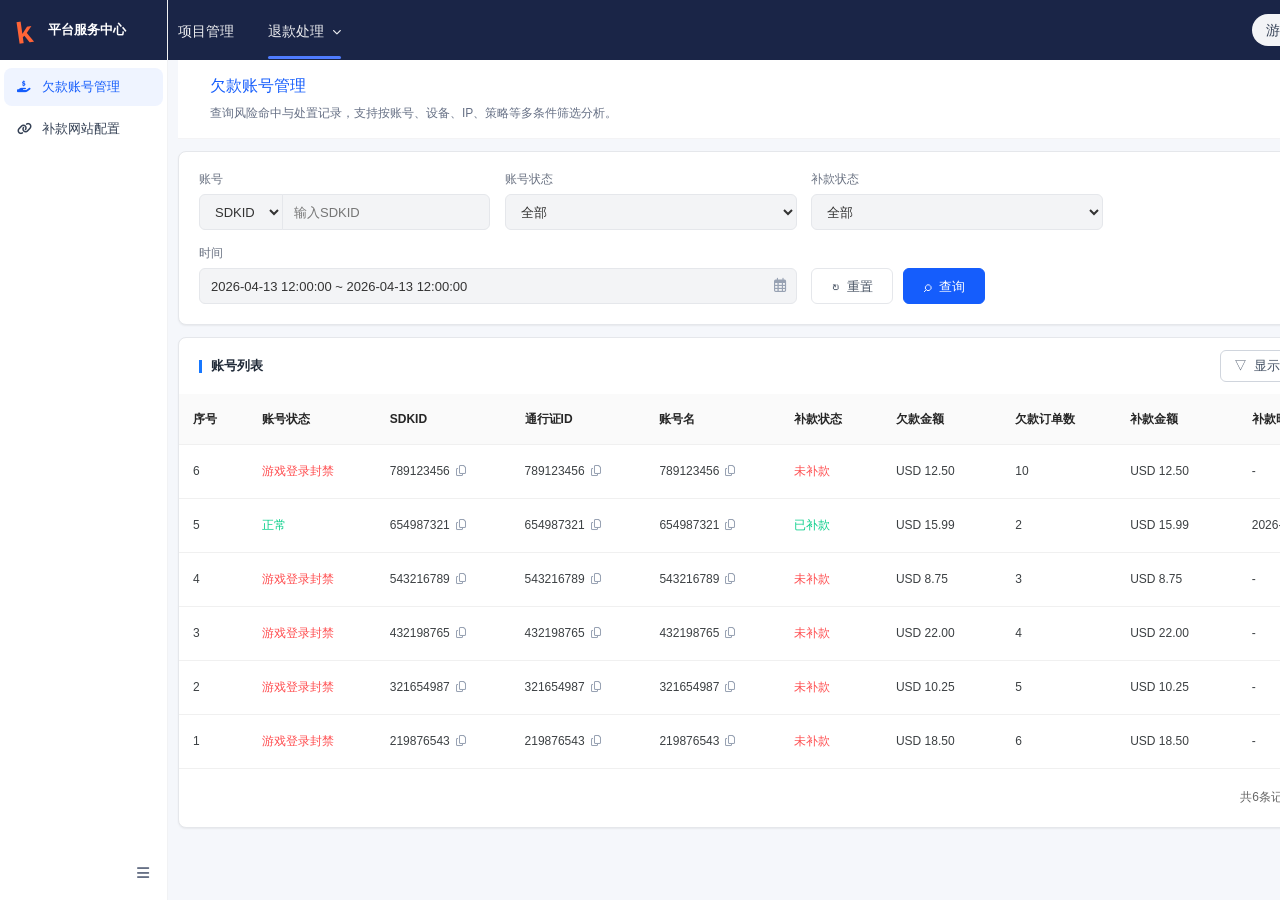
==== commit c63f6fd0: "扩展退款风控与欠款账号管理原型" ====
--- a/index.html
+++ b/index.html
@@ -4,6 +4,7 @@
     <meta charset="UTF-8" />
     <meta name="viewport" content="width=device-width, initial-scale=1.0" />
     <title>风控平台后台</title>
+    <link rel="stylesheet" href="https://cdn.jsdelivr.net/npm/@fortawesome/fontawesome-free@6.7.2/css/all.min.css" />
     <link rel="stylesheet" href="./styles.css" />
   </head>
   <body>
@@ -16,7 +17,7 @@
           </div>
           <nav id="side-nav" class="side-nav"></nav>
         </div>
-        <div class="sidebar-collapse">☰</div>
+        <div class="sidebar-collapse"><i class="fa-solid fa-bars" aria-hidden="true"></i></div>
       </aside>
 
       <div class="main-shell">
@@ -24,6 +25,56 @@
           <div class="topbar-nav">
             <a href="#" class="top-link">项目管理</a>
             <a href="#" class="top-link active">风控管理</a>
+          </div>
+          <div id="top-risk-menu" class="top-risk-menu" role="menu" aria-label="风控管理工具" hidden>
+            <section class="top-risk-menu-column top-risk-menu-operations">
+              <h3>运营工具</h3>
+              <div class="top-risk-menu-grid">
+                <button type="button" data-top-menu-placeholder="消息推送">
+                  <i class="fa-regular fa-paper-plane" aria-hidden="true"></i><span>消息推送</span>
+                </button>
+                <button type="button" data-top-menu-page="payment-risk-engine">
+                  <i class="fa-solid fa-shield-halved" aria-hidden="true"></i><span>风控管理</span>
+                </button>
+                <button type="button" data-top-menu-page="multi-query">
+                  <i class="fa-regular fa-address-card" aria-hidden="true"></i><span>账号管理</span>
+                </button>
+                <button type="button" data-top-menu-placeholder="广告变现">
+                  <i class="fa-regular fa-rectangle-ad" aria-hidden="true"></i><span>广告变现</span>
+                </button>
+                <button type="button" data-top-menu-page="refund-disposal">
+                  <i class="fa-solid fa-hand-holding-dollar" aria-hidden="true"></i><span>退款处理</span>
+                </button>
+              </div>
+            </section>
+            <section class="top-risk-menu-column">
+              <h3>查询工具</h3>
+              <div class="top-risk-menu-grid">
+                <button type="button" data-top-menu-page="multi-query">
+                  <i class="fa-solid fa-magnifying-glass" aria-hidden="true"></i><span>账号查询</span>
+                </button>
+                <button type="button" data-top-menu-page="payment-log">
+                  <i class="fa-solid fa-file-invoice" aria-hidden="true"></i><span>订单查询</span>
+                </button>
+                <button type="button" data-top-menu-page="login-log">
+                  <i class="fa-solid fa-list-check" aria-hidden="true"></i><span>行为日志</span>
+                </button>
+              </div>
+            </section>
+            <section class="top-risk-menu-column">
+              <h3>监控工具</h3>
+              <div class="top-risk-menu-grid">
+                <button type="button" data-top-menu-placeholder="HTTP监控">
+                  <i class="fa-solid fa-globe" aria-hidden="true"></i><span>HTTP监控</span>
+                </button>
+                <button type="button" data-top-menu-placeholder="网络探针">
+                  <i class="fa-solid fa-bullseye" aria-hidden="true"></i><span>网络探针</span>
+                </button>
+                <button type="button" data-top-menu-placeholder="转化分析">
+                  <i class="fa-solid fa-chart-column" aria-hidden="true"></i><span>转化分析</span>
+                </button>
+              </div>
+            </section>
           </div>
           <button class="platform-pill" type="button">
             <span>游客用户平台</span>
--- a/styles.css
+++ b/styles.css
@@ -184,6 +184,7 @@
   justify-content: center;
   color: inherit;
 }
+.nav-icon i{font-size:12px}
 
 .nav-label {
   flex: 1;
@@ -193,12 +194,14 @@
   opacity: 0.55;
   font-size: 10px;
 }
+.nav-arrow i{font-size:9px}
 
 .sidebar-collapse {
   padding: 18px;
   text-align: right;
   color: #667085;
 }
+.sidebar-collapse i{font-size:14px}
 
 .main-shell {
   flex: 1;
@@ -211,6 +214,8 @@
   color: #fff;
   display: flex;
   align-items: center;
+  position: relative;
+  z-index: 30;
   justify-content: space-between;
   padding: 0 10px;
 }
@@ -241,6 +246,91 @@
   background: var(--blue);
 }
 
+
+.top-menu-trigger {
+  border: 0;
+  background: transparent;
+  display: inline-flex;
+  align-items: center;
+  gap: 8px;
+  cursor: pointer;
+  font-family: inherit;
+}
+
+.top-menu-trigger i {
+  font-size: 9px;
+  transition: transform 0.16s ease;
+}
+
+.top-menu-trigger[aria-expanded="true"] i {
+  transform: rotate(180deg);
+}
+
+.top-risk-menu {
+  position: absolute;
+  z-index: 70;
+  top: 60px;
+  left: 96px;
+  width: min(760px, calc(100vw - 300px));
+  min-width: 680px;
+  display: grid;
+  grid-template-columns: 1.65fr 0.88fr 0.88fr;
+  gap: 22px;
+  padding: 20px 24px 22px;
+  border: 1px solid #dfe3ea;
+  background: #fff;
+  color: #1f2937;
+  box-shadow: 0 14px 30px rgba(15, 23, 42, 0.18);
+}
+
+.top-risk-menu[hidden] {
+  display: none;
+}
+
+.top-risk-menu-column {
+  min-width: 0;
+}
+
+.top-risk-menu-column h3 {
+  margin: 0 0 10px;
+  padding-bottom: 10px;
+  border-bottom: 1px solid #d9dde5;
+  color: #7a8494;
+  font-size: 13px;
+  line-height: 18px;
+  font-weight: 500;
+}
+
+.top-risk-menu-grid {
+  display: grid;
+  gap: 4px;
+}
+
+.top-risk-menu-operations .top-risk-menu-grid {
+  grid-template-columns: repeat(2, minmax(0, 1fr));
+}
+
+.top-risk-menu button {
+  min-width: 0;
+  height: 44px;
+  display: flex;
+  align-items: center;
+  gap: 12px;
+  padding: 0 12px;
+  border: 0;
+  background: transparent;
+  color: #253043;
+  font: inherit;
+  font-size: 13px;
+  text-align: left;
+  cursor: pointer;
+}
+
+.top-risk-menu button:hover,
+.top-risk-menu button.active {
+  background: #eaf2ff;
+  color: #155dfc;
+}
 .platform-pill {
   min-width: 178px;
   height: 32px;
@@ -2680,6 +2770,14 @@
   line-height: 18px;
 }
 
+.user-risk-c-action-links {
+  display: inline-flex;
+  align-items: center;
+  justify-content: flex-end;
+  gap: 12px;
+  white-space: nowrap;
+}
+
 .user-risk-c-config-btn {
   width: 100%;
   height: 30px;
@@ -7200,6 +7298,14 @@
   font-weight: 500;
 }
 
+.behavior-rule-row-actions {
+  display: inline-flex;
+  align-items: center;
+  justify-content: center;
+  gap: 20px;
+  white-space: nowrap;
+}
+
 .behavior-rule-config-table td .behavior-rule-inline-field,
 .behavior-rule-config-table td .behavior-rule-inline-value {
   width: 100%;
@@ -7222,7 +7328,6 @@
   font-size: 12px;
   line-height: 20px;
   cursor: pointer;
-  margin-right: 16px;
 }
 
 .behavior-rule-row-link.danger {
@@ -7258,6 +7363,68 @@
   padding-left: 18px;
   display: grid;
   gap: 6px;
+}
+
+.behavior-rule-currency-list {
+  display: grid;
+  gap: 12px;
+}
+
+.behavior-rule-currency-group {
+  display: grid;
+  gap: 12px;
+}
+
+.behavior-rule-currency-field {
+  display: inline-flex;
+  align-items: center;
+  gap: 8px;
+  color: #333;
+  font-size: 14px;
+  line-height: 22px;
+}
+
+.behavior-rule-currency-field select,
+.behavior-rule-currency-value {
+  width: 92px;
+  height: 30px;
+  border: 1px solid #eee;
+  border-radius: 4px;
+  background: #fff;
+  color: #333;
+  padding: 0 12px;
+  font-size: 14px;
+  line-height: 28px;
+}
+
+.behavior-rule-currency-value {
+  display: inline-flex;
+  align-items: center;
+}
+
+.behavior-rule-add-currency {
+  width: 100%;
+  height: 36px;
+  border: 1px dashed #0a6bfd;
+  border-radius: 4px;
+  background: #fff;
+  color: #0a6bfd;
+  font-size: 13px;
+  line-height: 20px;
+}
+
+.behavior-rule-currency-group .behavior-rule-table th:nth-child(1),
+.behavior-rule-currency-group .behavior-rule-table td:nth-child(1),
+.behavior-rule-currency-group .behavior-rule-table th:nth-child(3),
+.behavior-rule-currency-group .behavior-rule-table td:nth-child(3),
+.behavior-rule-currency-group .behavior-rule-table th:nth-child(4),
+.behavior-rule-currency-group .behavior-rule-table td:nth-child(4) {
+  width: 18%;
+}
+
+.behavior-rule-currency-group .behavior-rule-table th:last-child,
+.behavior-rule-currency-group .behavior-rule-table td:last-child {
+  width: 22%;
 }
 
 .behavior-rule-modal-footer {
@@ -8965,9 +9132,23 @@
 }
 
 .risk-log-action-text {
+  display: inline-flex;
+  align-items: center;
+  gap: 6px;
   font-size: 12px;
   line-height: 20px;
   color: rgba(0, 0, 0, 0.85);
+}
+
+.risk-action-library-icon {
+  width: 14px;
+  height: 14px;
+  display: inline-flex;
+  align-items: center;
+  justify-content: center;
+  color: currentColor;
+  font-size: 13px;
+  line-height: 1;
 }
 
 .risk-log-action-text.success {
@@ -9294,3 +9475,178 @@
 button:disabled {
   cursor: default;
 }
+
+.refund-risk-remove {
+  margin-left: 14px;
+  color: #3b82f6;
+}
+
+.refund-risk-c-card {
+  min-height: 244px;
+}
+
+.refund-risk-c-config {
+  display: grid;
+  gap: 16px;
+  padding: 22px 52px 28px;
+}
+
+.refund-risk-c-row {
+  min-height: 32px;
+  display: grid;
+  grid-template-columns: 130px minmax(0, 1fr);
+  align-items: center;
+  gap: 20px;
+}
+
+.refund-risk-c-row .user-risk-c-config-field-label {
+  width: auto;
+  min-width: 0;
+  color: #6a7282;
+  text-align: right;
+}
+
+.refund-risk-c-radio-group {
+  display: flex;
+  align-items: center;
+  gap: 26px;
+}
+
+.refund-risk-c-radio-group label {
+  display: inline-flex;
+  align-items: center;
+  gap: 8px;
+  color: #364153;
+  font-size: 14px;
+  line-height: 22px;
+}
+
+.refund-risk-c-radio-group input {
+  width: 16px;
+  height: 16px;
+  margin: 0;
+  accent-color: #3b82f6;
+}
+
+.refund-risk-c-input {
+  width: 160px;
+  height: 34px;
+  border: 1px solid #d9dfe8;
+  border-radius: 4px;
+  background: #fff;
+  padding: 0 12px;
+  color: #364153;
+  font-size: 14px;
+  line-height: 22px;
+  outline: none;
+}
+
+.refund-risk-c-input.wide {
+  width: min(460px, 100%);
+}
+
+.refund-risk-c-input:focus {
+  border-color: #3b82f6;
+  box-shadow: 0 0 0 2px rgba(59, 130, 246, 0.12);
+}
+
+.refund-risk-c-rate-wrap {
+  display: inline-flex;
+  align-items: center;
+  gap: 8px;
+  color: #6a7282;
+}
+
+.refund-risk-c-rate-wrap .refund-risk-c-input {
+  width: 160px;
+}
+
+/* Keep strategy action links readable in edit mode. */
+.refund-risk-remove {
+  margin-left: 0;
+}
+
+.user-risk-c-behavior-table th:nth-child(4),
+.user-risk-c-behavior-table td:nth-child(4) {
+  width: 128px;
+}
+
+/* 退款处置 */
+.refund-disposal-page{display:grid;gap:12px;min-width:0}
+.refund-filter-card,.refund-list-card{background:#fff;border:1px solid #e5e7eb;border-radius:8px;box-shadow:0 1px 2px rgba(0,0,0,.06)}
+.refund-filter-card{display:grid;grid-template-columns:minmax(220px,1.15fr) minmax(140px,.7fr) minmax(140px,.7fr) minmax(320px,1.25fr) 178px;gap:14px;align-items:end;padding:18px 20px 20px}
+.refund-filter-card label{display:grid;gap:6px;min-width:0;color:#6a7282;font-size:12px;line-height:18px}
+.refund-filter-card input,.refund-filter-card select{width:100%;height:36px;border:1px solid #e5e7eb;border-radius:6px;background:#f3f4f6;color:#333;padding:0 11px;font:inherit;font-size:13px;outline:none}
+.refund-filter-card input:focus,.refund-filter-card select:focus{border-color:#1677ff;box-shadow:0 0 0 2px rgba(22,119,255,.12);background:#fff}
+.refund-account-control{display:grid;grid-template-columns:84px minmax(0,1fr)}
+.refund-account-control select{position:relative;z-index:1;border-radius:6px 0 0 6px}
+.refund-account-control input{margin-left:-1px;border-radius:0 6px 6px 0}
+.refund-time-control{position:relative}
+.refund-time-control input{padding-right:34px}
+.refund-time-icon{position:absolute;top:10px;right:11px;color:#98a2b3;font-size:14px;pointer-events:none}
+.refund-filter-actions{display:grid;grid-template-columns:82px 82px;gap:10px}
+.refund-filter-actions button,.refund-tool-btn{height:36px;border-radius:6px;font-size:13px;cursor:pointer}
+.refund-reset-btn{border:1px solid #e5e7eb;background:#fff;color:#4a5565}
+.refund-query-btn{border:1px solid #155dfc;background:#155dfc;color:#fff}
+.refund-filter-actions button span{margin-right:7px;font-size:15px}
+.refund-list-card{position:relative;min-width:0;overflow:visible}
+.refund-list-toolbar{position:relative;min-height:55px;display:flex;align-items:center;justify-content:space-between;gap:16px;padding:12px 20px}
+.refund-list-toolbar h2{position:relative;margin:0;padding-left:12px;color:#1f2937;font-size:13px;line-height:22px;font-weight:600}
+.refund-list-toolbar h2:before{content:"";position:absolute;left:0;top:5px;width:3px;height:13px;background:#1677ff}
+.refund-list-toolbar>div{display:flex;gap:8px}
+.refund-tool-btn{height:32px;border:1px solid #d0d5dd;background:#fff;color:#475467;padding:0 13px}
+.refund-column-panel{position:absolute;z-index:6;top:48px;right:72px;width:190px;display:grid!important;gap:10px!important;padding:14px;background:#fff;border:1px solid #e5e7eb;border-radius:6px;box-shadow:0 10px 30px rgba(15,23,42,.16);color:#344054;font-size:13px}
+.refund-column-panel label{display:flex;align-items:center;gap:8px}
+.refund-table-wrap{width:100%;overflow-x:auto}
+.refund-disposal-table,.refund-debt-table{width:100%;border-collapse:collapse;color:#3c4043;font-size:12px;line-height:20px;table-layout:fixed}
+.refund-disposal-table{min-width:1470px}
+.refund-disposal-table th,.refund-disposal-table td,.refund-debt-table th,.refund-debt-table td{height:54px;padding:0 14px;border-bottom:1px solid rgba(0,0,0,.06);text-align:left;white-space:nowrap;overflow:hidden;text-overflow:ellipsis}
+.refund-disposal-table th,.refund-debt-table th{height:50px;background:#fafafa;color:rgba(0,0,0,.85);font-weight:600}
+.refund-disposal-table th:nth-child(1){width:62px}.refund-disposal-table th:nth-child(2){width:116px}
+.refund-disposal-table th:nth-child(3),.refund-disposal-table th:nth-child(4),.refund-disposal-table th:nth-child(5){width:122px}
+.refund-disposal-table th:nth-child(6){width:92px}.refund-disposal-table th:nth-child(7){width:108px}.refund-disposal-table th:nth-child(8){width:104px}.refund-disposal-table th:nth-child(9){width:110px}.refund-disposal-table th:nth-child(10){width:190px}.refund-disposal-table th:nth-child(11){width:182px;text-align:center}.refund-disposal-table td:last-child{text-align:center}
+.refund-status.danger,.refund-detail-danger{color:#ff4d4f!important}.refund-status.success,.refund-detail-success{color:#09cf8a!important}
+.refund-copy-value{display:inline-flex;align-items:center;gap:6px}.refund-copy-value button{display:inline-flex;align-items:center;justify-content:center;border:0;background:transparent;color:#98a2b3;padding:0;cursor:pointer}
+.refund-copy-value button i{font-size:11px}
+.refund-actions button{border:0;background:transparent;color:#1890ff;padding:0;margin:0 8px;font-size:12px;cursor:pointer}
+.refund-empty{height:160px!important;color:#98a2b3;text-align:center!important}
+.refund-pagination{min-height:58px;display:flex;justify-content:flex-end;align-items:center;gap:8px;padding:10px 20px;color:#666;font-size:12px}
+.refund-pagination button{min-width:30px;height:30px;border:1px solid #d9d9d9;border-radius:2px;background:#fff;color:#666}
+.refund-pagination button.active{border-color:#1890ff;color:#1890ff}
+.refund-overlay{position:fixed;inset:0;z-index:40;background:rgba(0,0,0,.4)}
+.refund-detail-drawer{position:absolute;top:0;right:0;width:min(66vw,1040px);min-width:660px;height:100vh;background:#fff;box-shadow:-4px 0 18px rgba(0,0,0,.1)}
+.refund-drawer-close{position:absolute;top:8px;left:-40px;width:40px;height:40px;border:0;border-radius:2px 0 0 2px;background:#0a6bfd;color:#fff;font-size:24px;font-weight:300;cursor:pointer}
+.refund-detail-drawer>header{height:60px;display:flex;align-items:center;padding:0 30px;border-bottom:1px solid #eee;color:rgba(0,0,0,.85);font-size:16px;font-weight:600}
+.refund-drawer-body{height:calc(100vh - 60px);overflow:auto;padding:34px 44px}
+.refund-drawer-section+.refund-drawer-section{margin-top:26px}
+.refund-drawer-section h3{margin:0 0 16px;color:rgba(0,0,0,.85);font-size:14px;line-height:22px;font-weight:600}
+.refund-detail-grid{display:grid;grid-template-columns:repeat(2,minmax(0,1fr));column-gap:20px;row-gap:12px}
+.refund-detail-grid>div{display:grid;grid-template-columns:100px minmax(0,1fr);align-items:center;gap:8px;min-width:0;font-size:13px;line-height:22px}
+.refund-detail-grid span{color:#666}.refund-detail-grid strong{color:#333;font-weight:400;white-space:nowrap;overflow:hidden;text-overflow:ellipsis}
+.refund-debt-table-wrap{overflow-x:auto}.refund-debt-table{min-width:900px}
+.refund-debt-table th:nth-child(1),.refund-debt-table th:nth-child(5){width:150px}.refund-debt-table th:nth-child(2){width:115px}.refund-debt-table th:nth-child(3){width:110px}.refund-debt-table th:nth-child(4){width:145px}.refund-debt-table th:nth-child(6){width:190px}
+.refund-debt-summary{display:flex;align-items:center;justify-content:space-between;gap:20px;margin-top:14px;color:#666;font-size:13px}.refund-debt-summary strong{color:#333}.refund-pagination.compact{min-height:0;padding:0}
+.refund-modal-overlay{display:flex;align-items:center;justify-content:center}
+.refund-repayment-modal{width:520px;min-height:318px;display:grid;grid-template-rows:64px minmax(190px,auto) 52px;background:#fff;border-radius:6px;box-shadow:0 8px 12px rgba(0,0,0,.22);overflow:hidden}
+.refund-repayment-modal>header{position:relative;display:flex;align-items:center;justify-content:center;border-bottom:1px solid #eef0f3}
+.refund-repayment-modal h2{margin:0;color:#111827;font-size:16px;line-height:22px}
+.refund-repayment-modal header button{position:absolute;top:16px;right:20px;width:28px;height:28px;border:0;background:transparent;color:#8c8c8c;font-size:18px;cursor:pointer}
+.refund-repayment-body{padding:23px 28px 18px}
+.refund-repayment-notice{height:40px;display:flex;align-items:center;padding:0 15px;border:1px solid #badeff;border-radius:4px;background:#eaf3ff;color:#245b99;font-size:13px}
+.refund-repayment-form{display:grid;gap:20px;margin-top:22px}
+.refund-form-row{display:flex;align-items:center;gap:10px;color:rgba(0,0,0,.85);font-size:14px}.refund-form-row>span{flex:0 0 86px;color:#1f2937}
+.refund-form-row label{display:inline-flex;align-items:center;gap:7px;cursor:pointer}.refund-form-row input[type=radio]{accent-color:#1890ff}
+.refund-value-row{align-items:flex-start}.refund-value-row>span{padding-top:6px}.refund-value-row>div:not(.refund-amount-control){position:relative}
+.refund-value-row input[type=number]{width:179px;height:32px;border:1px solid #1890ff;border-radius:2px;padding:0 30px 0 10px;outline:none;box-shadow:0 0 0 2px rgba(24,144,255,.12)}
+.refund-value-row b{position:absolute;top:7px;right:10px;color:#667085;font-weight:400}.refund-value-row small{display:block;margin-top:4px;color:#999;font-size:12px}
+.refund-amount-control{display:flex;width:360px}
+.refund-currency-select-wrap{position:relative;flex:0 0 97px}
+.refund-currency-select-wrap .refund-required-mark{position:absolute;z-index:1;top:7px;left:10px;color:#ff4d4f;font-size:14px;line-height:18px;pointer-events:none}
+.refund-amount-control select{width:100%;height:32px;border:1px solid #eee;border-radius:4px 0 0 4px;background:#fff;padding:0 10px 0 24px}
+.refund-amount-control input[type=text]{flex:1;width:auto;height:32px;margin-left:-1px;border:1px solid #eee;border-radius:0 4px 4px 0;padding:0 10px;outline:none;box-shadow:none}
+.refund-amount-control input[type=text]:focus{border-color:#1890ff;box-shadow:0 0 0 2px rgba(24,144,255,.12)}
+.refund-repayment-modal>footer{display:flex;align-items:center;justify-content:center;gap:28px;border-top:1px solid #eef0f3}
+.refund-repayment-modal footer button{width:88px;height:32px;border-radius:4px;font-size:14px;cursor:pointer}
+.refund-modal-cancel{border:1px solid #d9d9d9;background:#fff;color:#374151}.refund-modal-confirm{border:1px solid #1677ff;background:#1677ff;color:#fff}
+@media(max-width:1360px){.refund-filter-card{grid-template-columns:repeat(4,minmax(150px,1fr))}.refund-filter-time{grid-column:span 2}}
+@media(max-width:900px){.refund-filter-card{grid-template-columns:repeat(2,minmax(0,1fr))}.refund-detail-drawer{width:calc(100vw - 40px);min-width:0}.refund-detail-grid{grid-template-columns:1fr}}
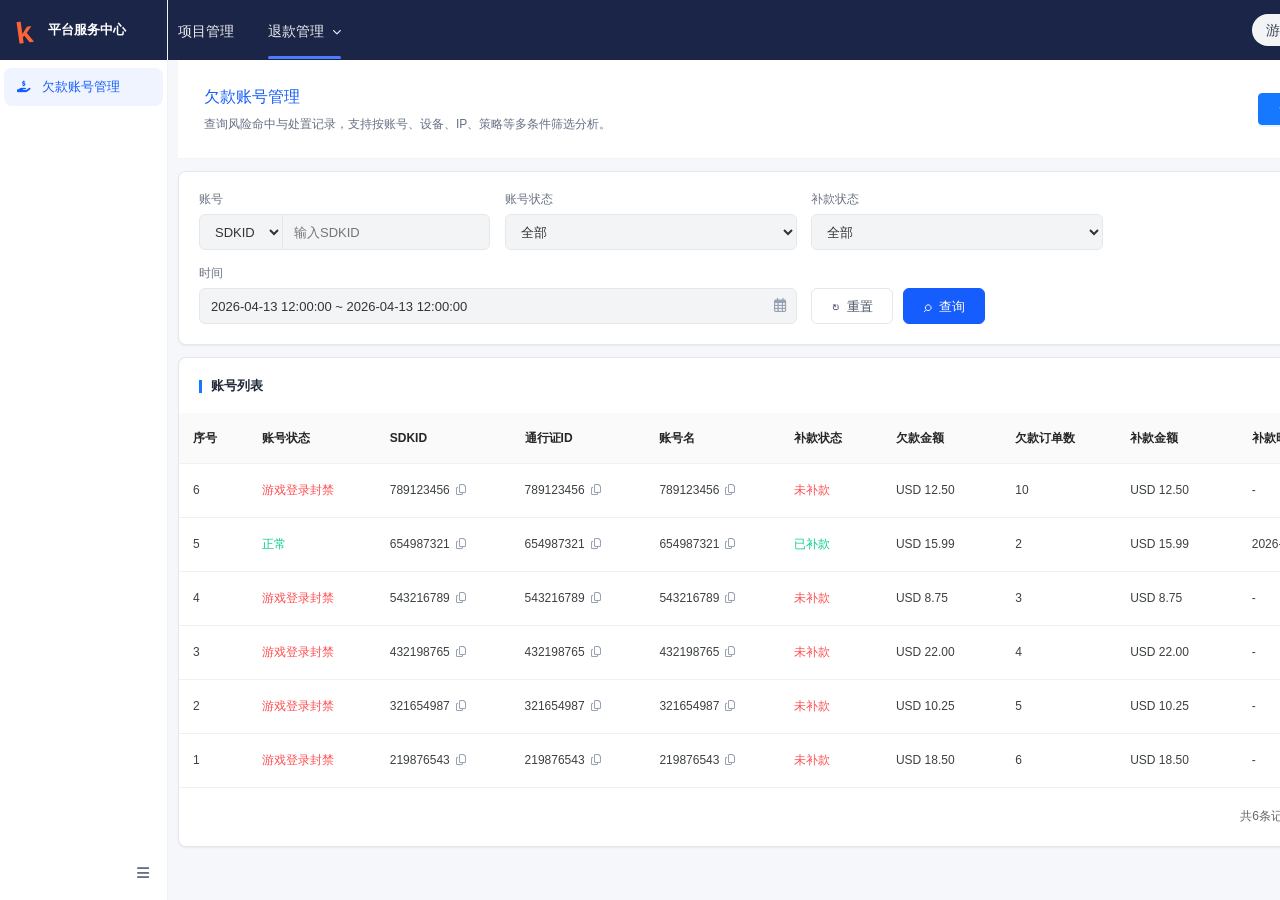
==== commit e4ebacef: "完善退款风控原型" ====
--- a/index.html
+++ b/index.html
@@ -5,7 +5,7 @@
     <meta name="viewport" content="width=device-width, initial-scale=1.0" />
     <title>风控平台后台</title>
     <link rel="stylesheet" href="https://cdn.jsdelivr.net/npm/@fortawesome/fontawesome-free@6.7.2/css/all.min.css" />
-    <link rel="stylesheet" href="./styles.css" />
+    <link rel="stylesheet" href="./styles.css?v=20260729-14" />
   </head>
   <body>
     <div class="app-shell">
@@ -30,33 +30,33 @@
             <section class="top-risk-menu-column top-risk-menu-operations">
               <h3>运营工具</h3>
               <div class="top-risk-menu-grid">
-                <button type="button" data-top-menu-placeholder="消息推送">
+                <button type="button" role="menuitem" data-top-menu-placeholder="消息推送" disabled aria-disabled="true">
                   <i class="fa-regular fa-paper-plane" aria-hidden="true"></i><span>消息推送</span>
                 </button>
-                <button type="button" data-top-menu-page="payment-risk-engine">
+                <button type="button" role="menuitem" data-top-menu-page="payment-risk-engine">
                   <i class="fa-solid fa-shield-halved" aria-hidden="true"></i><span>风控管理</span>
                 </button>
-                <button type="button" data-top-menu-page="multi-query">
+                <button type="button" role="menuitem" data-top-menu-page="multi-query" disabled aria-disabled="true">
                   <i class="fa-regular fa-address-card" aria-hidden="true"></i><span>账号管理</span>
                 </button>
-                <button type="button" data-top-menu-placeholder="广告变现">
+                <button type="button" role="menuitem" data-top-menu-placeholder="广告变现" disabled aria-disabled="true">
                   <i class="fa-regular fa-rectangle-ad" aria-hidden="true"></i><span>广告变现</span>
                 </button>
-                <button type="button" data-top-menu-page="refund-disposal">
-                  <i class="fa-solid fa-hand-holding-dollar" aria-hidden="true"></i><span>退款处理</span>
+                <button type="button" role="menuitem" data-top-menu-page="refund-disposal">
+                  <i class="fa-solid fa-hand-holding-dollar" aria-hidden="true"></i><span>退款管理</span>
                 </button>
               </div>
             </section>
             <section class="top-risk-menu-column">
               <h3>查询工具</h3>
               <div class="top-risk-menu-grid">
-                <button type="button" data-top-menu-page="multi-query">
+                <button type="button" role="menuitem" data-top-menu-page="multi-query" disabled aria-disabled="true">
                   <i class="fa-solid fa-magnifying-glass" aria-hidden="true"></i><span>账号查询</span>
                 </button>
-                <button type="button" data-top-menu-page="payment-log">
+                <button type="button" role="menuitem" data-top-menu-page="payment-log" disabled aria-disabled="true">
                   <i class="fa-solid fa-file-invoice" aria-hidden="true"></i><span>订单查询</span>
                 </button>
-                <button type="button" data-top-menu-page="login-log">
+                <button type="button" role="menuitem" data-top-menu-page="login-log" disabled aria-disabled="true">
                   <i class="fa-solid fa-list-check" aria-hidden="true"></i><span>行为日志</span>
                 </button>
               </div>
@@ -64,13 +64,13 @@
             <section class="top-risk-menu-column">
               <h3>监控工具</h3>
               <div class="top-risk-menu-grid">
-                <button type="button" data-top-menu-placeholder="HTTP监控">
+                <button type="button" role="menuitem" data-top-menu-placeholder="HTTP监控" disabled aria-disabled="true">
                   <i class="fa-solid fa-globe" aria-hidden="true"></i><span>HTTP监控</span>
                 </button>
-                <button type="button" data-top-menu-placeholder="网络探针">
+                <button type="button" role="menuitem" data-top-menu-placeholder="网络探针" disabled aria-disabled="true">
                   <i class="fa-solid fa-bullseye" aria-hidden="true"></i><span>网络探针</span>
                 </button>
-                <button type="button" data-top-menu-placeholder="转化分析">
+                <button type="button" role="menuitem" data-top-menu-placeholder="转化分析" disabled aria-disabled="true">
                   <i class="fa-solid fa-chart-column" aria-hidden="true"></i><span>转化分析</span>
                 </button>
               </div>
@@ -110,6 +110,6 @@
       </div>
     </template>
 
-    <script src="./main.js"></script>
+    <script src="./main.js?v=20260729-14"></script>
   </body>
 </html>
--- a/styles.css
+++ b/styles.css
@@ -331,6 +331,18 @@
   background: #eaf2ff;
   color: #155dfc;
 }
+.top-risk-menu button:disabled,
+.top-risk-menu button[aria-disabled="true"] {
+  background: transparent;
+  color: #98a2b3;
+  cursor: not-allowed;
+  opacity: 0.62;
+}
+.top-risk-menu button:disabled:hover,
+.top-risk-menu button[aria-disabled="true"]:hover {
+  background: transparent;
+  color: #98a2b3;
+}
 .platform-pill {
   min-width: 178px;
   height: 32px;
@@ -7032,6 +7044,16 @@
   flex: none;
 }
 
+.behavior-rule-summary-card-icon.is-lightbulb {
+  width: 19px;
+  height: 19px;
+  border-radius: 0;
+  background: transparent;
+  color: #1677ff;
+  font-size: 17px;
+  font-weight: 400;
+}
+
 .behavior-rule-summary-card-title {
   font-size: 14px;
   line-height: 22px;
@@ -9571,6 +9593,336 @@
   width: 128px;
 }
 
+/* 退款封禁策略配置 */
+.sr-only{
+  position:absolute!important;
+  width:1px!important;
+  height:1px!important;
+  padding:0!important;
+  margin:-1px!important;
+  overflow:hidden!important;
+  clip:rect(0,0,0,0)!important;
+  white-space:nowrap!important;
+  border:0!important
+}
+/* 欠款账号页 - 封禁策略配置入口与抽屉 */
+.hero-card.hero-card-with-action{
+  min-height:99px;
+  display:flex;
+  align-items:center;
+  justify-content:space-between;
+  gap:24px;
+  padding:14px 26px
+}
+.hero-card-copy{min-width:0}
+.refund-ban-config-entry{
+  width:auto;
+  min-width:146px;
+  height:32px;
+  flex:0 0 auto;
+  display:inline-flex;
+  align-items:center;
+  justify-content:center;
+  gap:10px;
+  padding:0 16px;
+  border:1px solid #1677ff;
+  border-radius:4px;
+  background:#1677ff;
+  color:#fff;
+  font-size:14px;
+  line-height:20px;
+  font-weight:400;
+  white-space:nowrap;
+  box-shadow:0 2px 0 rgba(5,145,255,.10)
+}
+.refund-ban-config-entry i{font-size:12px}
+.refund-ban-config-entry:hover{border-color:#4096ff;background:#4096ff}
+.refund-ban-config-entry:focus-visible{outline:0;box-shadow:0 0 0 3px rgba(22,119,255,.18)}
+
+.refund-ban-drawer-overlay{
+  z-index:40;
+  align-items:stretch;
+  justify-content:flex-end;
+  background:rgba(15,23,42,.38)
+}
+.refund-ban-drawer{
+  width:694px;
+  max-width:calc(100vw - 40px);
+  height:100vh;
+  position:relative;
+  display:flex;
+  flex-direction:column;
+  background:#fff;
+  box-shadow:-10px 0 30px rgba(15,23,42,.16);
+  color:#0f1928;
+  font-variant-numeric:tabular-nums
+}
+.refund-ban-drawer-close{
+  width:40px;
+  height:40px;
+  position:absolute;
+  top:8px;
+  left:-40px;
+  display:grid;
+  place-items:center;
+  border:0;
+  border-radius:3px 0 0 3px;
+  background:#1677ff;
+  color:#fff;
+  font-size:18px;
+  z-index:1
+}
+.refund-ban-drawer-close:hover{background:#4096ff}
+.refund-ban-drawer-close:focus-visible{outline:0;box-shadow:0 0 0 3px rgba(22,119,255,.22)}
+.refund-ban-drawer-head{
+  height:60px;
+  flex:0 0 60px;
+  display:flex;
+  align-items:center;
+  padding:0 30px;
+  border-bottom:1px solid #eee;
+  background:#fff
+}
+.refund-ban-drawer-head h2{margin:0;color:rgba(0,0,0,.85);font-size:16px;line-height:22px;font-weight:500}
+.refund-ban-drawer-body{
+  flex:1;
+  min-height:0;
+  overflow-y:auto;
+  padding:28px 48px
+}
+/* Figma 2549:2004 — fixed drawer action bar */
+.refund-ban-drawer-footer{
+  height:71px;
+  flex:0 0 71px;
+  display:flex;
+  align-items:center;
+  justify-content:center;
+  gap:20px;
+  border-top:1px solid #eee;
+  background:#fff;
+  box-shadow:0 4px 4px rgba(0,0,0,.12)
+}
+.refund-ban-drawer-action{
+  width:65px;
+  min-width:65px;
+  height:30px;
+  padding:0 14px;
+  border-radius:4px;
+  font-size:14px;
+  line-height:28px
+}
+.refund-ban-save-confirm-overlay{
+  z-index:60;
+  display:flex;
+  align-items:center;
+  justify-content:center;
+  background:rgba(15,23,42,.42)
+}
+.refund-ban-save-confirm{
+  width:420px;
+  max-width:calc(100vw - 40px);
+  overflow:hidden;
+  border-radius:6px;
+  background:#fff;
+  box-shadow:0 12px 36px rgba(15,23,42,.24)
+}
+.refund-ban-save-confirm>header{
+  height:56px;
+  position:relative;
+  display:flex;
+  align-items:center;
+  padding:0 24px;
+  border-bottom:1px solid #eee
+}
+.refund-ban-save-confirm h2{
+  margin:0;
+  color:rgba(0,0,0,.85);
+  font-size:16px;
+  line-height:22px;
+  font-weight:500
+}
+.refund-ban-save-confirm>header button{
+  width:32px;
+  height:32px;
+  position:absolute;
+  top:12px;
+  right:16px;
+  border:0;
+  background:transparent;
+  color:#8c8c8c;
+  font-size:20px;
+  line-height:32px;
+  cursor:pointer
+}
+.refund-ban-save-confirm-body{
+  min-height:112px;
+  display:flex;
+  align-items:flex-start;
+  gap:12px;
+  padding:30px 28px 24px
+}
+.refund-ban-save-confirm-icon{
+  flex:0 0 auto;
+  color:#faad14;
+  font-size:22px;
+  line-height:24px
+}
+.refund-ban-save-confirm-body p{
+  margin:1px 0 0;
+  color:rgba(0,0,0,.85);
+  font-size:14px;
+  line-height:22px
+}
+.refund-ban-save-confirm>footer{
+  height:58px;
+  display:flex;
+  align-items:center;
+  justify-content:center;
+  gap:20px;
+  border-top:1px solid #eee
+}
+.refund-ban-save-confirm>footer button{
+  min-width:65px;
+  height:30px;
+  padding:0 14px;
+  border-radius:4px;
+  font-size:14px
+}
+.refund-ban-drawer-section{display:grid;gap:12px;margin-bottom:20px}
+.refund-ban-drawer-section h3{margin:0;color:rgba(0,0,0,.85);font-size:14px;line-height:22px;font-weight:500}
+.refund-ban-drawer-form-row{min-height:22px;display:flex;align-items:center;gap:8px;color:#64748b;font-size:13px;line-height:20px}
+.refund-ban-drawer-form-row>span:first-child{width:89px;flex:0 0 89px}
+.refund-ban-drawer-switch{
+  width:32px;
+  height:18px;
+  position:relative;
+  padding:0;
+  border:0;
+  border-radius:999px;
+  background:#d9d9d9;
+  transition:background .16s ease-out
+}
+.refund-ban-drawer-switch i{width:14px;height:14px;position:absolute;left:2px;top:2px;border-radius:50%;background:#fff;box-shadow:0 1px 2px rgba(0,0,0,.25);transition:transform .16s ease-out}
+.refund-ban-drawer-switch.on{background:#52c41a}
+.refund-ban-drawer-switch.on i{transform:translateX(14px)}
+.refund-ban-drawer-state{color:#94a3b8;font-size:12px;line-height:18px;font-weight:400}
+.refund-ban-drawer-state.on{color:#52c41a}
+.refund-ban-drawer-relation-row{min-height:34px}
+.refund-ban-drawer-radio-group{display:flex;align-items:center;gap:24px}
+.refund-ban-drawer-radio-group label{display:inline-flex;align-items:center;gap:8px;cursor:pointer;color:rgba(0,0,0,.85);font-size:14px;line-height:22px}
+.refund-ban-drawer-radio-group input{position:absolute;opacity:0;pointer-events:none}
+.refund-ban-drawer-radio-group label>span{
+  width:16px;
+  height:16px;
+  display:grid;
+  place-items:center;
+  border:1px solid #d9d9d9;
+  border-radius:50%;
+  background:#fff
+}
+.refund-ban-drawer-radio-group input:checked+span{border:5px solid #1677ff}
+.refund-ban-drawer-radio-group input:focus-visible+span{box-shadow:0 0 0 3px rgba(22,119,255,.16)}
+.refund-ban-drawer-radio-group b{font-weight:400;white-space:nowrap}
+.refund-ban-drawer-radio-group label>i{margin-left:-3px;color:#1677ff;font-size:14px}
+.refund-ban-drawer-tooltip{
+  position:relative;
+  display:inline-flex;
+  align-items:center;
+  justify-content:center;
+  margin-left:-3px;
+  color:#1677ff;
+  font-size:14px;
+  line-height:1;
+  cursor:help;
+  outline:0
+}
+.refund-ban-drawer-tooltip:focus-visible{
+  border-radius:50%;
+  box-shadow:0 0 0 3px rgba(22,119,255,.16)
+}
+.refund-ban-drawer-tooltip-bubble{
+  width:max-content;
+  max-width:320px;
+  position:absolute;
+  z-index:4;
+  left:50%;
+  bottom:calc(100% + 10px);
+  transform:translateX(-50%) translateY(2px);
+  padding:7px 10px;
+  border-radius:4px;
+  background:rgba(0,0,0,.85);
+  box-shadow:0 3px 10px rgba(15,23,42,.18);
+  color:#fff;
+  font-size:12px;
+  line-height:18px;
+  font-weight:400;
+  white-space:nowrap;
+  visibility:hidden;
+  opacity:0;
+  pointer-events:none;
+  transition:opacity .15s ease-out,transform .15s ease-out
+}
+.refund-ban-drawer-tooltip-bubble:after{
+  content:"";
+  position:absolute;
+  left:50%;
+  top:100%;
+  transform:translateX(-50%);
+  border:5px solid transparent;
+  border-top-color:rgba(0,0,0,.85)
+}
+.refund-ban-drawer-tooltip:hover .refund-ban-drawer-tooltip-bubble,
+.refund-ban-drawer-tooltip:focus .refund-ban-drawer-tooltip-bubble{
+  transform:translateX(-50%) translateY(0);
+  visibility:visible;
+  opacity:1
+}
+.refund-ban-drawer-rule-table{width:100%;border-bottom:1px solid #f1f5f9}
+.refund-ban-drawer-rule-head,.refund-ban-drawer-rule{
+  display:grid;
+  grid-template-columns:38px 190px minmax(190px,1fr) 78px;
+  align-items:center
+}
+.refund-ban-drawer-rule-head{height:38px;background:#f8fafc;border-bottom:1px solid #e8edf2;color:#64748b;font-size:12px;line-height:18px}
+.refund-ban-drawer-rule-head b{padding:0 12px;font-weight:700}
+.refund-ban-drawer-rule{min-height:45px;border-bottom:1px solid #f1f5f9;background:#fff;font-size:13px;line-height:20px}
+.refund-ban-drawer-checkbox{width:38px;height:45px;position:relative;display:grid;place-items:center;cursor:pointer}
+.refund-ban-drawer-checkbox input{position:absolute;opacity:0;pointer-events:none}
+.refund-ban-drawer-checkbox>span:not(.sr-only){width:14px;height:14px;display:grid;place-items:center;border:1px solid #d9d9d9;border-radius:2px;background:#fff;color:transparent;font-size:8px}
+.refund-ban-drawer-checkbox input:checked+span{border-color:#1677ff;background:#1677ff;color:#fff}
+.refund-ban-drawer-checkbox input:focus-visible+span{box-shadow:0 0 0 3px rgba(22,119,255,.14)}
+.refund-ban-drawer-rule-name,.refund-ban-drawer-rule-desc{min-width:0;padding:0 12px;white-space:nowrap;overflow:hidden;text-overflow:ellipsis;font-size:13px;font-weight:400}
+.refund-ban-drawer-rule-name{color:#0f1928}
+.refund-ban-drawer-rule-desc{color:#64748b}
+.refund-ban-drawer-rule:not(.is-enabled) .refund-ban-drawer-rule-name,.refund-ban-drawer-rule:not(.is-enabled) .refund-ban-drawer-rule-desc{color:#a3adbb}
+.refund-ban-drawer-edit{display:inline-flex;align-items:center;gap:4px;padding:4px 0;border:0;background:transparent;color:#2b7fff;font-size:12px;line-height:16px;font-weight:500;white-space:nowrap}
+.refund-ban-drawer-edit i{font-size:11px}
+.refund-ban-drawer-edit:hover{color:#0958d9}
+.refund-ban-drawer-number{height:32px;display:flex;align-items:center;border:1px solid #d9d9d9;border-radius:3px;background:#fff;overflow:hidden}
+.refund-ban-drawer-number:focus-within{border-color:#1890ff;box-shadow:0 0 0 2px rgba(24,144,255,.16)}
+.refund-ban-drawer-number input{width:132px;height:30px;min-width:0;padding:0 10px;border:0;outline:0;color:rgba(0,0,0,.85);font-size:13px}
+.refund-ban-drawer-number b{height:30px;min-width:46px;display:grid;place-items:center;padding:0 7px;border-left:1px solid #f0f0f0;background:#fafafa;color:#64748b;font-size:11px;font-weight:400}
+.refund-ban-drawer-repayment{margin-top:4px}
+.refund-ban-drawer-input-row{display:grid;grid-template-columns:96px minmax(0,1fr);align-items:center;gap:10px;color:#64748b;font-size:13px;line-height:20px}
+.refund-ban-drawer-input-row>span:first-child{white-space:nowrap}
+.refund-ban-drawer-input-row>input{height:32px;padding:0 11px;border:1px solid #d9d9d9;border-radius:3px;outline:0;color:#1f2937;font-size:13px}
+.refund-ban-drawer-input-row>input:focus{border-color:#1890ff;box-shadow:0 0 0 2px rgba(24,144,255,.14)}
+.refund-ban-drawer-input-row.compact{grid-template-columns:96px 179px}
+.refund-ban-drawer-input-row.compact .refund-ban-drawer-number input{width:133px}
+.refund-ban-drawer-helper{margin:0 0 0 97px;color:#64748b;font-size:12px;line-height:20px}
+.refund-ban-drawer-helper i{margin-right:6px;color:#1677ff}
+.refund-ban-rule-overlay{z-index:50;background:rgba(16,24,40,.42)}
+.refund-ban-rule-overlay .behavior-rule-modal{max-height:calc(100vh - 32px)}
+@media(max-width:760px){
+  .refund-ban-drawer{max-width:calc(100vw - 32px)}
+  .refund-ban-drawer-close{left:-32px;width:32px}
+  .refund-ban-drawer-body{padding:24px 20px}
+  .refund-ban-drawer-rule-head,.refund-ban-drawer-rule{grid-template-columns:34px minmax(140px,1fr) 78px}
+  .refund-ban-drawer-rule-head b:nth-child(3),.refund-ban-drawer-rule-desc{display:none}
+  .refund-ban-drawer-form-row{align-items:flex-start}
+  .refund-ban-drawer-radio-group{flex-wrap:wrap;gap:12px 20px}
+}
+
 /* 退款处置 */
 .refund-disposal-page{display:grid;gap:12px;min-width:0}
 .refund-filter-card,.refund-list-card{background:#fff;border:1px solid #e5e7eb;border-radius:8px;box-shadow:0 1px 2px rgba(0,0,0,.06)}
@@ -9585,7 +9937,7 @@
 .refund-time-control input{padding-right:34px}
 .refund-time-icon{position:absolute;top:10px;right:11px;color:#98a2b3;font-size:14px;pointer-events:none}
 .refund-filter-actions{display:grid;grid-template-columns:82px 82px;gap:10px}
-.refund-filter-actions button,.refund-tool-btn{height:36px;border-radius:6px;font-size:13px;cursor:pointer}
+.refund-filter-actions button{height:36px;border-radius:6px;font-size:13px;cursor:pointer}
 .refund-reset-btn{border:1px solid #e5e7eb;background:#fff;color:#4a5565}
 .refund-query-btn{border:1px solid #155dfc;background:#155dfc;color:#fff}
 .refund-filter-actions button span{margin-right:7px;font-size:15px}
@@ -9593,10 +9945,6 @@
 .refund-list-toolbar{position:relative;min-height:55px;display:flex;align-items:center;justify-content:space-between;gap:16px;padding:12px 20px}
 .refund-list-toolbar h2{position:relative;margin:0;padding-left:12px;color:#1f2937;font-size:13px;line-height:22px;font-weight:600}
 .refund-list-toolbar h2:before{content:"";position:absolute;left:0;top:5px;width:3px;height:13px;background:#1677ff}
-.refund-list-toolbar>div{display:flex;gap:8px}
-.refund-tool-btn{height:32px;border:1px solid #d0d5dd;background:#fff;color:#475467;padding:0 13px}
-.refund-column-panel{position:absolute;z-index:6;top:48px;right:72px;width:190px;display:grid!important;gap:10px!important;padding:14px;background:#fff;border:1px solid #e5e7eb;border-radius:6px;box-shadow:0 10px 30px rgba(15,23,42,.16);color:#344054;font-size:13px}
-.refund-column-panel label{display:flex;align-items:center;gap:8px}
 .refund-table-wrap{width:100%;overflow-x:auto}
 .refund-disposal-table,.refund-debt-table{width:100%;border-collapse:collapse;color:#3c4043;font-size:12px;line-height:20px;table-layout:fixed}
 .refund-disposal-table{min-width:1470px}
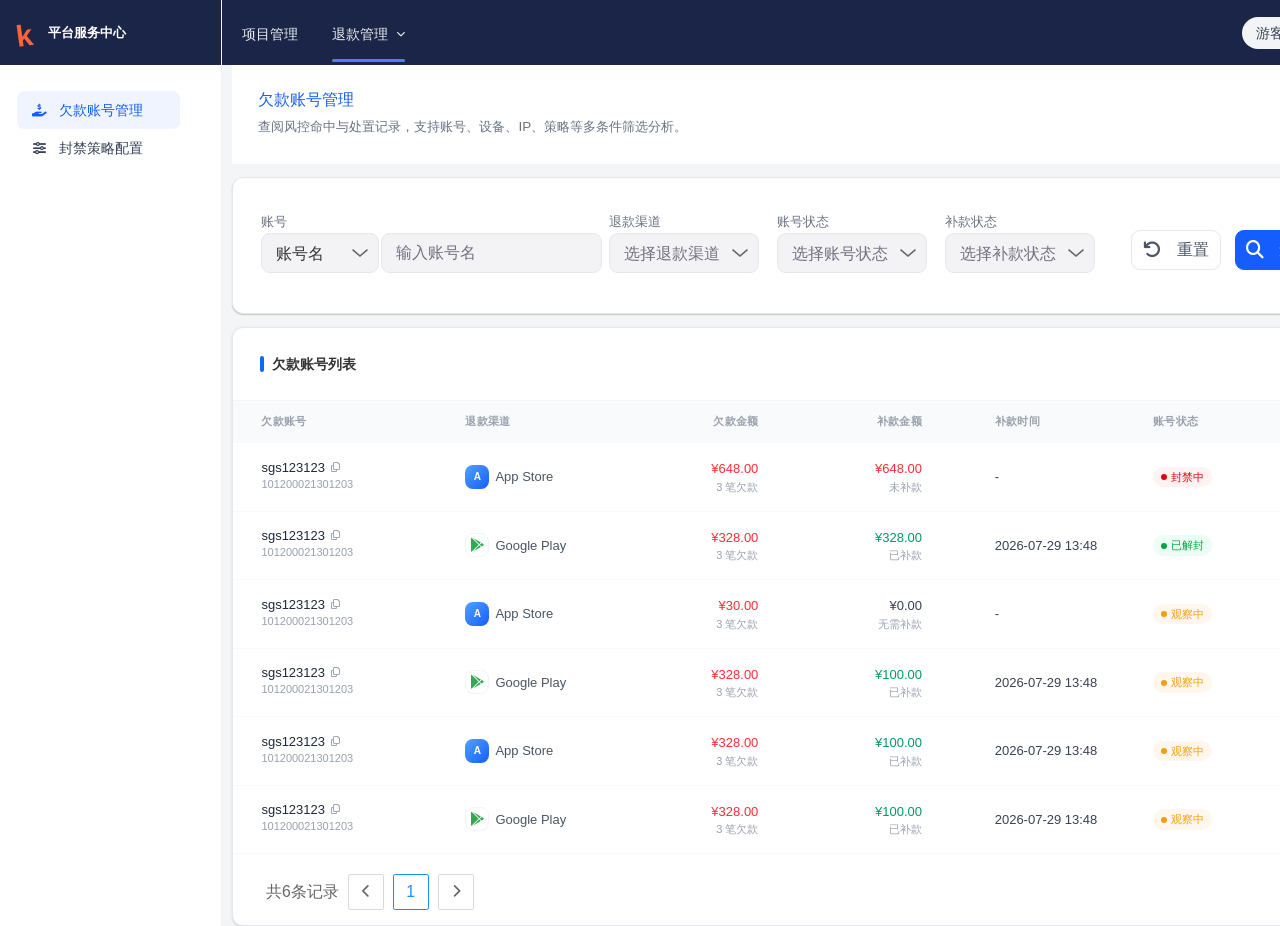
==== commit ab1ae876: "完善欠款账号与封禁策略交互" ====
--- a/index.html
+++ b/index.html
@@ -5,7 +5,7 @@
     <meta name="viewport" content="width=device-width, initial-scale=1.0" />
     <title>风控平台后台</title>
     <link rel="stylesheet" href="https://cdn.jsdelivr.net/npm/@fortawesome/fontawesome-free@6.7.2/css/all.min.css" />
-    <link rel="stylesheet" href="./styles.css?v=20260729-14" />
+    <link rel="stylesheet" href="./styles.css?v=20260729-21" />
   </head>
   <body>
     <div class="app-shell">
@@ -110,6 +110,6 @@
       </div>
     </template>
 
-    <script src="./main.js?v=20260729-14"></script>
+    <script src="./main.js?v=20260729-19"></script>
   </body>
 </html>
--- a/styles.css
+++ b/styles.css
@@ -9646,15 +9646,16 @@
   background:rgba(15,23,42,.38)
 }
 .refund-ban-drawer{
-  width:694px;
+  width:861px;
   max-width:calc(100vw - 40px);
   height:100vh;
   position:relative;
   display:flex;
   flex-direction:column;
   background:#fff;
-  box-shadow:-10px 0 30px rgba(15,23,42,.16);
-  color:#0f1928;
+  box-shadow:-4px 0 14px rgba(15,23,42,.13);
+  color:rgba(0,0,0,.85);
+  font-family:Inter,Roboto,"PingFang SC","Microsoft YaHei",sans-serif;
   font-variant-numeric:tabular-nums
 }
 .refund-ban-drawer-close{
@@ -9666,51 +9667,176 @@
   display:grid;
   place-items:center;
   border:0;
-  border-radius:3px 0 0 3px;
-  background:#1677ff;
-  color:#fff;
-  font-size:18px;
+  border-radius:2px 0 0 2px;
+  background:#0a6bfd;
   z-index:1
 }
-.refund-ban-drawer-close:hover{background:#4096ff}
+.refund-ban-drawer-close img{width:24px;height:24px;display:block}
+.refund-ban-drawer-close:hover{background:#1677ff}
 .refund-ban-drawer-close:focus-visible{outline:0;box-shadow:0 0 0 3px rgba(22,119,255,.22)}
 .refund-ban-drawer-head{
   height:60px;
   flex:0 0 60px;
   display:flex;
   align-items:center;
-  padding:0 30px;
+  padding:0 31px;
   border-bottom:1px solid #eee;
   background:#fff
 }
-.refund-ban-drawer-head h2{margin:0;color:rgba(0,0,0,.85);font-size:16px;line-height:22px;font-weight:500}
+.refund-ban-drawer-head h2{
+  margin:0;
+  color:rgba(0,0,0,.85);
+  font-family:Roboto,"PingFang SC","Microsoft YaHei",sans-serif;
+  font-size:16px;
+  line-height:22px;
+  font-weight:500
+}
 .refund-ban-drawer-body{
   flex:1;
   min-height:0;
-  overflow-y:auto;
-  padding:28px 48px
-}
-/* Figma 2549:2004 — fixed drawer action bar */
-.refund-ban-drawer-footer{
-  height:71px;
-  flex:0 0 71px;
+  display:flex;
+  flex-direction:column;
+  gap:13px;
+  overflow:auto;
+  padding:17px 18px 22px 14px;
+  background:#f4f5f7
+}
+.refund-ban-page-header{
+  min-height:82px;
+  flex:0 0 82px;
   display:flex;
   align-items:center;
-  justify-content:center;
-  gap:20px;
-  border-top:1px solid #eee;
+  justify-content:space-between;
+  padding:0 24px;
+  border:1px solid #e7e9ee;
+  border-radius:2px;
+  background:#fff
+}
+.refund-ban-status,.refund-ban-header-actions{
+  display:flex;
+  align-items:center
+}
+.refund-ban-status{gap:12px;color:#64748b;font-size:13px;line-height:20px}
+.refund-ban-header-actions{gap:8px}
+.refund-ban-cancel-button,.refund-ban-publish-button{
+  height:34px;
+  border-radius:4px;
+  padding:0;
+  font-size:14px;
+  line-height:32px;
+  cursor:pointer
+}
+.refund-ban-cancel-button{width:60px;border:1px solid #d9d9d9;background:#fff;color:rgba(0,0,0,.85)}
+.refund-ban-publish-button{width:84px;border:1px solid #3b86f9;background:#3b86f9;color:#fff}
+.refund-ban-cancel-button:hover{border-color:#3b86f9;color:#3b86f9}
+.refund-ban-publish-button:hover{border-color:#1677ff;background:#1677ff}
+.refund-ban-card{
+  width:100%;
+  position:relative;
+  flex:0 0 auto;
+  border:1px solid #edf0f4;
+  border-radius:10px;
   background:#fff;
-  box-shadow:0 4px 4px rgba(0,0,0,.12)
-}
-.refund-ban-drawer-action{
+  box-shadow:0 2px 8px rgba(15,23,42,.08)
+}
+.refund-ban-trigger-card{height:calc(410px + var(--refund-condition-extra,0) * 55px)}
+.refund-ban-action-card{height:270px}
+.refund-ban-section-header{
+  position:absolute;
+  top:19px;
+  left:20px;
+  display:flex;
+  align-items:flex-start;
+  gap:8px
+}
+.refund-ban-section-badge{
+  width:24px;
+  height:24px;
+  flex:0 0 24px;
+  display:grid;
+  place-items:center;
+  border-radius:50%;
+  background:#3b86f9;
+  color:#fff;
+  font:600 13px/24px Inter,Roboto,sans-serif
+}
+.refund-ban-section-header h3{
+  margin:1px 0 2px;
+  color:rgba(0,0,0,.85);
+  font:500 16px/24px Roboto,"PingFang SC","Microsoft YaHei",sans-serif
+}
+.refund-ban-section-header p{
+  margin:0;
+  color:#94a3b8;
+  font-size:13px;
+  line-height:20px
+}
+.refund-ban-trigger-content{
+  width:722px;
+  position:absolute;
+  top:79px;
+  left:52px
+}
+.refund-ban-form-line{
+  display:flex;
+  align-items:center;
+  gap:32px;
+  color:#64748b;
+  font-size:13px;
+  line-height:20px
+}
+.refund-ban-form-line>span:first-child{
   width:65px;
-  min-width:65px;
-  height:30px;
-  padding:0 14px;
+  flex:0 0 65px;
+  white-space:nowrap
+}
+.refund-ban-relation-line{height:22px}
+.refund-ban-action-content{
+  width:724px;
+  position:absolute;
+  top:97px;
+  left:52px;
+  display:flex;
+  flex-direction:column;
+  gap:0
+}
+.refund-ban-disposal-line{height:34px;gap:33px}
+.refund-ban-disposal-line+.refund-ban-form-line{margin-top:25px}
+.refund-ban-disposal-options{display:flex;align-items:center;gap:24px}
+.refund-ban-disposal-options button{
+  height:34px;
+  display:flex;
+  align-items:center;
+  gap:8px;
+  padding:0 10px;
+  border:1px solid #d9d9d9;
   border-radius:4px;
-  font-size:14px;
-  line-height:28px
-}
+  background:#fff;
+  color:rgba(0,0,0,.65);
+  font-size:12px;
+  line-height:32px;
+  white-space:nowrap;
+  cursor:pointer
+}
+.refund-ban-disposal-options button:first-child{width:105px}
+.refund-ban-disposal-options button:last-child{width:157px}
+.refund-ban-disposal-options button.selected{
+  border-color:#3b86f9;
+  background:#edf5ff;
+  color:#3b86f9
+}
+.refund-ban-disposal-options button>span{
+  width:20px;
+  height:20px;
+  display:grid;
+  flex:0 0 20px;
+  place-items:center;
+  border-radius:50%;
+  background:#f1f5f9
+}
+.refund-ban-disposal-options button.selected>span{background:#dcecff}
+.refund-ban-disposal-options img{width:13.333px;height:13.333px;display:block}
+.refund-ban-no-action-copy{margin:0 0 0 97px;color:#94a3b8;font-size:13px;line-height:20px}
 .refund-ban-save-confirm-overlay{
   z-index:60;
   display:flex;
@@ -9800,13 +9926,14 @@
   border:0;
   border-radius:999px;
   background:#d9d9d9;
+  cursor:pointer;
   transition:background .16s ease-out
 }
 .refund-ban-drawer-switch i{width:14px;height:14px;position:absolute;left:2px;top:2px;border-radius:50%;background:#fff;box-shadow:0 1px 2px rgba(0,0,0,.25);transition:transform .16s ease-out}
-.refund-ban-drawer-switch.on{background:#52c41a}
+.refund-ban-drawer-switch.on{background:#22c55e}
 .refund-ban-drawer-switch.on i{transform:translateX(14px)}
 .refund-ban-drawer-state{color:#94a3b8;font-size:12px;line-height:18px;font-weight:400}
-.refund-ban-drawer-state.on{color:#52c41a}
+.refund-ban-drawer-state.on{color:#22c55e}
 .refund-ban-drawer-relation-row{min-height:34px}
 .refund-ban-drawer-radio-group{display:flex;align-items:center;gap:24px}
 .refund-ban-drawer-radio-group label{display:inline-flex;align-items:center;gap:8px;cursor:pointer;color:rgba(0,0,0,.85);font-size:14px;line-height:22px}
@@ -9814,13 +9941,16 @@
 .refund-ban-drawer-radio-group label>span{
   width:16px;
   height:16px;
-  display:grid;
-  place-items:center;
+  display:block;
   border:1px solid #d9d9d9;
   border-radius:50%;
-  background:#fff
-}
-.refund-ban-drawer-radio-group input:checked+span{border:5px solid #1677ff}
+  background:#fff center/16px 16px no-repeat
+}
+.refund-ban-drawer-radio-group input:checked+span{
+  border-color:transparent;
+  background-image:url("./assets/refund-ban/radio-action-selected.svg")
+}
+.refund-ban-trigger-radios input:checked+span{background-image:url("./assets/refund-ban/radio-trigger-selected.svg")}
 .refund-ban-drawer-radio-group input:focus-visible+span{box-shadow:0 0 0 3px rgba(22,119,255,.16)}
 .refund-ban-drawer-radio-group b{font-weight:400;white-space:nowrap}
 .refund-ban-drawer-radio-group label>i{margin-left:-3px;color:#1677ff;font-size:14px}
@@ -9836,6 +9966,7 @@
   cursor:help;
   outline:0
 }
+.refund-ban-drawer-tooltip>img{width:18px;height:18px;display:block}
 .refund-ban-drawer-tooltip:focus-visible{
   border-radius:50%;
   box-shadow:0 0 0 3px rgba(22,119,255,.16)
@@ -9877,6 +10008,138 @@
   visibility:visible;
   opacity:1
 }
+.refund-ban-condition-table{width:722px;margin:16px 0 0 -1px;color:rgba(0,0,0,.85)}
+.refund-ban-condition-head,.refund-ban-condition-row{
+  display:grid;
+  grid-template-columns:40px 320px 122px 136px 104px;
+  align-items:center
+}
+.refund-ban-condition-head{
+  height:55px;
+  border-bottom:1px solid #eef1f4;
+  background:#f8fafc
+}
+.refund-ban-condition-head>*{
+  height:55px;
+  display:flex;
+  align-items:center;
+  padding:0 16px;
+  border-left:1px solid #eef1f4
+}
+.refund-ban-condition-head>*:first-child{border-left:0}
+.refund-ban-condition-head b{
+  font-family:Roboto,"PingFang SC","Microsoft YaHei",sans-serif;
+  font-size:14px;
+  line-height:22px;
+  font-weight:500
+}
+.refund-ban-condition-head i{margin-right:2px;color:#ff4d4f;font-style:normal}
+.refund-ban-condition-row{
+  height:55px;
+  border-bottom:1px solid #eef1f4;
+  background:#fff
+}
+.refund-ban-condition-row>*{min-width:0}
+.refund-ban-condition-index{padding:0 16px;color:rgba(0,0,0,.85);font-size:14px;line-height:22px}
+.refund-ban-condition-select{position:relative;display:block;padding:0 16px}
+.refund-ban-condition-select:after{
+  content:"";
+  width:16px;
+  height:8px;
+  position:absolute;
+  top:12px;
+  left:232px;
+  background:url("./assets/refund-ban/select-chevron.svg") center/16px 8px no-repeat;
+  transform:rotate(180deg);
+  pointer-events:none
+}
+.refund-ban-condition-unit:after{left:92px}
+.refund-ban-condition-select select{
+  width:244px;
+  height:32px;
+  appearance:none;
+  padding:0 38px 0 11px;
+  border:1px solid #d9d9d9;
+  border-radius:2px;
+  outline:0;
+  background:#fff;
+  color:rgba(0,0,0,.85);
+  font:400 14px/22px Roboto,"PingFang SC","Microsoft YaHei",sans-serif
+}
+.refund-ban-condition-select select:focus,.refund-ban-threshold:focus-within{
+  border-color:#3b86f9;
+  box-shadow:0 0 0 2px rgba(59,134,249,.12)
+}
+.refund-ban-threshold{
+  width:90px;
+  height:32px;
+  display:flex;
+  align-items:center;
+  margin:0 16px;
+  border:1px solid #d9d9d9;
+  border-radius:2px;
+  background:#fff
+}
+.refund-ban-threshold>span{
+  width:20px;
+  flex:0 0 20px;
+  display:grid;
+  place-items:center;
+  color:rgba(0,0,0,.65);
+  font-size:14px
+}
+.refund-ban-threshold input{
+  width:68px;
+  height:30px;
+  min-width:0;
+  padding:0 5px 0 0;
+  border:0;
+  outline:0;
+  color:rgba(0,0,0,.85);
+  font:400 14px/22px Roboto,sans-serif
+}
+.refund-ban-condition-unit select{width:104px}
+.refund-ban-condition-unit.is-fixed select{
+  background-color:#fff;
+  color:rgba(0,0,0,.25)
+}
+.refund-ban-condition-unit.is-fixed:after{display:none}
+.refund-ban-condition-actions{
+  height:55px;
+  display:flex;
+  align-items:center;
+  gap:16px;
+  padding:0 16px
+}
+.refund-ban-condition-actions button{
+  padding:0;
+  border:0;
+  background:transparent;
+  color:#3b86f9;
+  font-size:14px;
+  line-height:22px;
+  cursor:pointer
+}
+.refund-ban-condition-actions button:hover{color:#0958d9}
+.refund-ban-condition-actions button:only-child{margin-left:23px}
+.refund-ban-add-condition{
+  width:722px;
+  height:32px;
+  display:flex;
+  align-items:center;
+  justify-content:center;
+  gap:8px;
+  margin-top:0;
+  border:1px dashed #d9d9d9;
+  border-radius:2px;
+  background:#fff;
+  color:rgba(0,0,0,.85);
+  font-size:14px;
+  line-height:30px;
+  cursor:pointer
+}
+.refund-ban-add-condition:hover{border-color:#3b86f9;background:#f5f9ff;color:#3b86f9}
+.refund-ban-add-condition img{width:14px;height:14px;display:block;object-fit:contain}
 .refund-ban-drawer-rule-table{width:100%;border-bottom:1px solid #f1f5f9}
 .refund-ban-drawer-rule-head,.refund-ban-drawer-rule{
   display:grid;
@@ -9903,9 +10166,9 @@
 .refund-ban-drawer-number input{width:132px;height:30px;min-width:0;padding:0 10px;border:0;outline:0;color:rgba(0,0,0,.85);font-size:13px}
 .refund-ban-drawer-number b{height:30px;min-width:46px;display:grid;place-items:center;padding:0 7px;border-left:1px solid #f0f0f0;background:#fafafa;color:#64748b;font-size:11px;font-weight:400}
 .refund-ban-drawer-repayment{margin-top:4px}
-.refund-ban-drawer-input-row{display:grid;grid-template-columns:96px minmax(0,1fr);align-items:center;gap:10px;color:#64748b;font-size:13px;line-height:20px}
+.refund-ban-drawer-input-row{display:grid;grid-template-columns:86px 462px;align-items:center;gap:10px;margin-top:19px;color:#64748b;font-size:13px;line-height:20px}
 .refund-ban-drawer-input-row>span:first-child{white-space:nowrap}
-.refund-ban-drawer-input-row>input{height:32px;padding:0 11px;border:1px solid #d9d9d9;border-radius:3px;outline:0;color:#1f2937;font-size:13px}
+.refund-ban-drawer-input-row>input{width:462px;height:32px;padding:0 11px;border:1px solid #d9d9d9;border-radius:2px;outline:0;color:#1f2937;font-size:13px}
 .refund-ban-drawer-input-row>input:focus{border-color:#1890ff;box-shadow:0 0 0 2px rgba(24,144,255,.14)}
 .refund-ban-drawer-input-row.compact{grid-template-columns:96px 179px}
 .refund-ban-drawer-input-row.compact .refund-ban-drawer-number input{width:133px}
@@ -9913,10 +10176,247 @@
 .refund-ban-drawer-helper i{margin-right:6px;color:#1677ff}
 .refund-ban-rule-overlay{z-index:50;background:rgba(16,24,40,.42)}
 .refund-ban-rule-overlay .behavior-rule-modal{max-height:calc(100vh - 32px)}
+
+/* 封禁策略配置独立页（Figma 2558:5414） */
+body.refund-ban-policy-route{
+  background:#f4f5f7;
+  font-family:Roboto,"PingFang SC","Microsoft YaHei",sans-serif
+}
+body.refund-ban-policy-route .hero-card h1{
+  color:#1890ff;
+  font:500 16px/24px Roboto,"PingFang SC","Microsoft YaHei",sans-serif
+}
+body.refund-ban-policy-route .hero-card p{
+  margin-top:6px;
+  color:#94a3b8;
+  font:400 12px/18px Roboto,"PingFang SC","Microsoft YaHei",sans-serif
+}
+.refund-ban-policy-page{
+  width:100%;
+  display:grid;
+  gap:13px;
+  align-content:start;
+  padding:0 0 21px;
+  color:rgba(0,0,0,.85);
+  font-family:Roboto,"PingFang SC","Microsoft YaHei",sans-serif;
+  font-variant-numeric:tabular-nums
+}
+.refund-ban-policy-page>.refund-ban-page-header{
+  width:100%;
+  height:82px;
+  min-height:82px;
+  padding:0 24px;
+  border:1px solid #e7e9ee;
+  border-radius:2px;
+  background:#fff
+}
+.refund-ban-policy-page .refund-ban-status{
+  gap:12px;
+  color:#64748b;
+  font-size:13px;
+  line-height:20px
+}
+.refund-ban-policy-page .refund-ban-card{
+  width:100%;
+  border:1px solid #edf0f4;
+  border-radius:10px;
+  background:#fff;
+  box-shadow:0 2px 8px rgba(15,23,42,.08)
+}
+.refund-ban-policy-trigger-card{height:286px}
+.refund-ban-policy-action-card{height:321px}
+.refund-ban-policy-page .refund-ban-section-header{
+  top:20px;
+  left:20px;
+  width:957px;
+  height:44px;
+  gap:8px
+}
+.refund-ban-policy-page .refund-ban-section-header>span:last-child{
+  width:381.125px;
+  height:44px;
+  flex:0 0 381.125px;
+  display:flex;
+  flex-direction:column;
+  align-items:flex-start;
+  gap:2px
+}
+.refund-ban-policy-page .refund-ban-section-badge{
+  width:24px;
+  height:24px;
+  flex-basis:24px;
+  background:#2b7fff;
+  font:600 13px/24px Inter,Roboto,sans-serif
+}
+.refund-ban-policy-page .refund-ban-section-header h3{
+  width:100%;
+  height:24px;
+  flex:0 0 24px;
+  margin:0;
+  color:rgba(0,0,0,.85);
+  font:400 14px/24px Inter,"PingFang SC","Microsoft YaHei",sans-serif;
+  white-space:nowrap
+}
+.refund-ban-policy-page .refund-ban-section-header p{
+  width:100%;
+  height:18px;
+  flex:0 0 18px;
+  margin:0;
+  color:#94a3b8;
+  font:400 12px/18px Inter,"PingFang SC","Microsoft YaHei",sans-serif;
+  white-space:nowrap
+}
+.refund-ban-policy-relation{
+  height:22px;
+  position:absolute;
+  top:79.97px;
+  right:31.59px;
+  left:51.59px;
+  display:flex;
+  align-items:center;
+  gap:32px;
+  color:#64748b;
+  font-size:13px;
+  line-height:20px
+}
+.refund-ban-policy-relation>span{width:65px;flex:0 0 65px;white-space:nowrap}
+.refund-ban-policy-page .refund-ban-drawer-radio-group{
+  gap:24px
+}
+.refund-ban-policy-page .refund-ban-drawer-radio-group label{
+  gap:8px;
+  font:400 14px/22px Roboto,"PingFang SC","Microsoft YaHei",sans-serif
+}
+.refund-ban-policy-page .refund-ban-drawer-radio-group label>span:not(.refund-ban-drawer-tooltip){
+  width:16px;
+  height:16px;
+  flex:0 0 16px
+}
+.refund-ban-web-method{
+  display:inline-flex;
+  align-items:center;
+  gap:5px
+}
+.refund-ban-policy-page .refund-ban-web-method .refund-ban-drawer-tooltip{margin-left:0}
+.refund-ban-policy-rule-table{
+  position:absolute;
+  top:117.97px;
+  right:70.41px;
+  left:51.59px;
+  border-bottom:1px solid #f1f5f9
+}
+.refund-ban-policy-rule-head,
+.refund-ban-policy-rule{
+  display:grid;
+  grid-template-columns:38px minmax(280px,320px) minmax(480px,640px) minmax(160px,200px) 105.281px;
+  align-items:center
+}
+.refund-ban-policy-rule-head>b:last-child,
+.refund-ban-policy-rule>.refund-ban-policy-edit{grid-column:5}
+.refund-ban-policy-rule-head{
+  height:39px;
+  border-bottom:1px solid #e8edf2;
+  background:#f8fafc;
+  color:#64748b
+}
+.refund-ban-policy-rule-head b{
+  min-width:0;
+  padding:0 12px;
+  font-size:12px;
+  line-height:18px;
+  font-weight:700
+}
+.refund-ban-policy-rule{
+  height:45px;
+  border-bottom:1px solid #f1f5f9;
+  background:#fff
+}
+.refund-ban-policy-rule>strong,
+.refund-ban-policy-rule>span{
+  min-width:0;
+  padding:0 12px;
+  overflow:hidden;
+  text-overflow:ellipsis;
+  white-space:nowrap;
+  font-size:13px;
+  line-height:20px;
+  font-weight:400
+}
+.refund-ban-policy-rule>strong{color:#0f1928}
+.refund-ban-policy-rule>span{color:#64748b}
+.refund-ban-policy-rule:not(.is-enabled)>strong,
+.refund-ban-policy-rule:not(.is-enabled)>span{color:#a3adbb}
+.refund-ban-policy-checkbox{
+  width:38px;
+  height:45px;
+  position:relative;
+  display:grid;
+  place-items:center;
+  cursor:pointer
+}
+.refund-ban-policy-checkbox input{
+  position:absolute;
+  opacity:0;
+  pointer-events:none
+}
+.refund-ban-policy-checkbox>span:not(.sr-only){
+  width:14px;
+  height:14px;
+  display:grid;
+  place-items:center;
+  border:1px solid #d9d9d9;
+  border-radius:2px;
+  background:#fff;
+  overflow:hidden
+}
+.refund-ban-policy-checkbox input:checked+span{border-color:transparent}
+.refund-ban-policy-checkbox img{width:14px;height:14px;display:block}
+.refund-ban-policy-checkbox input:focus-visible+span{box-shadow:0 0 0 3px rgba(24,144,255,.16)}
+.refund-ban-policy-edit{
+  display:inline-flex;
+  align-items:center;
+  justify-self:start;
+  gap:4px;
+  padding:4px 0;
+  border:0;
+  background:transparent;
+  color:#2b7fff;
+  font-size:12px;
+  line-height:16px;
+  font-weight:500;
+  white-space:nowrap
+}
+.refund-ban-policy-edit img{width:12px;height:12px;display:block}
+.refund-ban-policy-edit:hover{color:#0958d9}
+.refund-ban-policy-page .refund-ban-action-content{
+  width:724px;
+  top:105px;
+  left:52px
+}
+.refund-ban-policy-page .refund-ban-form-line{
+  color:#64748b;
+  font-size:13px;
+  line-height:20px
+}
+.refund-ban-policy-page .refund-ban-disposal-line{gap:33px}
+.refund-ban-policy-page .refund-ban-disposal-line+.refund-ban-form-line{margin-top:16px}
+.refund-ban-policy-page .refund-ban-drawer-input-row{
+  margin-top:28px
+}
+.refund-ban-policy-page .refund-ban-drawer-tooltip>img{width:16px;height:16px}
+.refund-ban-policy-page .refund-ban-no-action-copy{margin-top:24px}
+
+@media(max-width:1600px){
+  .refund-ban-policy-rule-head,
+  .refund-ban-policy-rule{
+    grid-template-columns:38px minmax(220px,280px) minmax(360px,1fr) minmax(100px,160px) 105px
+  }
+}
 @media(max-width:760px){
   .refund-ban-drawer{max-width:calc(100vw - 32px)}
   .refund-ban-drawer-close{left:-32px;width:32px}
-  .refund-ban-drawer-body{padding:24px 20px}
+  .refund-ban-drawer-body{padding:12px}
+  .refund-ban-page-header,.refund-ban-card{width:829px}
   .refund-ban-drawer-rule-head,.refund-ban-drawer-rule{grid-template-columns:34px minmax(140px,1fr) 78px}
   .refund-ban-drawer-rule-head b:nth-child(3),.refund-ban-drawer-rule-desc{display:none}
   .refund-ban-drawer-form-row{align-items:flex-start}
@@ -9924,57 +10424,582 @@
 }
 
 /* 退款处置 */
-.refund-disposal-page{display:grid;gap:12px;min-width:0}
-.refund-filter-card,.refund-list-card{background:#fff;border:1px solid #e5e7eb;border-radius:8px;box-shadow:0 1px 2px rgba(0,0,0,.06)}
-.refund-filter-card{display:grid;grid-template-columns:minmax(220px,1.15fr) minmax(140px,.7fr) minmax(140px,.7fr) minmax(320px,1.25fr) 178px;gap:14px;align-items:end;padding:18px 20px 20px}
-.refund-filter-card label{display:grid;gap:6px;min-width:0;color:#6a7282;font-size:12px;line-height:18px}
-.refund-filter-card input,.refund-filter-card select{width:100%;height:36px;border:1px solid #e5e7eb;border-radius:6px;background:#f3f4f6;color:#333;padding:0 11px;font:inherit;font-size:13px;outline:none}
-.refund-filter-card input:focus,.refund-filter-card select:focus{border-color:#1677ff;box-shadow:0 0 0 2px rgba(22,119,255,.12);background:#fff}
-.refund-account-control{display:grid;grid-template-columns:84px minmax(0,1fr)}
-.refund-account-control select{position:relative;z-index:1;border-radius:6px 0 0 6px}
-.refund-account-control input{margin-left:-1px;border-radius:0 6px 6px 0}
-.refund-time-control{position:relative}
-.refund-time-control input{padding-right:34px}
-.refund-time-icon{position:absolute;top:10px;right:11px;color:#98a2b3;font-size:14px;pointer-events:none}
-.refund-filter-actions{display:grid;grid-template-columns:82px 82px;gap:10px}
-.refund-filter-actions button{height:36px;border-radius:6px;font-size:13px;cursor:pointer}
-.refund-reset-btn{border:1px solid #e5e7eb;background:#fff;color:#4a5565}
-.refund-query-btn{border:1px solid #155dfc;background:#155dfc;color:#fff}
-.refund-filter-actions button span{margin-right:7px;font-size:15px}
-.refund-list-card{position:relative;min-width:0;overflow:visible}
-.refund-list-toolbar{position:relative;min-height:55px;display:flex;align-items:center;justify-content:space-between;gap:16px;padding:12px 20px}
-.refund-list-toolbar h2{position:relative;margin:0;padding-left:12px;color:#1f2937;font-size:13px;line-height:22px;font-weight:600}
-.refund-list-toolbar h2:before{content:"";position:absolute;left:0;top:5px;width:3px;height:13px;background:#1677ff}
+body.refund-disposal-route{
+  background:#f4f5f7;
+  font-family:Inter,"PingFang SC","Microsoft YaHei",sans-serif
+}
+body.refund-ban-policy-route,
+body.refund-disposal-route{
+  --refund-shell-sidebar-width:222.41px;
+  --refund-shell-top-height:65px;
+  --refund-shell-title-height:99px
+}
+body.refund-ban-policy-route .sidebar,
+body.refund-disposal-route .sidebar{
+  width:var(--refund-shell-sidebar-width);
+  min-width:var(--refund-shell-sidebar-width)
+}
+body.refund-ban-policy-route .brand,
+body.refund-ban-policy-route .topbar,
+body.refund-disposal-route .brand,
+body.refund-disposal-route .topbar{
+  height:var(--refund-shell-top-height)
+}
+body.refund-ban-policy-route .topbar,
+body.refund-disposal-route .topbar{padding:0 20px}
+body.refund-ban-policy-route .top-risk-menu,
+body.refund-disposal-route .top-risk-menu{top:var(--refund-shell-top-height)}
+body.refund-ban-policy-route .content,
+body.refund-disposal-route .content{padding:0 0 0 10px}
+body.refund-ban-policy-route .hero-card,
+body.refund-disposal-route .hero-card{
+  height:var(--refund-shell-title-height);
+  min-height:var(--refund-shell-title-height);
+  padding:23px 26px;
+  border-bottom:0
+}
+body.refund-ban-policy-route .page-content,
+body.refund-disposal-route .page-content{
+  min-height:calc(100vh - var(--refund-shell-top-height) - var(--refund-shell-title-height));
+  gap:0;
+  padding-top:13px;
+  background:#f4f5f7
+}
+body.refund-ban-policy-route .side-nav,
+body.refund-disposal-route .side-nav{
+  gap:0;
+  padding:26.032px 40.977px 0 17.354px
+}
+body.refund-ban-policy-route .nav-item,
+body.refund-disposal-route .nav-item{
+  min-height:38.029px;
+  padding:8.643px 13.829px;
+  gap:10.372px;
+  border-radius:6.914px;
+  font-size:13.829px;
+  line-height:20.743px;
+  font-weight:400
+}
+body.refund-ban-policy-route .nav-icon,
+body.refund-disposal-route .nav-icon{
+  width:17.286px;
+  flex-basis:17.286px
+}
+body.refund-ban-policy-route .nav-icon i,
+body.refund-disposal-route .nav-icon i{font-size:13px}
+body.refund-ban-policy-route .sidebar-collapse,
+body.refund-disposal-route .sidebar-collapse{display:none}
+
+body.refund-disposal-route .hero-card h1{
+  color:#155dfc;
+  font:500 16px/24px Inter,"PingFang SC","Microsoft YaHei",sans-serif
+}
+body.refund-disposal-route .hero-card p{
+  margin-top:6.267px;
+  color:#6a7282;
+  font:400 13.479px/17.973px Inter,"PingFang SC","Microsoft YaHei",sans-serif
+}
+.refund-disposal-page{
+  width:100%;
+  min-width:0;
+  display:grid;
+  gap:13.016px;
+  align-content:start;
+  color:#1e2939;
+  font-family:Inter,"PingFang SC","Microsoft YaHei",sans-serif;
+  font-variant-numeric:tabular-nums
+}
+.refund-filter-card,
+.refund-list-card{
+  background:#fff;
+  border:1.123px solid #e5e7eb;
+  box-shadow:0 1.123px 1.685px rgba(0,0,0,.1),0 1.123px 1.123px rgba(0,0,0,.1)
+}
+.refund-filter-card{
+  height:137px;
+  display:grid;
+  grid-template-columns:minmax(330px,421.607px) repeat(3,minmax(150px,201.823px)) minmax(0,1fr) 201.823px;
+  column-gap:17.973px;
+  align-items:start;
+  width:100%;
+  max-width:none;
+  padding:28.082px 139.361px 28.082px 28.082px;
+  border-radius:11.233px
+}
+.refund-filter-card>label{
+  min-width:0;
+  display:grid;
+  grid-template-rows:16.849px 40.438px;
+  gap:3.37px;
+  padding-top:6.74px;
+  color:#6a7282;
+  font-size:13.479px;
+  line-height:17.973px;
+  font-weight:500
+}
+.refund-filter-card>label:nth-of-type(1){grid-column:1}
+.refund-filter-card>label:nth-of-type(2){grid-column:2}
+.refund-filter-card>label:nth-of-type(3){grid-column:3}
+.refund-filter-card>label:nth-of-type(4){grid-column:4}
+.refund-filter-card input,
+.refund-filter-card select{
+  width:100%;
+  height:40.438px;
+  border:1.123px solid #e5e7eb;
+  border-radius:8.986px;
+  background-color:#f3f3f5;
+  color:#333;
+  padding:0 13.479px;
+  outline:0;
+  font:400 15.726px/normal Inter,"PingFang SC","Microsoft YaHei",sans-serif
+}
+.refund-filter-card select{
+  appearance:none;
+  padding-right:36px;
+  background-image:url("./assets/refund-disposal/select-chevron-down.svg");
+  background-repeat:no-repeat;
+  background-position:right 10px center;
+  background-size:16px 8px
+}
+.refund-filter-card select:has(option:checked[value=""]),
+.refund-filter-card input::placeholder{color:#717182;opacity:1}
+.refund-filter-card input:focus,
+.refund-filter-card select:focus{
+  border-color:#155dfc;
+  box-shadow:0 0 0 2px rgba(21,93,252,.12);
+  background-color:#fff
+}
+.refund-account-control{
+  width:min(432px,calc(100% + 10.393px));
+  display:grid;
+  grid-template-columns:minmax(102px,118px) minmax(0,312px);
+  gap:2px
+}
+.refund-account-control select,
+.refund-account-control input{border-radius:8.986px}
+.refund-filter-actions{
+  grid-column:6;
+  align-self:start;
+  width:190.959px;
+  display:grid;
+  grid-template-columns:89.863px 87.616px;
+  gap:13.48px;
+  margin-top:23.589px
+}
+.refund-filter-actions button{
+  height:40.438px;
+  display:inline-flex;
+  align-items:center;
+  justify-content:center;
+  gap:15.726px;
+  border-radius:8.986px;
+  font-size:15.726px;
+  line-height:22.466px;
+  font-weight:500;
+  white-space:nowrap
+}
+.refund-filter-actions button i{font-size:17.973px}
+.refund-reset-btn{border:1.123px solid #e5e7eb;background:#fff;color:#4a5565}
+.refund-query-btn{border:1.123px solid #155dfc;background:#155dfc;color:#fff}
+.refund-reset-btn:hover{border-color:#cbd5e1;background:#f8fafc}
+.refund-query-btn:hover{background:#0f52e6}
+
+.refund-list-card{
+  min-width:0;
+  height:599px;
+  overflow:hidden;
+  border-radius:10.847px;
+  box-shadow:0 1.085px 3.254px rgba(0,0,0,.1),0 1.085px 2.169px -1.085px rgba(0,0,0,.1)
+}
+.refund-list-toolbar{
+  height:73px;
+  display:flex;
+  align-items:center;
+  padding:0 26.959px;
+  border-bottom:1.123px solid #f3f4f6
+}
+.refund-list-toolbar h2{
+  position:relative;
+  margin:0;
+  padding-left:12px;
+  color:#333;
+  font-size:14px;
+  line-height:21px;
+  font-weight:700
+}
+.refund-list-toolbar h2:before{
+  content:"";
+  position:absolute;
+  left:0;
+  top:2.5px;
+  width:4px;
+  height:16px;
+  border-radius:999px;
+  background:#0a6bfd
+}
 .refund-table-wrap{width:100%;overflow-x:auto}
-.refund-disposal-table,.refund-debt-table{width:100%;border-collapse:collapse;color:#3c4043;font-size:12px;line-height:20px;table-layout:fixed}
-.refund-disposal-table{min-width:1470px}
-.refund-disposal-table th,.refund-disposal-table td,.refund-debt-table th,.refund-debt-table td{height:54px;padding:0 14px;border-bottom:1px solid rgba(0,0,0,.06);text-align:left;white-space:nowrap;overflow:hidden;text-overflow:ellipsis}
-.refund-disposal-table th,.refund-debt-table th{height:50px;background:#fafafa;color:rgba(0,0,0,.85);font-weight:600}
-.refund-disposal-table th:nth-child(1){width:62px}.refund-disposal-table th:nth-child(2){width:116px}
-.refund-disposal-table th:nth-child(3),.refund-disposal-table th:nth-child(4),.refund-disposal-table th:nth-child(5){width:122px}
-.refund-disposal-table th:nth-child(6){width:92px}.refund-disposal-table th:nth-child(7){width:108px}.refund-disposal-table th:nth-child(8){width:104px}.refund-disposal-table th:nth-child(9){width:110px}.refund-disposal-table th:nth-child(10){width:190px}.refund-disposal-table th:nth-child(11){width:182px;text-align:center}.refund-disposal-table td:last-child{text-align:center}
-.refund-status.danger,.refund-detail-danger{color:#ff4d4f!important}.refund-status.success,.refund-detail-success{color:#09cf8a!important}
-.refund-copy-value{display:inline-flex;align-items:center;gap:6px}.refund-copy-value button{display:inline-flex;align-items:center;justify-content:center;border:0;background:transparent;color:#98a2b3;padding:0;cursor:pointer}
+.refund-disposal-table,
+.refund-debt-table{
+  width:100%;
+  border-collapse:collapse;
+  color:#4a5565;
+  table-layout:fixed
+}
+.refund-disposal-table{min-width:1200px}
+.refund-disposal-table .refund-col-account{width:17.467%}
+.refund-disposal-table .refund-col-channel{width:15.421%}
+.refund-disposal-table .refund-col-debt{width:13.206%}
+.refund-disposal-table .refund-col-repayment{width:13.206%}
+.refund-disposal-table .refund-col-time{width:14.789%}
+.refund-disposal-table .refund-col-status{width:12.416%}
+.refund-disposal-table .refund-col-action{width:13.464%}
+.refund-disposal-table th,
+.refund-disposal-table td{
+  padding:0;
+  border-bottom:1px solid #f9fafb;
+  text-align:left;
+  white-space:nowrap;
+  overflow:hidden
+}
+.refund-disposal-table th{
+  height:41.5px;
+  background:#f9fafb;
+  color:#99a1af;
+  font-size:11px;
+  line-height:16.5px;
+  font-weight:700;
+  letter-spacing:.275px
+}
+.refund-disposal-table td{height:67.5px}
+.refund-head-account{display:block;margin-left:28px}
+.refund-head-channel{display:block;margin-left:15.5px}
+.refund-head-money{display:block;width:117.313px;text-align:right}
+.refund-head-time{display:block;margin-left:26.328px}
+.refund-head-status{display:block;margin-left:1.343px}
+.refund-head-action{display:block}
+.refund-account-cell{
+  height:32px;
+  display:flex;
+  flex-direction:column;
+  justify-content:flex-start;
+  margin-left:28px
+}
+.refund-account-name{
+  display:flex;
+  align-items:flex-start;
+  gap:4px;
+  height:13px;
+  color:#1e2939;
+  font-size:13px;
+  line-height:13px;
+  font-weight:500
+}
+.refund-account-name button{
+  width:12px;
+  height:12px;
+  display:grid;
+  place-items:center;
+  padding:0;
+  border:0;
+  background:transparent;
+  color:#99a1af
+}
+.refund-account-name button i{font-size:10px}
+.refund-account-id{
+  margin-top:2px;
+  color:#99a1af;
+  font-size:11px;
+  line-height:16.5px;
+  font-weight:400
+}
+.refund-channel-cell{
+  display:flex;
+  align-items:center;
+  gap:6px;
+  margin-left:15.5px;
+  color:#4a5565;
+  font-size:13px;
+  line-height:19.5px
+}
+.refund-app-store-icon,
+.refund-google-play-icon{
+  width:24px;
+  height:24px;
+  flex:0 0 24px;
+  display:grid;
+  place-items:center;
+  border-radius:8px
+}
+.refund-app-store-icon{
+  background:linear-gradient(135deg,#51a2ff 0%,#155dfc 100%);
+  color:#fff;
+  font-size:10px;
+  line-height:15px;
+  font-weight:700
+}
+.refund-google-play-icon{
+  border:1px solid #f3f4f6;
+  background:#fff;
+  color:#34a853;
+  font-size:14px
+}
+.refund-money-cell{
+  width:117.313px;
+  height:67.5px;
+  display:flex;
+  flex-direction:column;
+  align-items:flex-end;
+  padding-top:16px
+}
+.refund-money-cell strong{
+  font-size:13px;
+  line-height:19.5px;
+  font-weight:500
+}
+.refund-money-cell small{
+  color:#99a1af;
+  font-size:11px;
+  line-height:16.5px;
+  font-weight:400
+}
+.refund-money-cell.debt strong,
+.refund-money-cell.unpaid strong{color:#fb2c36}
+.refund-money-cell.paid strong{color:#096}
+.refund-money-cell.waived strong{color:#364153}
+.refund-time-cell{
+  margin-left:26.328px;
+  color:#364153;
+  font-size:13px;
+  line-height:19.5px;
+  font-weight:500
+}
+.refund-account-status{
+  width:max-content;
+  height:20.5px;
+  display:inline-flex;
+  align-items:center;
+  gap:4px;
+  margin-left:1.343px;
+  padding:2px 8px;
+  border-radius:999px;
+  font-size:11px;
+  line-height:16.5px;
+  font-weight:500
+}
+.refund-account-status i{width:6px;height:6px;border-radius:50%;background:currentColor}
+.refund-account-status.danger{background:#fef2f2;color:#e7000b}
+.refund-account-status.warning{background:#fff7ed;color:#f59e0b}
+.refund-account-status.success{background:#ecfdf5;color:#00a63e}
+.refund-status.danger,.refund-detail-danger{color:#ff4d4f!important}
+.refund-detail-warning{color:#f59e0b!important}
+.refund-status.success,.refund-detail-success{color:#09cf8a!important}
+.refund-copy-value{display:inline-flex;align-items:center;gap:6px}
+.refund-copy-value button{display:inline-flex;align-items:center;justify-content:center;border:0;background:transparent;color:#98a2b3;padding:0;cursor:pointer}
 .refund-copy-value button i{font-size:11px}
-.refund-actions button{border:0;background:transparent;color:#1890ff;padding:0;margin:0 8px;font-size:12px;cursor:pointer}
-.refund-empty{height:160px!important;color:#98a2b3;text-align:center!important}
-.refund-pagination{min-height:58px;display:flex;justify-content:flex-end;align-items:center;gap:8px;padding:10px 20px;color:#666;font-size:12px}
-.refund-pagination button{min-width:30px;height:30px;border:1px solid #d9d9d9;border-radius:2px;background:#fff;color:#666}
+.refund-actions{
+  display:flex;
+  align-items:center;
+  gap:8px;
+  height:67.5px
+}
+.refund-actions button{
+  border:0;
+  background:transparent;
+  color:#2b7fff;
+  padding:0;
+  margin:0;
+  font-size:12px;
+  line-height:18px;
+  font-weight:500
+}
+.refund-actions .refund-unblock-action{color:#096}
+.refund-empty{height:160px!important;color:#98a2b3;text-align:center!important;font-size:13px}
+.refund-pagination{
+  height:35.945px;
+  display:flex;
+  justify-content:flex-start;
+  align-items:center;
+  gap:8.986px;
+  margin:20px 0 0 20px;
+  padding:0;
+  color:#666;
+  font:400 15.726px/33.699px Arial,sans-serif
+}
+.refund-pagination span{width:85.37px;text-align:right}
+.refund-pagination button{
+  width:35.945px;
+  min-width:35.945px;
+  height:35.945px;
+  display:grid;
+  place-items:center;
+  padding:0;
+  border:1.123px solid #d9d9d9;
+  border-radius:2.247px;
+  background:#fff;
+  color:#666
+}
+.refund-pagination button i{font-size:13.479px}
 .refund-pagination button.active{border-color:#1890ff;color:#1890ff}
-.refund-overlay{position:fixed;inset:0;z-index:40;background:rgba(0,0,0,.4)}
-.refund-detail-drawer{position:absolute;top:0;right:0;width:min(66vw,1040px);min-width:660px;height:100vh;background:#fff;box-shadow:-4px 0 18px rgba(0,0,0,.1)}
-.refund-drawer-close{position:absolute;top:8px;left:-40px;width:40px;height:40px;border:0;border-radius:2px 0 0 2px;background:#0a6bfd;color:#fff;font-size:24px;font-weight:300;cursor:pointer}
-.refund-detail-drawer>header{height:60px;display:flex;align-items:center;padding:0 30px;border-bottom:1px solid #eee;color:rgba(0,0,0,.85);font-size:16px;font-weight:600}
-.refund-drawer-body{height:calc(100vh - 60px);overflow:auto;padding:34px 44px}
-.refund-drawer-section+.refund-drawer-section{margin-top:26px}
-.refund-drawer-section h3{margin:0 0 16px;color:rgba(0,0,0,.85);font-size:14px;line-height:22px;font-weight:600}
-.refund-detail-grid{display:grid;grid-template-columns:repeat(2,minmax(0,1fr));column-gap:20px;row-gap:12px}
-.refund-detail-grid>div{display:grid;grid-template-columns:100px minmax(0,1fr);align-items:center;gap:8px;min-width:0;font-size:13px;line-height:22px}
-.refund-detail-grid span{color:#666}.refund-detail-grid strong{color:#333;font-weight:400;white-space:nowrap;overflow:hidden;text-overflow:ellipsis}
-.refund-debt-table-wrap{overflow-x:auto}.refund-debt-table{min-width:900px}
-.refund-debt-table th:nth-child(1),.refund-debt-table th:nth-child(5){width:150px}.refund-debt-table th:nth-child(2){width:115px}.refund-debt-table th:nth-child(3){width:110px}.refund-debt-table th:nth-child(4){width:145px}.refund-debt-table th:nth-child(6){width:190px}
-.refund-debt-summary{display:flex;align-items:center;justify-content:space-between;gap:20px;margin-top:14px;color:#666;font-size:13px}.refund-debt-summary strong{color:#333}.refund-pagination.compact{min-height:0;padding:0}
+.refund-overlay{position:fixed;inset:0;z-index:40;background:rgba(0,0,0,.2)}
+.refund-detail-drawer{
+  position:absolute;
+  top:0;
+  right:0;
+  width:823px;
+  height:100vh;
+  display:grid;
+  grid-template-rows:60px minmax(0,1fr) 73px;
+  background:#fff;
+  box-shadow:-4px 0 18px rgba(0,0,0,.1)
+}
+.refund-drawer-close{
+  position:absolute;
+  top:8px;
+  left:-40px;
+  width:40px;
+  height:40px;
+  display:grid;
+  place-items:center;
+  padding:0;
+  border:0;
+  border-radius:2px 0 0 2px;
+  background:#0a6bfd;
+  cursor:pointer
+}
+.refund-drawer-close img{width:24px;height:24px}
+.refund-detail-drawer>header{
+  height:60px;
+  display:flex;
+  align-items:center;
+  padding:0 31px;
+  border-bottom:1px solid #eef0f3;
+  color:#111827;
+  font-size:16px;
+  line-height:22px;
+  font-weight:600
+}
+.refund-drawer-body{
+  min-height:0;
+  overflow-y:auto;
+  overflow-x:hidden;
+  padding:32px 40px 40px;
+  color:#1f2937
+}
+.refund-drawer-section+.refund-drawer-section{margin-top:30px}
+.refund-drawer-section h3{margin:0 0 18px;color:#1f2937;font-size:15px;line-height:22px;font-weight:600}
+.refund-detail-grid{display:grid;grid-template-columns:repeat(2,minmax(0,1fr));column-gap:34px;row-gap:18px}
+.refund-detail-grid>div{display:grid;grid-template-columns:100px minmax(0,1fr);align-items:center;gap:8px;min-width:0;font-size:14px;line-height:22px}
+.refund-detail-grid span{color:#6b7280}
+.refund-detail-grid strong{color:#1f2937;font-weight:400;white-space:nowrap;overflow:hidden;text-overflow:ellipsis}
+.refund-account-debt-notice{
+  height:40px;
+  display:flex;
+  align-items:center;
+  padding:0 14px;
+  margin-bottom:18px;
+  border:1px solid #badeff;
+  border-radius:4px;
+  background:#eaf3ff;
+  color:#245b99;
+  font-size:13px;
+  line-height:18px
+}
+.refund-debt-table-wrap{width:100%;overflow:hidden}
+.refund-debt-table{width:100%;min-width:0;table-layout:fixed}
+.refund-debt-table th,
+.refund-debt-table td{
+  height:54px;
+  padding:0 12px;
+  border-bottom:1px solid #eef0f3;
+  color:#4b5563;
+  text-align:left;
+  font-size:12px;
+  line-height:18px;
+  font-weight:400;
+  white-space:nowrap;
+  overflow:hidden;
+  text-overflow:ellipsis
+}
+.refund-debt-table th{height:45px;background:#f6f8fa;color:#6b7280;font-size:12px;font-weight:500}
+.refund-debt-table th:nth-child(1){width:19%}
+.refund-debt-table th:nth-child(2){width:15%}
+.refund-debt-table th:nth-child(3){width:14%}
+.refund-debt-table th:nth-child(4),
+.refund-debt-table th:nth-child(5){width:26%}
+.refund-drawer-pagination{height:36px;display:flex;justify-content:flex-end;gap:9px;margin-top:16px}
+.refund-drawer-pagination button{
+  width:36px;
+  height:36px;
+  display:grid;
+  place-items:center;
+  padding:0;
+  border:1px solid #d9d9d9;
+  border-radius:2px;
+  background:#fff;
+  color:#666
+}
+.refund-drawer-pagination button i{font-size:12px}
+.refund-drawer-pagination button.active{border-color:#1890ff;color:#1890ff}
+.refund-risk-section{padding-bottom:10px}
+.refund-risk-timeline{padding:26px 21px 16px;border-radius:4px;background:#f6f9fc}
+.refund-risk-item{display:grid;grid-template-columns:12px minmax(0,1fr);column-gap:16px;min-height:73px}
+.refund-risk-item:has(.refund-risk-copy b){min-height:96px}
+.refund-risk-marker{position:relative;display:flex;justify-content:center}
+.refund-risk-marker i{position:relative;z-index:1;width:10px;height:10px;margin-top:6px;border:2px solid currentColor;border-radius:50%;background:#fff}
+.refund-risk-marker span{position:absolute;top:20px;bottom:0;width:1px;background:#d9e0e8}
+.refund-risk-copy{display:flex;flex-direction:column;align-items:flex-start}
+.refund-risk-copy strong{color:#1f2937;font-size:14px;line-height:22px;font-weight:500}
+.refund-risk-copy time,.refund-risk-copy b{margin-top:1px;color:#6b7280;font-size:13px;line-height:22px;font-weight:400}
+.refund-risk-item.success{color:#10b981}.refund-risk-item.success .refund-risk-copy b{color:#10b981}
+.refund-risk-item.danger{color:#ff4d4f}.refund-risk-item.danger .refund-risk-copy b{color:#ff4d4f}
+.refund-risk-item.primary{color:#1677ff}.refund-risk-item.primary .refund-risk-copy b{color:#1677ff}
+.refund-drawer-footer{
+  height:73px;
+  display:flex;
+  align-items:center;
+  gap:16px;
+  padding:0 34px;
+  border-top:1px solid #eef0f3;
+  background:#fff
+}
+.refund-drawer-footer button{width:88px;height:32px;border-radius:4px;font-size:14px;line-height:20px}
+.refund-drawer-unban{border:1px solid #1677ff;background:#1677ff;color:#fff}
+.refund-drawer-cancel{border:1px solid #d9d9d9;background:#fff;color:#374151}
 .refund-modal-overlay{display:flex;align-items:center;justify-content:center}
+.refund-unban-overlay{z-index:50;background:rgba(0,0,0,.2)}
+.refund-unban-modal{
+  width:520px;
+  height:442px;
+  display:grid;
+  grid-template-rows:64px minmax(0,1fr) 54px;
+  overflow:hidden;
+  border-radius:6px;
+  background:#fff;
+  box-shadow:0 8px 12px rgba(0,0,0,.22)
+}
+.refund-unban-modal>header{position:relative;display:flex;align-items:center;justify-content:center;border-bottom:1px solid #eef0f3}
+.refund-unban-modal h2{margin:0;color:#111827;font-size:16px;line-height:22px;font-weight:700}
+.refund-unban-modal>header button{position:absolute;top:16px;right:20px;width:28px;height:28px;padding:0;border:0;background:transparent;color:#8c8c8c;font-size:18px;line-height:28px}
+.refund-unban-body{padding:23px 28px 18px}
+.refund-unban-notice{height:40px;display:flex;align-items:center;padding:0 15px;border:1px solid #badeff;border-radius:4px;background:#eaf3ff;color:#245b99;font-size:13px;line-height:18px}
+.refund-unban-form{display:grid;gap:24px;margin-top:26px}
+.refund-unban-row{display:grid;grid-template-columns:86px minmax(0,1fr);column-gap:24px;align-items:center;color:#1f2937;font-size:14px;line-height:22px}
+.refund-unban-row>span,.refund-unban-row>label{font-weight:400}
+.refund-unban-radios{display:flex;align-items:center;gap:24px}
+.refund-unban-radios label{display:inline-flex;align-items:center;gap:8px;color:rgba(0,0,0,.85);white-space:nowrap}
+.refund-unban-radios input{width:16px;height:16px;margin:0;accent-color:#1890ff}
+.refund-unban-radios img{width:18px;height:18px;margin-left:-2px}
+.refund-unban-amount{display:grid;grid-template-columns:216px 104px;gap:10px}
+.refund-unban-amount input,.refund-unban-amount select{height:32px;border:1px solid #d9d9d9;border-radius:2px;background:#fff;color:rgba(0,0,0,.85);font-size:14px;line-height:22px;outline:0}
+.refund-unban-amount input{padding:0 34px 0 12px}
+.refund-unban-amount select{appearance:none;padding:0 36px 0 12px;background-image:url("./assets/refund-disposal/select-chevron-down.svg");background-repeat:no-repeat;background-position:right 10px center;background-size:16px 8px}
+.refund-unban-amount input:focus,.refund-unban-amount select:focus,.refund-unban-row textarea:focus{border-color:#1890ff;box-shadow:0 0 0 2px rgba(24,144,255,.12)}
+.refund-unban-reason-row{align-items:start}
+.refund-unban-reason-row>label{padding-top:6px}
+.refund-unban-row textarea{width:330px;height:110px;resize:none;padding:8px 12px;border:1px solid #d9d9d9;border-radius:3px;color:#1f2937;font:400 13px/20px Inter,"PingFang SC","Microsoft YaHei",sans-serif;outline:0}
+.refund-unban-row textarea::placeholder{color:#8c8c8c}
+.refund-unban-modal>footer{display:flex;align-items:center;justify-content:center;gap:28px;border-top:1px solid #eef0f3}
+.refund-unban-modal>footer button{width:88px;height:32px;border-radius:4px;font-size:14px;line-height:20px}
 .refund-repayment-modal{width:520px;min-height:318px;display:grid;grid-template-rows:64px minmax(190px,auto) 52px;background:#fff;border-radius:6px;box-shadow:0 8px 12px rgba(0,0,0,.22);overflow:hidden}
 .refund-repayment-modal>header{position:relative;display:flex;align-items:center;justify-content:center;border-bottom:1px solid #eef0f3}
 .refund-repayment-modal h2{margin:0;color:#111827;font-size:16px;line-height:22px}
@@ -9996,5 +11021,8 @@
 .refund-repayment-modal>footer{display:flex;align-items:center;justify-content:center;gap:28px;border-top:1px solid #eef0f3}
 .refund-repayment-modal footer button{width:88px;height:32px;border-radius:4px;font-size:14px;cursor:pointer}
 .refund-modal-cancel{border:1px solid #d9d9d9;background:#fff;color:#374151}.refund-modal-confirm{border:1px solid #1677ff;background:#1677ff;color:#fff}
-@media(max-width:1360px){.refund-filter-card{grid-template-columns:repeat(4,minmax(150px,1fr))}.refund-filter-time{grid-column:span 2}}
-@media(max-width:900px){.refund-filter-card{grid-template-columns:repeat(2,minmax(0,1fr))}.refund-detail-drawer{width:calc(100vw - 40px);min-width:0}.refund-detail-grid{grid-template-columns:1fr}}
+@media(max-width:900px){
+  .refund-detail-drawer{width:calc(100vw - 40px)}
+  .refund-detail-grid{grid-template-columns:1fr}
+  .refund-unban-modal{max-width:calc(100vw - 32px)}
+}
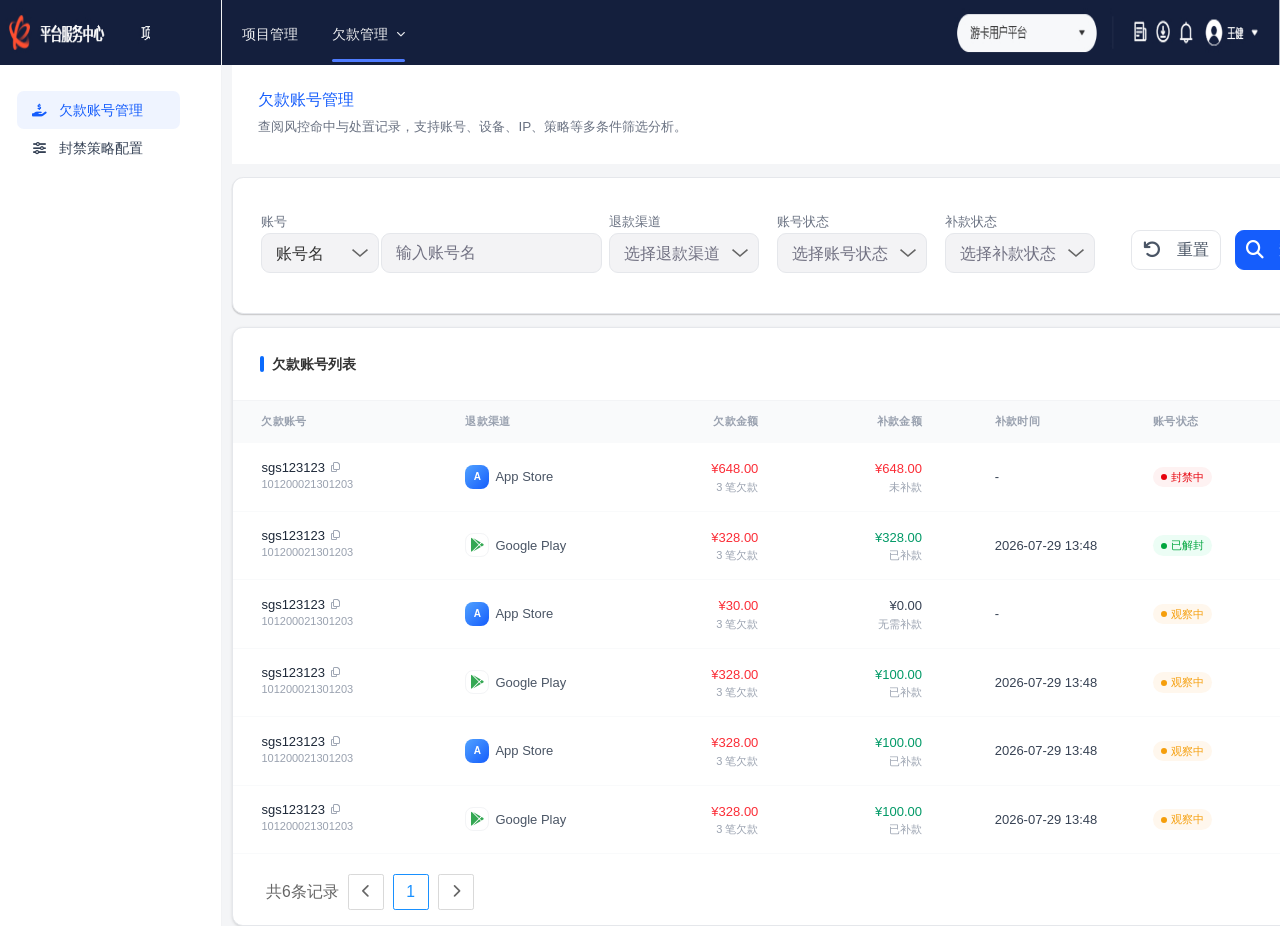
==== commit 139ea6cc: "优化欠款管理页面交互" ====
--- a/index.html
+++ b/index.html
@@ -5,7 +5,7 @@
     <meta name="viewport" content="width=device-width, initial-scale=1.0" />
     <title>风控平台后台</title>
     <link rel="stylesheet" href="https://cdn.jsdelivr.net/npm/@fortawesome/fontawesome-free@6.7.2/css/all.min.css" />
-    <link rel="stylesheet" href="./styles.css?v=20260729-21" />
+    <link rel="stylesheet" href="./styles.css?v=20260730-02" />
   </head>
   <body>
     <div class="app-shell">
@@ -110,6 +110,6 @@
       </div>
     </template>
 
-    <script src="./main.js?v=20260729-19"></script>
+    <script src="./main.js?v=20260730-04"></script>
   </body>
 </html>
--- a/styles.css
+++ b/styles.css
@@ -15,6 +15,8 @@
   --shadow: 0 18px 48px rgba(15, 23, 42, 0.12);
   --card-radius: 10px;
   --panel-radius: 16px;
+  --shell-sidebar-width: 168px;
+  --shell-top-height: 60px;
   --font-family-base: Inter, "PingFang SC", "Microsoft YaHei", sans-serif;
   --font-page-title-size: 16px;
   --font-page-title-line-height: 24px;
@@ -86,8 +88,8 @@
 }
 
 .sidebar {
-  width: 168px;
-  min-width: 168px;
+  width: var(--shell-sidebar-width);
+  min-width: var(--shell-sidebar-width);
   background: #fff;
   border-right: 1px solid rgba(23, 35, 68, 0.06);
   display: flex;
@@ -96,13 +98,27 @@
 }
 
 .brand {
-  height: 60px;
-  background: var(--navy);
+  height: var(--shell-top-height);
+  position: relative;
+  background-color: #141f3d;
+  background-image: url("./用户风险查询/assets/top-navigation-design.png");
+  background-repeat: no-repeat;
+  background-position: left top;
+  background-size: 100vw var(--shell-top-height);
   color: #fff;
   padding: 0 14px 0 10px;
   display: flex;
   align-items: center;
   gap: 10px;
+}
+
+.brand::after {
+  content: "";
+  position: absolute;
+  z-index: 0;
+  inset: 0 0 0 150px;
+  background: #141f3d;
+  pointer-events: none;
 }
 
 .brand-mark {
@@ -114,12 +130,14 @@
   font-size: 30px;
   font-weight: 700;
   transform: rotate(-8deg);
+  visibility: hidden;
 }
 
 .brand-text {
   font-size: 13px;
   line-height: 20px;
   font-weight: 600;
+  visibility: hidden;
 }
 
 .side-nav {
@@ -209,8 +227,12 @@
 }
 
 .topbar {
-  height: 60px;
-  background: var(--navy);
+  height: var(--shell-top-height);
+  background-color: #141f3d;
+  background-image: url("./用户风险查询/assets/top-navigation-design.png");
+  background-repeat: no-repeat;
+  background-position: calc(-1 * var(--shell-sidebar-width)) top;
+  background-size: 100vw var(--shell-top-height);
   color: #fff;
   display: flex;
   align-items: center;
@@ -220,7 +242,21 @@
   padding: 0 10px;
 }
 
+.topbar::before {
+  content: "";
+  position: absolute;
+  z-index: 0;
+  top: 0;
+  bottom: 0;
+  left: 0;
+  width: 250px;
+  background: #141f3d;
+  pointer-events: none;
+}
+
 .topbar-nav {
+  position: relative;
+  z-index: 1;
   display: flex;
   gap: 34px;
 }
@@ -357,6 +393,8 @@
   font-size: 14px;
   line-height: 20px;
   font-weight: 500;
+  visibility: hidden;
+  pointer-events: none;
 }
 
 .content {
@@ -10432,7 +10470,9 @@
 body.refund-disposal-route{
   --refund-shell-sidebar-width:222.41px;
   --refund-shell-top-height:65px;
-  --refund-shell-title-height:99px
+  --refund-shell-title-height:99px;
+  --shell-sidebar-width:var(--refund-shell-sidebar-width);
+  --shell-top-height:var(--refund-shell-top-height)
 }
 body.refund-ban-policy-route .sidebar,
 body.refund-disposal-route .sidebar{
@@ -10998,6 +11038,7 @@
 .refund-unban-reason-row>label{padding-top:6px}
 .refund-unban-row textarea{width:330px;height:110px;resize:none;padding:8px 12px;border:1px solid #d9d9d9;border-radius:3px;color:#1f2937;font:400 13px/20px Inter,"PingFang SC","Microsoft YaHei",sans-serif;outline:0}
 .refund-unban-row textarea::placeholder{color:#8c8c8c}
+.refund-unban-row[hidden]{display:none}
 .refund-unban-modal>footer{display:flex;align-items:center;justify-content:center;gap:28px;border-top:1px solid #eef0f3}
 .refund-unban-modal>footer button{width:88px;height:32px;border-radius:4px;font-size:14px;line-height:20px}
 .refund-repayment-modal{width:520px;min-height:318px;display:grid;grid-template-rows:64px minmax(190px,auto) 52px;background:#fff;border-radius:6px;box-shadow:0 8px 12px rgba(0,0,0,.22);overflow:hidden}
